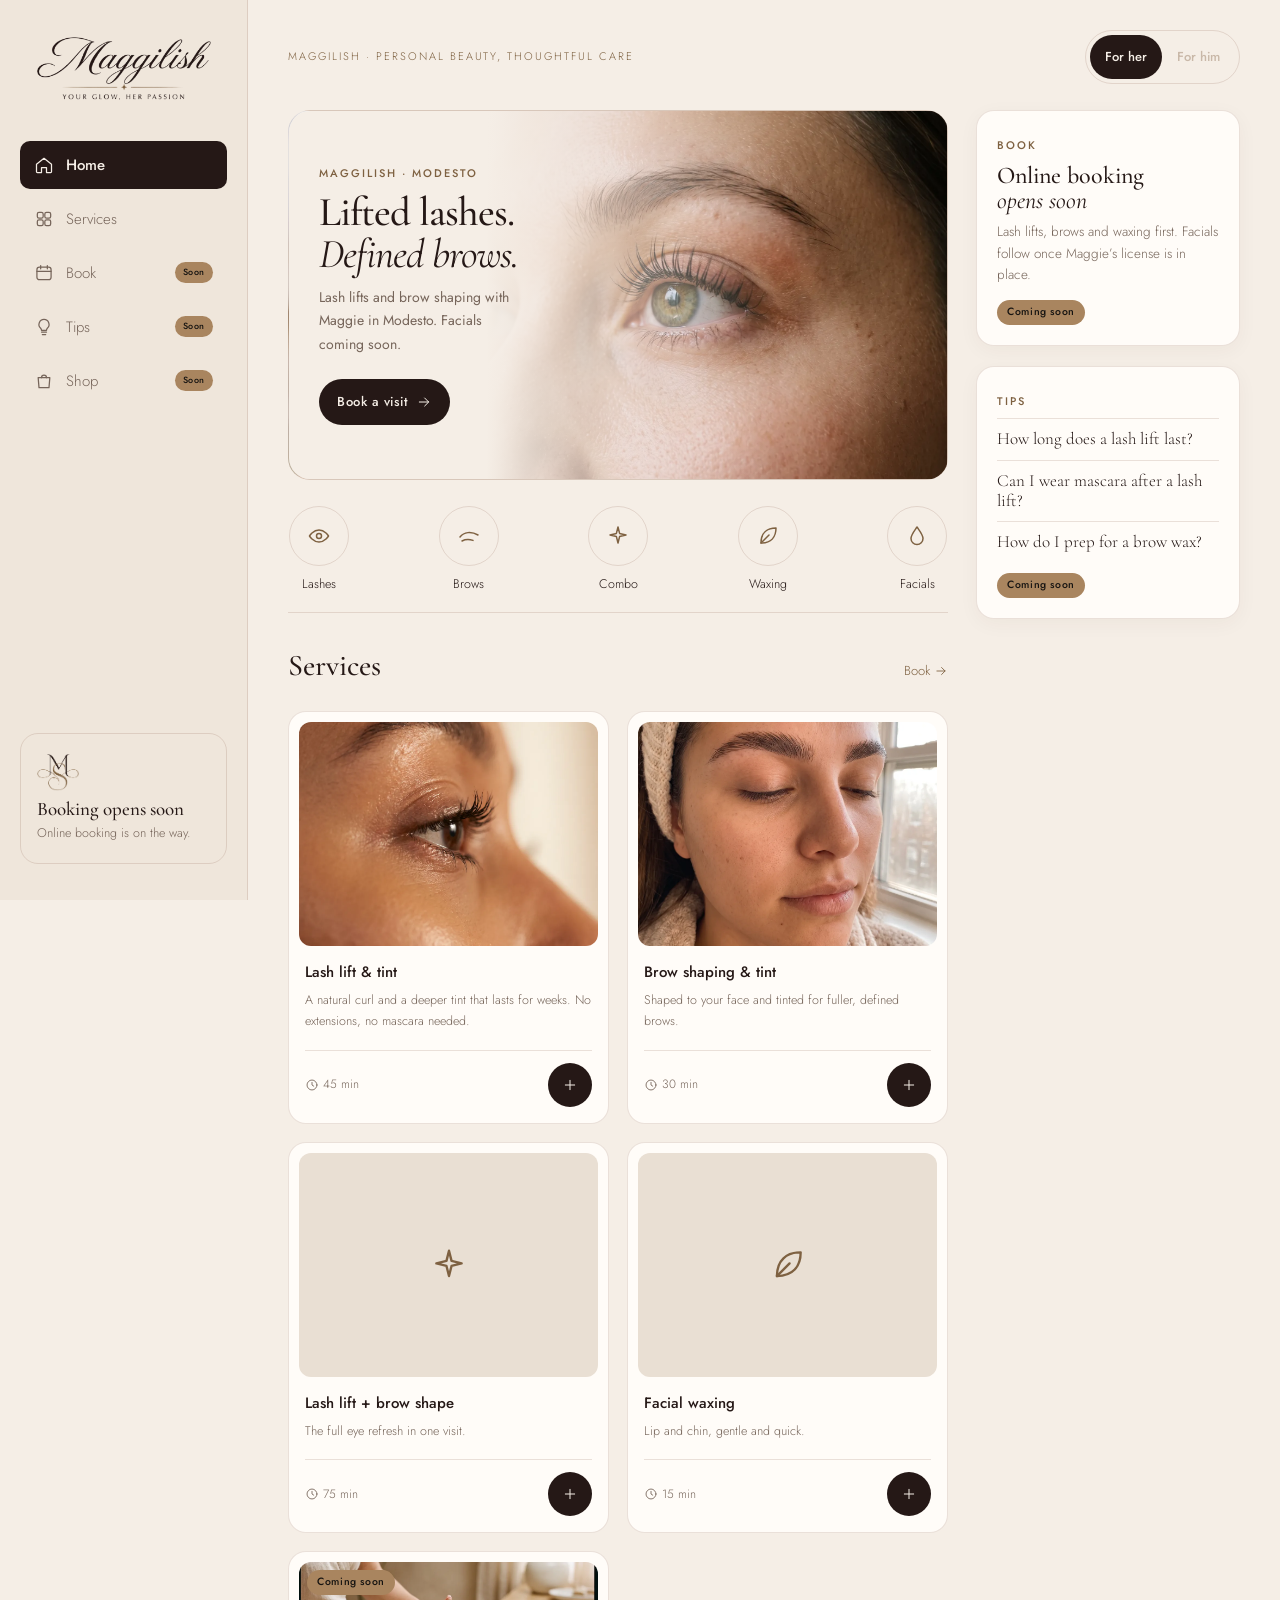
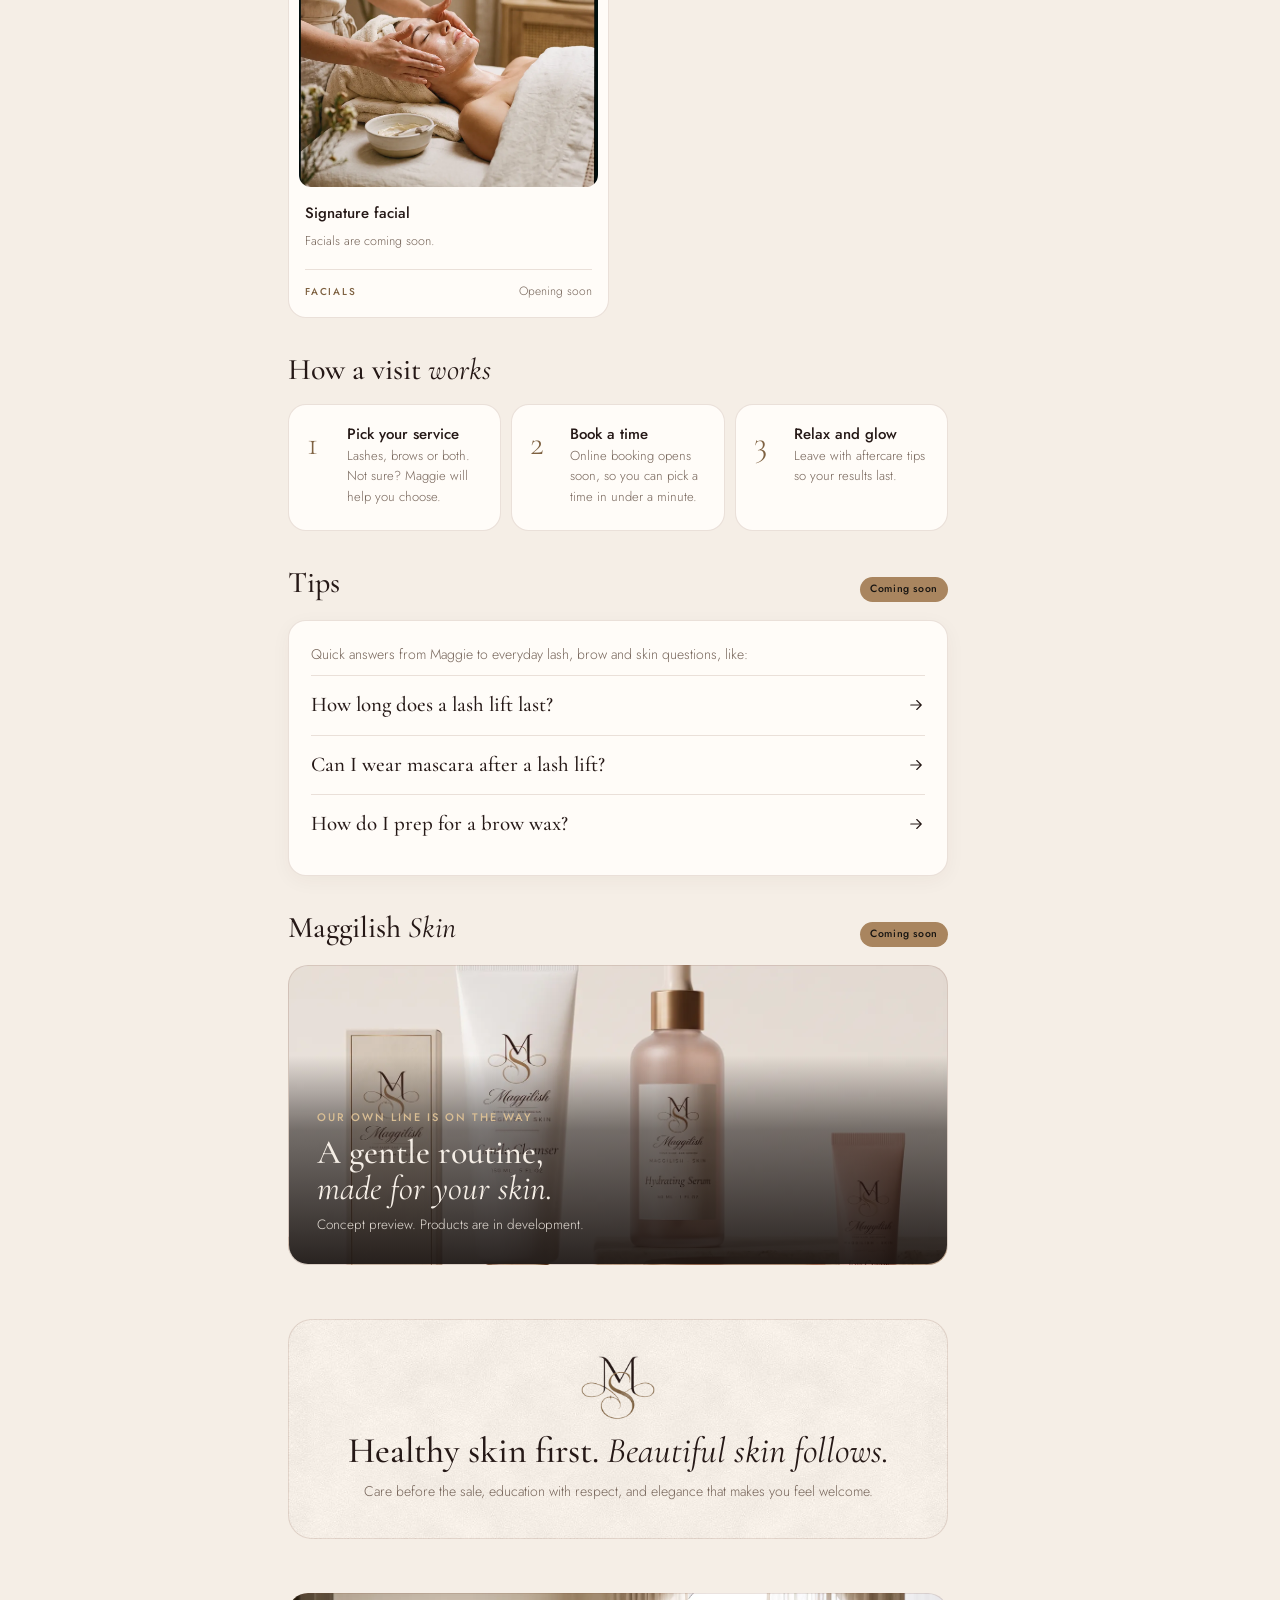
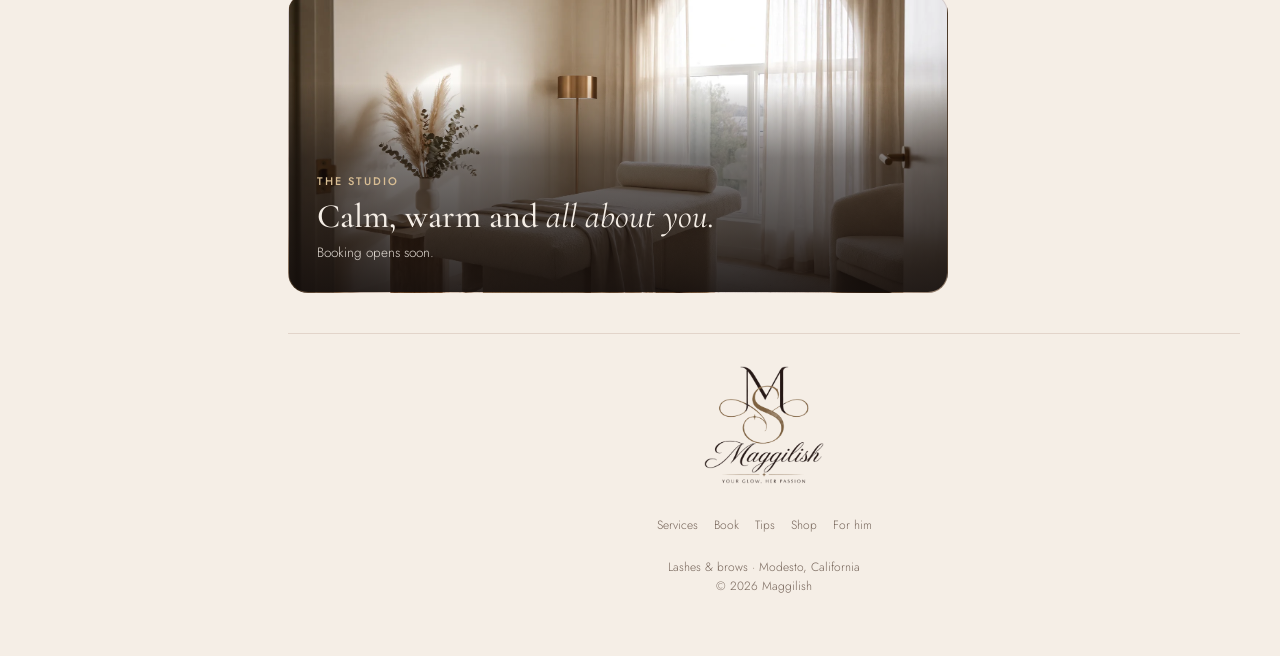
==== index.html @ 908e567c "Version style and script URLs so browsers load the final refresh" ====
<!doctype html>
<html lang="en" data-side="her">
<head>
<meta charset="utf-8">
<meta name="viewport" content="width=device-width,initial-scale=1,viewport-fit=cover">
<title>Maggilish · Lash lifts &amp; brows in Modesto</title>
<meta name="description" content="Lash lifts, lash tints and brow shaping with Maggie in Modesto, California. Facials coming soon.">
<link rel="canonical" href="https://maggilish.com/">
<meta name="theme-color" content="#F5EEE6">
<meta property="og:type" content="website"><meta property="og:title" content="Maggilish · Lash lifts &amp; brows in Modesto"><meta property="og:description" content="Lash lifts, lash tints and brow shaping with Maggie in Modesto, California. Facials coming soon.">
<meta property="og:url" content="https://maggilish.com/"><meta property="og:image" content="https://maggilish.com/assets/img/og.jpg">
<link rel="icon" href="/assets/brand/favicon-64.png" sizes="64x64">
<link rel="apple-touch-icon" href="/assets/brand/apple-touch-icon.png">
<link rel="manifest" href="/manifest.webmanifest">
<meta name="apple-mobile-web-app-capable" content="yes"><meta name="apple-mobile-web-app-title" content="Maggilish">
<link rel="preconnect" href="https://fonts.googleapis.com"><link rel="preconnect" href="https://fonts.gstatic.com" crossorigin>
<link href="https://fonts.googleapis.com/css2?family=Cormorant+Garamond:ital,wght@0,300;0,400;0,500;1,300;1,400;1,500&family=Jost:wght@300;400;500;600&display=swap" rel="stylesheet">
<link rel="stylesheet" href="/assets/site.css?v=20261029.2">
<script>(function(){try{var s=localStorage.getItem('maggilish-side');var f=document.documentElement.getAttribute('data-force');if(!f&&s)document.documentElement.setAttribute('data-side',s);}catch(e){}})();</script>
</head>
<body>
<a class="skip" href="#main">Skip to content</a>
<div class="app">
<aside class="side" aria-label="Main menu">
<a class="logo" href="/"><img class="for-her" src="/assets/brand/script-light.webp" alt="Maggilish" width="200" height="74"><img class="for-his" src="/assets/brand/script-dark.webp" alt="Maggilish" width="200" height="74"></a>
<nav><a href="/" aria-current=page><svg class="ico" viewBox="0 0 24 24" aria-hidden="true" style="width:20px;height:20px"><path d="M3 11 12 4l9 7v9a1 1 0 0 1-1 1h-5v-6h-6v6H4a1 1 0 0 1-1-1z"/></svg>Home</a><a href="/#services"><svg class="ico" viewBox="0 0 24 24" aria-hidden="true" style="width:20px;height:20px"><rect x="4" y="4" width="7" height="7" rx="2"/><rect x="13" y="4" width="7" height="7" rx="2"/><rect x="4" y="13" width="7" height="7" rx="2"/><rect x="13" y="13" width="7" height="7" rx="2"/></svg>Services</a><a href="/book/"><svg class="ico" viewBox="0 0 24 24" aria-hidden="true" style="width:20px;height:20px"><rect x="3.5" y="5" width="17" height="15" rx="3"/><path d="M8 3v4M16 3v4M3.5 10h17"/></svg>Book<span class=soon>Soon</span></a><a href="/tips/"><svg class="ico" viewBox="0 0 24 24" aria-hidden="true" style="width:20px;height:20px"><path d="M9 18h6M10 21h4M12 3a6 6 0 0 0-4 10.5c.8.8 1 1.5 1 2.5h6c0-1 .2-1.7 1-2.5A6 6 0 0 0 12 3z"/></svg>Tips<span class=soon>Soon</span></a><a href="/shop/"><svg class="ico" viewBox="0 0 24 24" aria-hidden="true" style="width:20px;height:20px"><path d="M5 8h14l-1 12H6z"/><path d="M9 8a3 3 0 0 1 6 0"/></svg>Shop<span class=soon>Soon</span></a></nav>
<div class="card help for-her"><img src="/assets/brand/emblem-light.webp" alt="" width="42" height="37"><h3>Booking opens soon</h3><p class="mute">Online booking is on the way.</p></div><div class="card help for-his"><img src="/assets/brand/emblem-dark.webp" alt="" width="42" height="37"><h3>Booking opens soon</h3><p class="mute">Online booking is on the way.</p></div>
</aside>
<div class="content">
<header class="top">
<a class="logo" href="/" aria-label="Maggilish home"><img class="for-her" src="/assets/brand/script-light.webp" alt="Maggilish" width="103" height="38"><img class="for-his" src="/assets/brand/script-dark.webp" alt="Maggilish" width="103" height="38"></a>
<div class="hello rail-hide">Maggilish · Personal beauty, thoughtful care</div>
<div class="actions"><div class="toggle" role="group" aria-label="Show services for"><button type="button" data-side="her" aria-pressed="true">For her</button><button type="button" data-side="his" aria-pressed="false">For him</button></div></div>
</header>
<main id="main"><div class="greet"><p class="mute for-her" style="font-size:13px">Hello, welcome in</p><p class="mute for-his" style="font-size:13px">Welcome in</p><h1>What can I do for you?</h1></div>
<div class="home-grid"><div><div class="for-her">
<section class="hero" style="background-image:url(/assets/img/her-hero.webp)" aria-label="Welcome">
<div class="in"><span class="lab">Maggilish · Modesto</span><h2 style="margin-top:8px">Lifted lashes.<br><em>Defined brows.</em></h2><p class="mute">Lash lifts and brow shaping with Maggie in Modesto. Facials coming soon.</p>
<a class="btn" href="/book/">Book a visit <svg class="ico" viewBox="0 0 24 24" aria-hidden="true" style="width:16px;height:16px"><path d="M5 12h14M13 6l6 6-6 6"/></svg></a></div></section>
<nav class="cats" aria-label="Service categories"><a href="#services"><span class="c"><svg class="ico" viewBox="0 0 24 24" aria-hidden="true" style="width:24px;height:24px"><path d="M2.5 12S6 6 12 6s9.5 6 9.5 6-3.5 6-9.5 6-9.5-6-9.5-6z"/><circle cx="12" cy="12" r="2.5"/></svg></span>Lashes</a><a href="#services"><span class="c"><svg class="ico" viewBox="0 0 24 24" aria-hidden="true" style="width:24px;height:24px"><path d="M3 13c4-5 11-6 18-2"/><path d="M5 17c3-1.5 7-1.8 11-.6"/></svg></span>Brows</a><a href="#services"><span class="c"><svg class="ico" viewBox="0 0 24 24" aria-hidden="true" style="width:24px;height:24px"><path d="M12 3l1.6 6.4L20 11l-6.4 1.6L12 19l-1.6-6.4L4 11l6.4-1.6z"/></svg></span>Combo</a><a href="#services"><span class="c"><svg class="ico" viewBox="0 0 24 24" aria-hidden="true" style="width:24px;height:24px"><path d="M5 19C5 9 11 4 20 4c0 9-5 15-15 15z"/><path d="M5 19l8-8"/></svg></span>Waxing</a><a href="#services"><span class="c"><svg class="ico" viewBox="0 0 24 24" aria-hidden="true" style="width:24px;height:24px"><path d="M12 3C8.5 8 6 11 6 14.5a6 6 0 0 0 12 0C18 11 15.5 8 12 3z"/></svg></span>Facials</a></nav>
<div class="sec-h" id="services"><h2>Services</h2><a href="/book/">Book <svg class="ico" viewBox="0 0 24 24" aria-hidden="true" style="width:14px;height:14px"><path d="M5 12h14M13 6l6 6-6 6"/></svg></a></div>
<div class="svc-grid"><article class="card svc"><div class="ph" style="background-image:url(/assets/img/her-lashlift.webp)" role="img" aria-label="Lash lift &amp; tint"></div><div class="body"><h3>Lash lift &amp; tint</h3><p class="mute">A natural curl and a deeper tint that lasts for weeks. No extensions, no mascara needed.</p><div class="meta"><span class="t"><svg class="ico" viewBox="0 0 24 24" aria-hidden="true" style="width:14px;height:14px"><circle cx="12" cy="12" r="8.5"/><path d="M12 7.5V12l3 2"/></svg>45 min</span><a class="plus" href="/book/" aria-label="Book Lash lift &amp; tint"><svg class="ico" viewBox="0 0 24 24" aria-hidden="true" style="width:16px;height:16px"><path d="M12 5v14M5 12h14"/></svg></a></div></div></article><article class="card svc"><div class="ph" style="background-image:url(/assets/img/her-brows.webp)" role="img" aria-label="Brow shaping &amp; tint"></div><div class="body"><h3>Brow shaping &amp; tint</h3><p class="mute">Shaped to your face and tinted for fuller, defined brows.</p><div class="meta"><span class="t"><svg class="ico" viewBox="0 0 24 24" aria-hidden="true" style="width:14px;height:14px"><circle cx="12" cy="12" r="8.5"/><path d="M12 7.5V12l3 2"/></svg>30 min</span><a class="plus" href="/book/" aria-label="Book Brow shaping &amp; tint"><svg class="ico" viewBox="0 0 24 24" aria-hidden="true" style="width:16px;height:16px"><path d="M12 5v14M5 12h14"/></svg></a></div></div></article><article class="card svc"><div class="ph"><svg class="ico" viewBox="0 0 24 24" aria-hidden="true" style="width:38px;height:38px"><path d="M12 3l1.6 6.4L20 11l-6.4 1.6L12 19l-1.6-6.4L4 11l6.4-1.6z"/></svg></div><div class="body"><h3>Lash lift + brow shape</h3><p class="mute">The full eye refresh in one visit.</p><div class="meta"><span class="t"><svg class="ico" viewBox="0 0 24 24" aria-hidden="true" style="width:14px;height:14px"><circle cx="12" cy="12" r="8.5"/><path d="M12 7.5V12l3 2"/></svg>75 min</span><a class="plus" href="/book/" aria-label="Book Lash lift + brow shape"><svg class="ico" viewBox="0 0 24 24" aria-hidden="true" style="width:16px;height:16px"><path d="M12 5v14M5 12h14"/></svg></a></div></div></article><article class="card svc"><div class="ph"><svg class="ico" viewBox="0 0 24 24" aria-hidden="true" style="width:38px;height:38px"><path d="M5 19C5 9 11 4 20 4c0 9-5 15-15 15z"/><path d="M5 19l8-8"/></svg></div><div class="body"><h3>Facial waxing</h3><p class="mute">Lip and chin, gentle and quick.</p><div class="meta"><span class="t"><svg class="ico" viewBox="0 0 24 24" aria-hidden="true" style="width:14px;height:14px"><circle cx="12" cy="12" r="8.5"/><path d="M12 7.5V12l3 2"/></svg>15 min</span><a class="plus" href="/book/" aria-label="Book Facial waxing"><svg class="ico" viewBox="0 0 24 24" aria-hidden="true" style="width:16px;height:16px"><path d="M12 5v14M5 12h14"/></svg></a></div></div></article><article class="card svc"><div class="ph" style="background-image:url(/assets/img/facial.webp)" role="img" aria-label="Signature facial"></div><span class="soon">Coming soon</span><div class="body"><h3>Signature facial</h3><p class="mute">Facials are coming soon.</p><div class="meta"><span class="lab" style="font-size:10px">Facials</span><span class="t">Opening soon</span></div></div></article></div>
<div class="sec-h"><h2>How a visit <em>works</em></h2></div>
<div class="steps">
<div class="card step"><span class="n">1</span><div><h3>Pick your service</h3><p class="mute">Lashes, brows or both. Not sure? Maggie will help you choose.</p></div></div>
<div class="card step"><span class="n">2</span><div><h3>Book a time</h3><p class="mute">Online booking opens soon, so you can pick a time in under a minute.</p></div></div>
<div class="card step"><span class="n">3</span><div><h3>Relax and glow</h3><p class="mute">Leave with aftercare tips so your results last.</p></div></div>
</div>
<div class="sec-h"><h2>Tips</h2><span class="soon">Coming soon</span></div>
<div class="card tips-teaser"><p class="mute" style="font-size:14px">Quick answers from Maggie to everyday lash, brow and skin questions, like:</p><ul><li><span class="q">How long does a lash lift last?</span><svg class="ico" viewBox="0 0 24 24" aria-hidden="true" style="width:18px;height:18px"><path d="M5 12h14M13 6l6 6-6 6"/></svg></li><li><span class="q">Can I wear mascara after a lash lift?</span><svg class="ico" viewBox="0 0 24 24" aria-hidden="true" style="width:18px;height:18px"><path d="M5 12h14M13 6l6 6-6 6"/></svg></li><li><span class="q">How do I prep for a brow wax?</span><svg class="ico" viewBox="0 0 24 24" aria-hidden="true" style="width:18px;height:18px"><path d="M5 12h14M13 6l6 6-6 6"/></svg></li></ul></div>
<div class="sec-h"><h2>Maggilish <em>Skin</em></h2><span class="soon">Coming soon</span></div>
<a class="feature" href="/shop/" style="background-image:url(/assets/img/product-her-group.webp);background-position:center 40%">
<div class="in"><span class="lab">Our own line is on the way</span><h2>A gentle routine,<br><em>made for your skin.</em></h2><p>Concept preview. Products are in development.</p></div></a>
<div class="sec-h"></div>
<section class="promise"><img src="/assets/brand/emblem-light.webp" alt="" width="74" height="64" loading="lazy">
<h2>Healthy skin first. <em>Beautiful skin follows.</em></h2>
<p class="mute">Care before the sale, education with respect, and elegance that makes you feel welcome.</p></section>
<div class="sec-h"></div>
<a class="feature" href="/book/" style="background-image:url(/assets/img/studio.webp)"><div class="in"><span class="lab">The studio</span><h2>Calm, warm and <em>all about you.</em></h2><p>Booking opens soon.</p></div></a>
</div><div class="for-his">
<section class="hero" style="background-image:url(/assets/img/his-hero.webp)" aria-label="Welcome">
<div class="in"><span class="lab">Maggilish · Modesto</span><h2 style="margin-top:8px">Clean brows.<br><em>No guesswork.</em></h2><p class="mute">Brow clean-ups, tints and waxing, explained plainly. Men&#8217;s facials coming soon.</p>
<a class="btn" href="/book/">Book a visit <svg class="ico" viewBox="0 0 24 24" aria-hidden="true" style="width:16px;height:16px"><path d="M5 12h14M13 6l6 6-6 6"/></svg></a></div></section>
<nav class="cats" aria-label="Service categories"><a href="#services"><span class="c"><svg class="ico" viewBox="0 0 24 24" aria-hidden="true" style="width:24px;height:24px"><path d="M3 13c4-5 11-6 18-2"/><path d="M5 17c3-1.5 7-1.8 11-.6"/></svg></span>Brows</a><a href="#services"><span class="c"><svg class="ico" viewBox="0 0 24 24" aria-hidden="true" style="width:24px;height:24px"><path d="M12 3l1.6 6.4L20 11l-6.4 1.6L12 19l-1.6-6.4L4 11l6.4-1.6z"/></svg></span>Tint</a><a href="#services"><span class="c"><svg class="ico" viewBox="0 0 24 24" aria-hidden="true" style="width:24px;height:24px"><path d="M2.5 12S6 6 12 6s9.5 6 9.5 6-3.5 6-9.5 6-9.5-6-9.5-6z"/><circle cx="12" cy="12" r="2.5"/></svg></span>Lashes</a><a href="#services"><span class="c"><svg class="ico" viewBox="0 0 24 24" aria-hidden="true" style="width:24px;height:24px"><path d="M5 19C5 9 11 4 20 4c0 9-5 15-15 15z"/><path d="M5 19l8-8"/></svg></span>Waxing</a><a href="#services"><span class="c"><svg class="ico" viewBox="0 0 24 24" aria-hidden="true" style="width:24px;height:24px"><circle cx="12" cy="12" r="8.5"/><path d="M9 10h.01M15 10h.01M9 15c1.7 1.3 4.3 1.3 6 0"/></svg></span>Facials</a></nav>
<div class="sec-h" id="services"><h2>Services</h2><a href="/book/">Book <svg class="ico" viewBox="0 0 24 24" aria-hidden="true" style="width:14px;height:14px"><path d="M5 12h14M13 6l6 6-6 6"/></svg></a></div>
<div class="svc-grid"><article class="card svc"><div class="ph" style="background-image:url(/assets/img/his-brows.webp)" role="img" aria-label="Brow clean-up"></div><div class="body"><h3>Brow clean-up</h3><p class="mute">Tidy and natural, never over-shaped.</p><div class="meta"><span class="t"><svg class="ico" viewBox="0 0 24 24" aria-hidden="true" style="width:14px;height:14px"><circle cx="12" cy="12" r="8.5"/><path d="M12 7.5V12l3 2"/></svg>15 min</span><a class="plus" href="/book/" aria-label="Book Brow clean-up"><svg class="ico" viewBox="0 0 24 24" aria-hidden="true" style="width:16px;height:16px"><path d="M12 5v14M5 12h14"/></svg></a></div></div></article><article class="card svc"><div class="ph"><svg class="ico" viewBox="0 0 24 24" aria-hidden="true" style="width:38px;height:38px"><path d="M12 3l1.6 6.4L20 11l-6.4 1.6L12 19l-1.6-6.4L4 11l6.4-1.6z"/></svg></div><div class="body"><h3>Brow tint</h3><p class="mute">Fills in sparse or light brows without looking done.</p><div class="meta"><span class="t"><svg class="ico" viewBox="0 0 24 24" aria-hidden="true" style="width:14px;height:14px"><circle cx="12" cy="12" r="8.5"/><path d="M12 7.5V12l3 2"/></svg>15 min</span><a class="plus" href="/book/" aria-label="Book Brow tint"><svg class="ico" viewBox="0 0 24 24" aria-hidden="true" style="width:16px;height:16px"><path d="M12 5v14M5 12h14"/></svg></a></div></div></article><article class="card svc"><div class="ph"><svg class="ico" viewBox="0 0 24 24" aria-hidden="true" style="width:38px;height:38px"><path d="M2.5 12S6 6 12 6s9.5 6 9.5 6-3.5 6-9.5 6-9.5-6-9.5-6z"/><circle cx="12" cy="12" r="2.5"/></svg></div><div class="body"><h3>Lash tint</h3><p class="mute">Darker lashes, no mascara, nobody can tell.</p><div class="meta"><span class="t"><svg class="ico" viewBox="0 0 24 24" aria-hidden="true" style="width:14px;height:14px"><circle cx="12" cy="12" r="8.5"/><path d="M12 7.5V12l3 2"/></svg>20 min</span><a class="plus" href="/book/" aria-label="Book Lash tint"><svg class="ico" viewBox="0 0 24 24" aria-hidden="true" style="width:16px;height:16px"><path d="M12 5v14M5 12h14"/></svg></a></div></div></article><article class="card svc"><div class="ph"><svg class="ico" viewBox="0 0 24 24" aria-hidden="true" style="width:38px;height:38px"><path d="M5 19C5 9 11 4 20 4c0 9-5 15-15 15z"/><path d="M5 19l8-8"/></svg></div><div class="body"><h3>Facial waxing</h3><p class="mute">Brow, ear and nose, quick and clean.</p><div class="meta"><span class="t"><svg class="ico" viewBox="0 0 24 24" aria-hidden="true" style="width:14px;height:14px"><circle cx="12" cy="12" r="8.5"/><path d="M12 7.5V12l3 2"/></svg>15 min</span><a class="plus" href="/book/" aria-label="Book Facial waxing"><svg class="ico" viewBox="0 0 24 24" aria-hidden="true" style="width:16px;height:16px"><path d="M12 5v14M5 12h14"/></svg></a></div></div></article><article class="card svc"><div class="ph" style="background-image:url(/assets/img/his-studio.webp)" role="img" aria-label="Men&#8217;s facial"></div><span class="soon">Coming soon</span><div class="body"><h3>Men&#8217;s facial</h3><p class="mute">Men&#8217;s facials are coming soon.</p><div class="meta"><span class="lab" style="font-size:10px">Facials</span><span class="t">Opening soon</span></div></div></article></div>
<div class="sec-h"><h2>How a visit <em>works</em></h2></div>
<div class="steps">
<div class="card step"><span class="n">1</span><div><h3>Pick your service</h3><p class="mute">Brows, tint or waxing. Not sure? Maggie will tell you straight.</p></div></div>
<div class="card step"><span class="n">2</span><div><h3>Book a time</h3><p class="mute">Online booking opens soon, so you can pick a time in under a minute.</p></div></div>
<div class="card step"><span class="n">3</span><div><h3>In and out</h3><p class="mute">Quick, clean and natural. Nobody will know; they will just notice.</p></div></div>
</div>
<div class="sec-h"><h2>Tips</h2><span class="soon">Coming soon</span></div>
<div class="card tips-teaser"><p class="mute" style="font-size:14px">Quick answers from Maggie to everyday brow and skin questions, like:</p><ul><li><span class="q">How do I clean up my brows without overdoing it?</span><svg class="ico" viewBox="0 0 24 24" aria-hidden="true" style="width:18px;height:18px"><path d="M5 12h14M13 6l6 6-6 6"/></svg></li><li><span class="q">How do I stop razor bumps?</span><svg class="ico" viewBox="0 0 24 24" aria-hidden="true" style="width:18px;height:18px"><path d="M5 12h14M13 6l6 6-6 6"/></svg></li><li><span class="q">Will a lash tint look obvious?</span><svg class="ico" viewBox="0 0 24 24" aria-hidden="true" style="width:18px;height:18px"><path d="M5 12h14M13 6l6 6-6 6"/></svg></li></ul></div>
<div class="sec-h"><h2>Maggilish <em>Men</em></h2><span class="soon">Coming soon</span></div>
<a class="feature" href="/shop/" style="background-image:url(/assets/img/product-his-group.webp);background-position:center 40%">
<div class="in"><span class="lab">Our own line is on the way</span><h2>A five-minute routine,<br><em>made for men.</em></h2><p>Concept preview. Products are in development.</p></div></a>
<div class="sec-h"></div>
<section class="promise"><img src="/assets/brand/emblem-dark.webp" alt="" width="74" height="64" loading="lazy">
<h2>Healthy skin first. <em>Beautiful skin follows.</em></h2>
<p class="mute">Care before the sale, education with respect, and elegance that makes you feel welcome, for him too.</p></section>
<div class="sec-h"></div>
<a class="feature" href="/book/" style="background-image:url(/assets/img/his-studio.webp)"><div class="in"><span class="lab">The studio</span><h2>Quiet, clean and <em>no fuss.</em></h2><p>Booking opens soon.</p></div></a>
</div></div><aside class="rail rail-only" aria-label="Quick info">
<div class="card" style="padding:20px"><span class="lab">Book</span><h3 style="font-size:24px;margin-top:6px">Online booking <em>opens soon</em></h3>
<p class="mute" style="font-size:13.5px;margin-top:8px">Lash lifts, brows and waxing first. Facials follow once Maggie&#8217;s license is in place.</p>
<div style="display:grid;gap:8px;margin-top:14px"><span class="soon" style="justify-self:start">Coming soon</span></div></div>
<div class="card" style="padding:20px"><span class="lab">Tips</span>
<ul style="list-style:none;margin-top:6px"><li class="for-her" style="padding:10px 0;border-top:1px solid var(--line);font-family:var(--serif);font-size:17px;line-height:1.2">How long does a lash lift last?</li><li class="for-her" style="padding:10px 0;border-top:1px solid var(--line);font-family:var(--serif);font-size:17px;line-height:1.2">Can I wear mascara after a lash lift?</li><li class="for-her" style="padding:10px 0;border-top:1px solid var(--line);font-family:var(--serif);font-size:17px;line-height:1.2">How do I prep for a brow wax?</li><li class="for-his" style="padding:10px 0;border-top:1px solid var(--line);font-family:var(--serif);font-size:17px;line-height:1.2">How do I clean up my brows without overdoing it?</li><li class="for-his" style="padding:10px 0;border-top:1px solid var(--line);font-family:var(--serif);font-size:17px;line-height:1.2">How do I stop razor bumps?</li><li class="for-his" style="padding:10px 0;border-top:1px solid var(--line);font-family:var(--serif);font-size:17px;line-height:1.2">Will a lash tint look obvious?</li></ul>
<span class="soon" style="margin-top:10px">Coming soon</span></div>
</aside></div>
<footer class="foot">
<img class="for-her" src="/assets/brand/logo-light.webp" alt="Maggilish, your glow, her passion" width="120" height="118">
<img class="for-his" src="/assets/brand/logo-dark.webp" alt="Maggilish, your glow, her passion" width="120" height="118">
<nav aria-label="Footer"><a href="/#services">Services</a><a href="/book/">Book</a><a href="/tips/">Tips</a><a href="/shop/">Shop</a><a href="/men/">For him</a></nav>
<p>Lashes &amp; brows · Modesto, California</p><p>&#169; 2026 Maggilish</p>
</footer>
</main>
</div>
</div>
<nav class="tabbar" aria-label="Main menu"><a href="/" aria-current="page"><svg class="ico" viewBox="0 0 24 24" aria-hidden="true" style="width:23px;height:23px"><path d="M3 11 12 4l9 7v9a1 1 0 0 1-1 1h-5v-6h-6v6H4a1 1 0 0 1-1-1z"/></svg>Home</a><a href="/#services"><svg class="ico" viewBox="0 0 24 24" aria-hidden="true" style="width:23px;height:23px"><rect x="4" y="4" width="7" height="7" rx="2"/><rect x="13" y="4" width="7" height="7" rx="2"/><rect x="4" y="13" width="7" height="7" rx="2"/><rect x="13" y="13" width="7" height="7" rx="2"/></svg>Services</a><a class="book" href="/book/"><span class="b"><svg class="ico" viewBox="0 0 24 24" aria-hidden="true" style="width:24px;height:24px"><rect x="3.5" y="5" width="17" height="15" rx="3"/><path d="M8 3v4M16 3v4M3.5 10h17"/></svg></span>Book</a><a href="/tips/"><svg class="ico" viewBox="0 0 24 24" aria-hidden="true" style="width:23px;height:23px"><path d="M9 18h6M10 21h4M12 3a6 6 0 0 0-4 10.5c.8.8 1 1.5 1 2.5h6c0-1 .2-1.7 1-2.5A6 6 0 0 0 12 3z"/></svg>Tips</a><a href="/shop/"><svg class="ico" viewBox="0 0 24 24" aria-hidden="true" style="width:23px;height:23px"><path d="M5 8h14l-1 12H6z"/><path d="M9 8a3 3 0 0 1 6 0"/></svg>Shop</a></nav>
<script src="/assets/site.js?v=20261029.2" defer></script>
</body>
</html>
---- assets/site.css ----
/* Maggilish — app-style site. Her (light) and His (dark) themes share one layout. */
:root{
  --porcelain:#F5EEE6; --pearl:#EBDCC8; --oatmeal:#DCD2C4; --bare:#DDA497; --cashmere:#C9B8A8;
  --caramel:#A9855F; --deep-caramel:#7E6141; --sandstone:#A39A8D; --suede:#635549; --tobacco:#4B3621;
  --espresso:#251816; --slate:#3D3C41; --noir:#151311;
  --serif:"Cormorant Garamond",Georgia,serif; --sans:"Jost",system-ui,-apple-system,sans-serif;
  --radius:20px; --tab-h:72px; --side-w:248px;
}
[data-side="her"]{
  --bg:#F5EEE6; --bg2:#EFE6DB; --card:#FFFCF8; --ink:#251816; --mute:#76655A; --acc:#7E6141; --metal:#A9855F;
  --chip:#E9DFD3; --btn:#251816; --btn-ink:#F5EEE6; --line:rgba(125,77,57,.16);
  --shadow:0 10px 28px rgba(80,50,30,.10); --tex:url(tex/porcelain.jpg);
  --scrim:linear-gradient(90deg,#F5EEE6 30%,rgba(245,238,230,.0) 74%);
  color-scheme:light;
}
[data-side="his"]{
  --bg:#151311; --bg2:#1C1917; --card:#221E1B; --ink:#F2EAE0; --mute:#AFA398; --acc:#C6A06E; --metal:#A9855F;
  --chip:#2C2825; --btn:#A9855F; --btn-ink:#151311; --line:rgba(169,133,95,.22);
  --shadow:0 10px 28px rgba(0,0,0,.35); --tex:url(tex/noir.jpg);
  --scrim:linear-gradient(90deg,#151311 32%,rgba(21,19,17,0) 76%);
  color-scheme:dark;
}
*{box-sizing:border-box;margin:0;padding:0}
html{-webkit-text-size-adjust:100%;scroll-behavior:smooth;scroll-padding-top:20px}
body{font-family:var(--sans);font-weight:300;font-size:16px;line-height:1.5;background:var(--bg);color:var(--ink);-webkit-font-smoothing:antialiased;transition:background .35s,color .35s;min-height:100vh}
img{display:block;max-width:100%}
a{color:inherit;text-decoration:none}
button{font:inherit;color:inherit;background:none;border:0;cursor:pointer}
:focus-visible{outline:2px solid var(--metal);outline-offset:3px;border-radius:8px}
.skip{position:absolute;left:-999px;top:8px;background:var(--btn);color:var(--btn-ink);padding:10px 16px;border-radius:999px;z-index:50}
.skip:focus{left:12px}
[data-side="her"] .for-his,[data-side="his"] .for-her{display:none!important}
.serif{font-family:var(--serif)}
.mute{color:var(--mute)}
.lab{font-size:11px;letter-spacing:.22em;text-transform:uppercase;color:var(--acc);font-weight:500}
.ico{width:22px;height:22px;stroke:currentColor;fill:none;stroke-width:1.5;stroke-linecap:round;stroke-linejoin:round;flex:none}
.card{background:var(--card);border-radius:var(--radius);box-shadow:var(--shadow)}
.btn{display:inline-flex;align-items:center;justify-content:center;gap:8px;background:var(--btn);color:var(--btn-ink);border-radius:999px;padding:13px 22px;font-size:14px;font-weight:500;letter-spacing:.02em;min-height:44px;transition:transform .15s,opacity .15s}
.btn:hover{transform:translateY(-1px)}
.btn.ghost{background:transparent;color:var(--ink);box-shadow:inset 0 0 0 1px var(--line)}
.btn.metal{background:var(--metal);color:#151311}
.chip{display:inline-flex;align-items:center;gap:6px;background:var(--chip);border-radius:999px;padding:7px 13px;font-size:12.5px;white-space:nowrap}
.soon{display:inline-flex;align-items:center;font-size:10.5px;font-weight:500;letter-spacing:.06em;background:var(--metal);color:#151311;padding:4px 10px;border-radius:999px;white-space:nowrap}
h1,h2,h3{font-family:var(--serif);font-weight:500;line-height:1.05}
h1 em,h2 em,h3 em{font-style:italic;font-weight:400}

/* ---------- shell ---------- */
.app{min-height:100vh;padding-bottom:calc(var(--tab-h) + 34px + env(safe-area-inset-bottom))}
.side{display:none}
.top{display:flex;justify-content:space-between;align-items:center;padding:18px 20px 10px;gap:12px}
.top .logo img{height:38px;width:auto}
.top .actions{display:flex;gap:10px;align-items:center}
.round{width:44px;height:44px;border-radius:14px;background:var(--card);display:flex;align-items:center;justify-content:center;box-shadow:var(--shadow)}
.round img{width:30px}
.toggle{display:inline-flex;background:var(--chip);border-radius:999px;padding:3px;font-size:13px;font-weight:500}
.toggle button{padding:8px 16px;border-radius:999px;color:var(--mute);min-height:38px;transition:background .25s,color .25s}
.toggle button[aria-pressed="true"]{background:var(--btn);color:var(--btn-ink)}
main{padding:0 20px}
.wrap{max-width:1180px;margin:0 auto}

/* bottom tab bar (phone + tablet) */
.tabbar{position:fixed;left:12px;right:12px;bottom:calc(12px + env(safe-area-inset-bottom));height:var(--tab-h);border-radius:24px;background:var(--card);box-shadow:0 -2px 30px rgba(0,0,0,.16);display:grid;grid-template-columns:repeat(5,1fr);align-items:center;justify-items:center;padding:0 6px;z-index:40;max-width:560px;margin:0 auto}
.tabbar a{display:flex;flex-direction:column;align-items:center;gap:4px;font-size:11px;color:var(--mute);min-width:56px;padding:6px 0}
.tabbar a[aria-current="page"]{color:var(--acc);font-weight:600}
.tabbar .book{margin-top:-30px}
.tabbar .book span.b{width:58px;height:58px;border-radius:50%;background:var(--btn);color:var(--btn-ink);display:flex;align-items:center;justify-content:center;box-shadow:0 8px 18px rgba(0,0,0,.22)}
.tabbar .book[aria-current="page"]{color:var(--ink)}

/* ---------- home ---------- */
.greet{padding:4px 0 14px}
.greet h1{font-size:28px}
.hero{position:relative;border-radius:24px;overflow:hidden;min-height:250px;background:var(--chip) center/cover no-repeat;display:flex;align-items:stretch}
.hero::before{content:"";position:absolute;inset:0;background:var(--scrim)}
.hero .in{position:relative;padding:24px 22px;max-width:62%;display:flex;flex-direction:column;justify-content:center}
.hero h2{font-size:34px}
.hero p{font-size:13.5px;margin-top:10px}
.hero .btn{margin-top:16px;align-self:flex-start;padding:11px 18px;font-size:13px}
.cats{display:flex;justify-content:space-between;gap:8px;padding:22px 0 6px;overflow-x:auto;scrollbar-width:none}
.cats::-webkit-scrollbar{display:none}
.cats a{display:flex;flex-direction:column;align-items:center;gap:8px;min-width:62px;font-size:12.5px}
.cats .c{width:60px;height:60px;border-radius:50%;background:var(--chip);display:flex;align-items:center;justify-content:center;color:var(--acc)}
.sec-h{display:flex;justify-content:space-between;align-items:baseline;margin:30px 0 14px;gap:12px}
.sec-h h2{font-size:26px}
.sec-h a{font-size:13px;display:inline-flex;gap:4px;align-items:center}
.svc-grid{display:grid;grid-template-columns:1fr 1fr;gap:12px}
.svc{padding:10px;display:flex;flex-direction:column;position:relative}
.svc .ph{aspect-ratio:4/3;border-radius:14px;background:var(--chip) center/cover;display:flex;align-items:center;justify-content:center;color:var(--acc)}
.svc .ph .ico{width:38px;height:38px}
.svc .soon{position:absolute;left:18px;top:18px}
.svc .body{padding:12px 4px 4px;display:flex;flex-direction:column;flex:1}
.svc h3{font-family:var(--sans);font-size:15px;font-weight:500;line-height:1.3}
.svc p{font-size:12.5px;margin-top:4px;flex:1}
.svc .meta{display:flex;justify-content:space-between;align-items:center;margin-top:12px;gap:8px}
.svc .meta .t{font-size:12px;display:flex;gap:4px;align-items:center;color:var(--mute)}
.plus{width:34px;height:34px;border-radius:50%;background:var(--btn);color:var(--btn-ink);display:flex;align-items:center;justify-content:center;flex:none}
.wait{display:flex;align-items:center;gap:14px;padding:12px 14px;margin-top:14px}
.wait .th{width:56px;height:56px;border-radius:14px;background:var(--chip) center/cover;flex:none}
.wait .tx{flex:1;min-width:0}
.wait h3{font-family:var(--sans);font-size:14.5px;font-weight:500;margin-top:4px}
.wait a{font-size:12.5px;color:var(--acc);display:flex;gap:4px;align-items:center;white-space:nowrap}
.steps{display:grid;gap:10px}
.step{display:flex;gap:14px;padding:16px;align-items:flex-start}
.step .n{font-family:var(--serif);font-size:30px;line-height:1;color:var(--acc);width:26px;flex:none}
.step h3{font-family:var(--sans);font-size:15px;font-weight:500}
.step p{font-size:13px;margin-top:3px}
.feature{position:relative;border-radius:24px;overflow:hidden;min-height:300px;background:var(--chip) center/cover;display:flex;align-items:flex-end}
.feature::before{content:"";position:absolute;inset:0;background:linear-gradient(transparent 30%,rgba(20,14,12,.55) 55%,rgba(20,14,12,.9))}
.feature .in{position:relative;padding:22px;color:#F5EEE6;max-width:520px}
.feature .lab{color:#D9BE94}
.feature h2{font-size:30px;margin-top:6px}
.feature p{font-size:13.5px;margin-top:8px;opacity:.9}
.feature .btn{margin-top:14px}
.tips-teaser{padding:18px}
.tips-teaser ul{list-style:none;margin-top:10px}
.tips-teaser li{display:flex;justify-content:space-between;gap:12px;align-items:center;padding:12px 0;border-top:1px solid var(--line);font-size:14.5px}
.tips-teaser li .q{font-family:var(--serif);font-size:18px;font-weight:500;line-height:1.2}
.promise{padding:26px 22px;background:var(--tex) center/cover;border-radius:24px;text-align:center;box-shadow:var(--shadow)}
.promise img{width:74px;margin:0 auto}
.promise h2{font-size:30px;margin-top:12px}
.promise p{max-width:520px;margin:10px auto 0;font-size:14px}
.foot{padding:40px 0 20px;text-align:center;font-size:12px;color:var(--mute)}
.foot img{height:44px;width:auto;margin:0 auto 10px}
.foot nav{display:flex;gap:16px;justify-content:center;flex-wrap:wrap;margin:10px 0}

/* ---------- coming-soon pages ---------- */
.cs{padding-top:6px}
.cs-hero{border-radius:24px;overflow:hidden;position:relative;min-height:320px;background:var(--chip) center/cover;display:flex;align-items:flex-end}
.cs-hero::before{content:"";position:absolute;inset:0;background:linear-gradient(transparent 20%,rgba(20,14,12,.84))}
.cs-hero .in{position:relative;padding:24px;color:#F5EEE6;max-width:560px}
.cs-hero h1{font-size:38px;margin-top:10px}
.cs-hero p{font-size:14px;margin-top:8px;opacity:.9}
.cs-list{margin-top:18px;display:grid;gap:10px}
.cs-list .card{padding:16px 18px;display:flex;gap:14px;align-items:center}
.cs-list .card .c{width:46px;height:46px;border-radius:14px;background:var(--chip);color:var(--acc);display:flex;align-items:center;justify-content:center;flex:none}
.cs-list h3{font-family:var(--sans);font-size:15px;font-weight:500}
.cs-list p{font-size:13px}
.prod-grid{display:grid;grid-template-columns:1fr 1fr;gap:12px;margin-top:16px}
.prod{padding:8px;position:relative}
.prod .ph{aspect-ratio:1/1;border-radius:14px;background:var(--chip) center/cover}
.prod .soon{position:absolute;left:16px;top:16px}
.prod h3{font-family:var(--sans);font-size:14px;font-weight:500;padding:10px 4px 0}
.prod p{font-size:12px;padding:0 4px 6px}
.note{font-size:11.5px;margin-top:14px}

/* ---------- tablet ---------- */
@media (min-width:768px){
  main{padding:0 32px}
  .top{padding:22px 32px 12px}
  .hero{min-height:340px}
  .hero h2{font-size:46px}
  .hero .in{padding:40px;max-width:52%}
  .svc-grid{grid-template-columns:repeat(3,1fr);gap:16px}
  .steps{grid-template-columns:repeat(3,1fr)}
  .prod-grid{grid-template-columns:repeat(3,1fr)}
  .duo{display:grid;grid-template-columns:1.2fr 1fr;gap:16px;align-items:stretch}
}
/* ---------- computer: side menu ---------- */
@media (min-width:1200px){
  .app{display:flex;padding-bottom:0}
  .tabbar{display:none}
  .side{display:flex;flex-direction:column;gap:4px;width:var(--side-w);flex:none;background:var(--bg2);padding:28px 18px;position:sticky;top:0;height:100vh}
  .side .logo img{height:48px;width:auto;margin:0 0 26px 8px}
  .side nav a{display:flex;gap:12px;align-items:center;padding:12px 14px;border-radius:14px;font-size:15px;color:var(--mute)}
  .side nav a:hover{background:var(--chip);color:var(--ink)}
  .side nav a[aria-current="page"]{background:var(--btn);color:var(--btn-ink);font-weight:500}
  .side nav a .soon{margin-left:auto;font-size:9px;padding:3px 8px}
  .side .help{margin-top:auto;padding:18px}
  .side .help + .help{margin-top:0}
  .side .help img{width:42px}
  .side .help h3{font-size:19px;margin-top:8px}
  .side .help p{font-size:12.5px;margin-top:4px}
  .content{flex:1;min-width:0}
  .top{padding:26px 36px 18px}
  .top .logo{display:none}
  .top .hello{display:block}
  main{padding:0 36px 40px}
  .home-grid{display:grid;grid-template-columns:minmax(0,1fr) 330px;gap:26px;align-items:start}
  .rail{position:sticky;top:24px;display:grid;gap:16px}
  .greet{display:none}
}
@media (max-width:1199px){ .rail-only{display:none} .top .hello{display:none} }
@media (max-width:767px){
  .hero{display:block;min-height:0;background-color:var(--card);background-size:100% auto;background-position:top center;padding-top:50%;box-shadow:var(--shadow)}
  .hero::before{background:linear-gradient(180deg,transparent 34%,var(--card) 52%)}
  .hero .in,.hero .in[class]{max-width:none;padding:0 20px 22px}
}
@media (max-width:420px){
  .hero h2{font-size:30px}
  .svc-grid{gap:10px}
}
@media (prefers-reduced-motion:reduce){*{transition:none!important;scroll-behavior:auto!important}}

/* October 2026 brand refinement: the proposal's porcelain / caramel / noir
   palette and Cormorant + Jost type remain the shared identity. */
:root{--radius:18px}
[data-side="her"]{--shadow:0 5px 20px rgba(75,54,33,.045)}
[data-side="his"]{--shadow:0 5px 20px rgba(0,0,0,.16);--mute:#C9B8A8}
body{line-height:1.6}
h1,h2,h3{text-wrap:balance}
.card{border:1px solid var(--line)}
.btn{padding:14px 24px;letter-spacing:.04em}
.btn.ghost{box-shadow:none;border:1px solid var(--line)}
.btn:focus-visible,a:focus-visible,button:focus-visible{outline:2px solid var(--acc);outline-offset:4px}
.lab{letter-spacing:.18em;line-height:1.6}
.top{padding-top:24px;padding-bottom:20px}
.top .logo img{height:auto;width:120px}
.toggle{border:1px solid var(--line);background:transparent;padding:4px}
.toggle button{min-height:44px;padding:9px 15px}
.greet{padding:0 0 22px}
.greet h1{font-size:32px;margin-top:4px}
.hero{border:1px solid var(--line);border-radius:22px}
.hero h2{line-height:1.04;letter-spacing:-.025em}
.hero p{line-height:1.7;font-size:14px}
.hero .btn{margin-top:22px;min-height:46px}
.cats{padding:26px 0 18px;border-bottom:1px solid var(--line)}
.cats .c{background:transparent;border:1px solid var(--line);transition:background .2s}
.cats a:hover .c{background:var(--chip)}
.sec-h{margin:36px 0 18px}
.sec-h h2{font-size:30px}
.sec-h a{color:var(--acc);min-height:44px;align-items:center}
.svc{padding:10px;box-shadow:none}
.svc .ph{border-radius:12px}
.svc .body{padding:16px 6px 6px}
.svc h3{font-size:15px;line-height:1.4}
.svc p{line-height:1.65;margin-top:7px}
.svc .meta{padding-top:12px;border-top:1px solid var(--line);margin-top:18px}
.plus{width:44px;height:44px}
.wait{padding:16px;margin-top:18px;flex-wrap:wrap}
.wait a{min-height:44px}
.step{padding:22px 18px;box-shadow:none}
.step .n{font-size:34px}
.tips-teaser{padding:22px}
.tips-teaser li{padding:16px 0}
.tips-teaser li .q{font-size:21px;line-height:1.25}
.feature{border-radius:20px;border:1px solid var(--line)}
.feature .in{padding:28px}
.feature h2{font-size:34px}
.promise{padding:36px 24px;border:1px solid var(--line);box-shadow:none}
.promise h2{font-size:36px}
.foot{border-top:1px solid var(--line);margin-top:40px;padding-top:32px}
.foot img{height:auto;width:120px;margin-bottom:20px}
.foot nav a{display:inline-flex;align-items:center;min-height:44px}
.tabbar{border:1px solid var(--line);box-shadow:0 6px 28px rgba(37,24,22,.12);border-radius:22px}
.tabbar a{min-height:48px}
.cs-list .card{padding:20px}
.cs-hero .in{padding:30px}
.prod{box-shadow:none}
.prod h3{padding:15px 6px 0}
.prod p{padding:4px 6px 12px}
@media(min-width:768px){
  .hero .in{padding:36px;max-width:60%}
  .hero h2{font-size:48px}
  .hero{min-height:370px}
  .svc-grid,.prod-grid{gap:18px}
}
@media(min-width:1200px){
  .side{border-right:1px solid var(--line);padding:36px 20px}
  .side .logo img{height:auto;width:176px;margin:0 auto 36px}
  .side nav a{border-radius:10px;margin-bottom:6px}
  .side .help{padding:20px 16px;background:transparent;box-shadow:none}
  .top{padding:30px 40px 26px}
  .top .hello{font-size:11px;text-transform:uppercase;letter-spacing:.18em;color:var(--acc)}
  main{padding:0 40px 40px}
  .home-grid{grid-template-columns:minmax(0,1fr) 264px;gap:28px}
  .rail{gap:20px}
  .hero .in{padding:30px;max-width:68%}
  .hero h2{font-size:clamp(36px,3.2vw,52px)}
  .svc-grid{grid-template-columns:repeat(2,minmax(0,1fr))}
}
@media(min-width:1600px){
  .home-grid{grid-template-columns:minmax(0,1fr) 300px;gap:32px}
  .svc-grid{grid-template-columns:repeat(3,minmax(0,1fr))}
  .hero .in{max-width:60%;padding:40px}
}
@media(max-width:767px){
  .hero .in,.hero .in[class]{padding:8px 24px 28px}
  .hero h2{font-size:38px}
  .hero::before{background:linear-gradient(180deg,transparent 28%,var(--card) 49%)}
  .hero p{max-width:34ch}
}
@media(max-width:359px){
  main{padding-left:16px;padding-right:16px}
  .top{padding-left:16px;padding-right:16px;gap:8px}
  .top .logo img{width:100px}
  .toggle button{padding:9px 11px}
  .hero h2{font-size:34px}
  .svc-grid,.prod-grid{grid-template-columns:1fr}
}

/* Keep supporting hero copy on the quiet part of the photograph. */
.hero p{max-width:30ch;font-weight:400}
@media(min-width:768px){.hero .in{min-width:0}.hero p{max-width:25ch}}
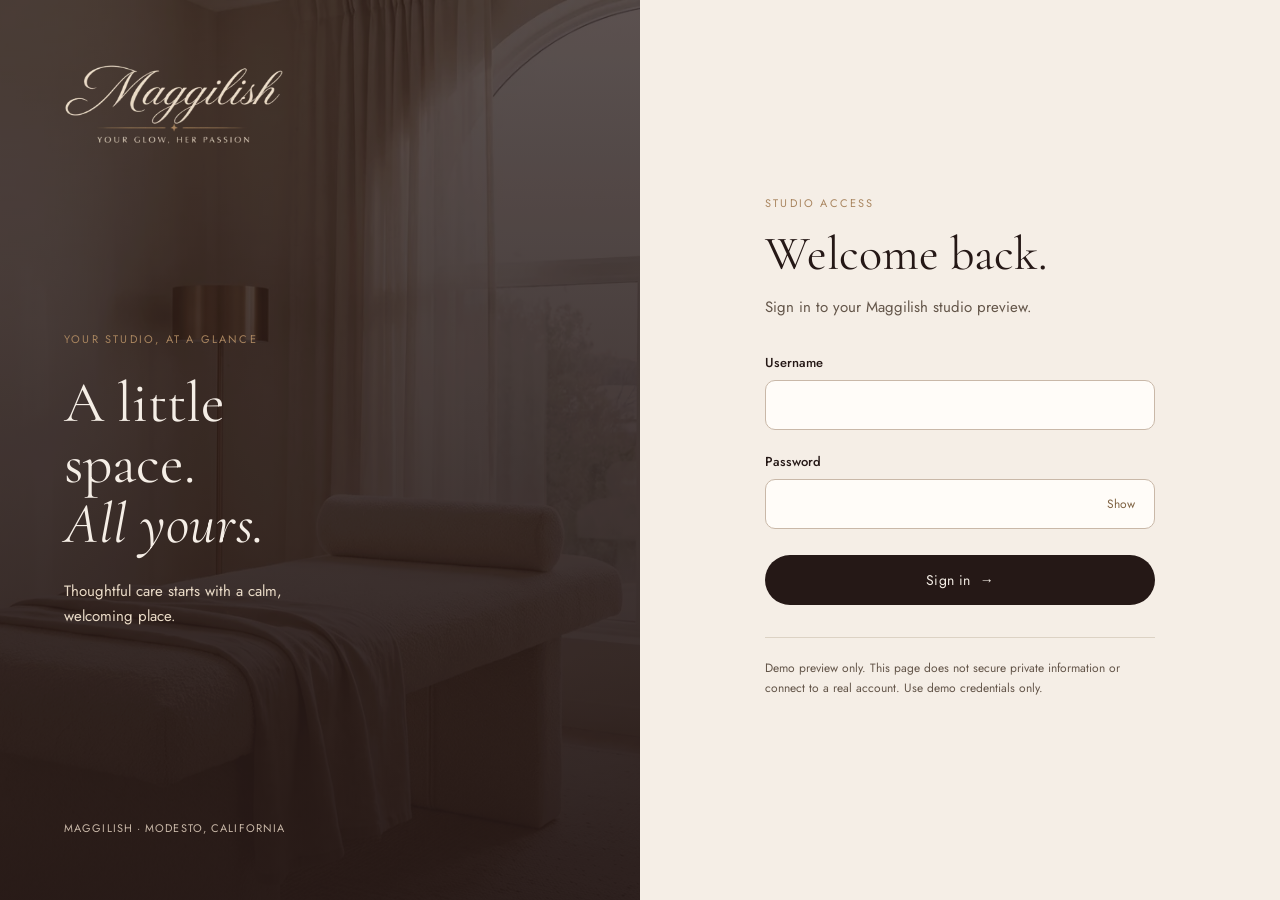
==== commit cb192365: "Show demo login first when opening Maggilish homepage" ====
--- a/index.html
+++ b/index.html
@@ -1,6 +1,7 @@
 <!doctype html>
 <html lang="en" data-side="her">
 <head>
+<script>/* Demo entry screen only; not a security boundary. */(function(){try{if(sessionStorage.getItem('maggilish-demo-access')==='yes')return;}catch(e){}window.location.replace('/login/');})();</script>
 <meta charset="utf-8">
 <meta name="viewport" content="width=device-width,initial-scale=1,viewport-fit=cover">
 <title>Maggilish · Lash lifts &amp; brows in Modesto</title>
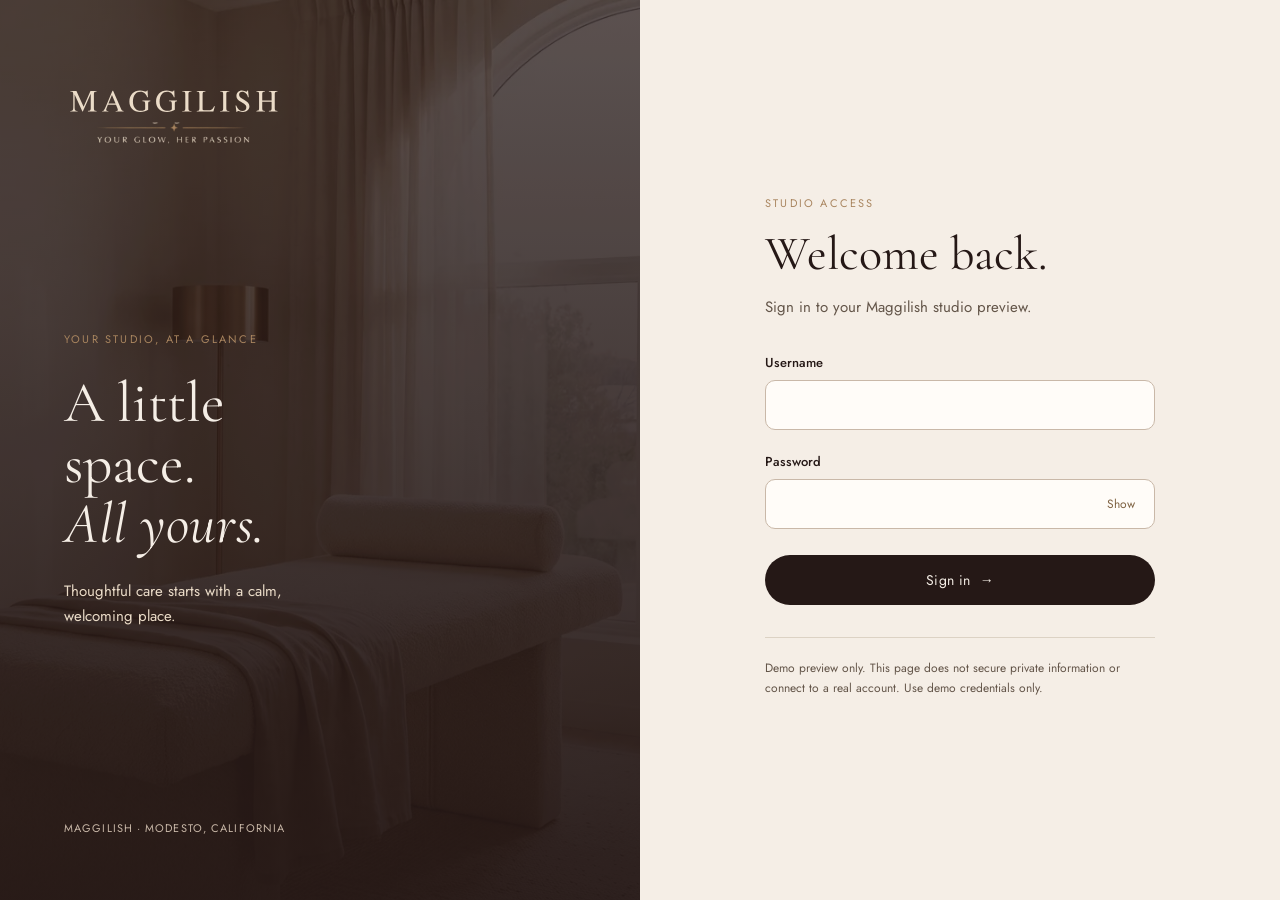
==== commit 2c1514a0: "Apply Nimbus wordmark logos and refreshed product renders Co-Authored-By: Claude Opus 5.5 <noreply@a" ====
--- a/index.html
+++ b/index.html
@@ -16,39 +16,47 @@
 <meta name="apple-mobile-web-app-capable" content="yes"><meta name="apple-mobile-web-app-title" content="Maggilish">
 <link rel="preconnect" href="https://fonts.googleapis.com"><link rel="preconnect" href="https://fonts.gstatic.com" crossorigin>
 <link href="https://fonts.googleapis.com/css2?family=Cormorant+Garamond:ital,wght@0,300;0,400;0,500;1,300;1,400;1,500&family=Jost:wght@300;400;500;600&display=swap" rel="stylesheet">
-<link rel="stylesheet" href="/assets/site.css?v=20261029.2">
+<link rel="stylesheet" href="/assets/site.css?v=20261105.2">
 <script>(function(){try{var s=localStorage.getItem('maggilish-side');var f=document.documentElement.getAttribute('data-force');if(!f&&s)document.documentElement.setAttribute('data-side',s);}catch(e){}})();</script>
 </head>
 <body>
 <a class="skip" href="#main">Skip to content</a>
 <div class="app">
 <aside class="side" aria-label="Main menu">
-<a class="logo" href="/"><img class="for-her" src="/assets/brand/script-light.webp" alt="Maggilish" width="200" height="74"><img class="for-his" src="/assets/brand/script-dark.webp" alt="Maggilish" width="200" height="74"></a>
-<nav><a href="/" aria-current=page><svg class="ico" viewBox="0 0 24 24" aria-hidden="true" style="width:20px;height:20px"><path d="M3 11 12 4l9 7v9a1 1 0 0 1-1 1h-5v-6h-6v6H4a1 1 0 0 1-1-1z"/></svg>Home</a><a href="/#services"><svg class="ico" viewBox="0 0 24 24" aria-hidden="true" style="width:20px;height:20px"><rect x="4" y="4" width="7" height="7" rx="2"/><rect x="13" y="4" width="7" height="7" rx="2"/><rect x="4" y="13" width="7" height="7" rx="2"/><rect x="13" y="13" width="7" height="7" rx="2"/></svg>Services</a><a href="/book/"><svg class="ico" viewBox="0 0 24 24" aria-hidden="true" style="width:20px;height:20px"><rect x="3.5" y="5" width="17" height="15" rx="3"/><path d="M8 3v4M16 3v4M3.5 10h17"/></svg>Book<span class=soon>Soon</span></a><a href="/tips/"><svg class="ico" viewBox="0 0 24 24" aria-hidden="true" style="width:20px;height:20px"><path d="M9 18h6M10 21h4M12 3a6 6 0 0 0-4 10.5c.8.8 1 1.5 1 2.5h6c0-1 .2-1.7 1-2.5A6 6 0 0 0 12 3z"/></svg>Tips<span class=soon>Soon</span></a><a href="/shop/"><svg class="ico" viewBox="0 0 24 24" aria-hidden="true" style="width:20px;height:20px"><path d="M5 8h14l-1 12H6z"/><path d="M9 8a3 3 0 0 1 6 0"/></svg>Shop<span class=soon>Soon</span></a></nav>
+<a class="logo" href="/"><img class="for-her" src="/assets/brand/nimbus-wordmark-light.svg" alt="Maggilish" width="200" height="74"><img class="for-his" src="/assets/brand/nimbus-wordmark-dark.svg" alt="Maggilish" width="200" height="74"></a>
+<nav><a href="/" aria-current=page><svg class="ico" viewBox="0 0 24 24" aria-hidden="true" style="width:20px;height:20px"><path d="M3 11 12 4l9 7v9a1 1 0 0 1-1 1h-5v-6h-6v6H4a1 1 0 0 1-1-1z"/></svg>Home</a><a href="/#services"><svg class="ico" viewBox="0 0 24 24" aria-hidden="true" style="width:20px;height:20px"><rect x="4" y="4" width="7" height="7" rx="2"/><rect x="13" y="4" width="7" height="7" rx="2"/><rect x="4" y="13" width="7" height="7" rx="2"/><rect x="13" y="13" width="7" height="7" rx="2"/></svg>Services</a><a href="/book/"><svg class="ico" viewBox="0 0 24 24" aria-hidden="true" style="width:20px;height:20px"><rect x="3.5" y="5" width="17" height="15" rx="3"/><path d="M8 3v4M16 3v4M3.5 10h17"/></svg>Book<span class=soon>Soon</span></a><a href="/tips/"><svg class="ico" viewBox="0 0 24 24" aria-hidden="true" style="width:20px;height:20px"><path d="M9 18h6M10 21h4M12 3a6 6 0 0 0-4 10.5c.8.8 1 1.5 1 2.5h6c0-1 .2-1.7 1-2.5A6 6 0 0 0 12 3z"/></svg>Tips</a><a href="/shop/"><svg class="ico" viewBox="0 0 24 24" aria-hidden="true" style="width:20px;height:20px"><path d="M5 8h14l-1 12H6z"/><path d="M9 8a3 3 0 0 1 6 0"/></svg>Shop<span class=soon>Soon</span></a></nav>
 <div class="card help for-her"><img src="/assets/brand/emblem-light.webp" alt="" width="42" height="37"><h3>Booking opens soon</h3><p class="mute">Online booking is on the way.</p></div><div class="card help for-his"><img src="/assets/brand/emblem-dark.webp" alt="" width="42" height="37"><h3>Booking opens soon</h3><p class="mute">Online booking is on the way.</p></div>
 </aside>
 <div class="content">
 <header class="top">
-<a class="logo" href="/" aria-label="Maggilish home"><img class="for-her" src="/assets/brand/script-light.webp" alt="Maggilish" width="103" height="38"><img class="for-his" src="/assets/brand/script-dark.webp" alt="Maggilish" width="103" height="38"></a>
+<a class="logo" href="/" aria-label="Maggilish home"><img class="for-her" src="/assets/brand/nimbus-wordmark-light.svg" alt="Maggilish" width="103" height="38"><img class="for-his" src="/assets/brand/nimbus-wordmark-dark.svg" alt="Maggilish" width="103" height="38"></a>
 <div class="hello rail-hide">Maggilish · Personal beauty, thoughtful care</div>
 <div class="actions"><div class="toggle" role="group" aria-label="Show services for"><button type="button" data-side="her" aria-pressed="true">For her</button><button type="button" data-side="his" aria-pressed="false">For him</button></div></div>
 </header>
 <main id="main"><div class="greet"><p class="mute for-her" style="font-size:13px">Hello, welcome in</p><p class="mute for-his" style="font-size:13px">Welcome in</p><h1>What can I do for you?</h1></div>
 <div class="home-grid"><div><div class="for-her">
-<section class="hero" style="background-image:url(/assets/img/her-hero.webp)" aria-label="Welcome">
+<section class="hero" style="background-image:url(/assets/img/maggie-at-work.webp)" aria-label="Welcome">
 <div class="in"><span class="lab">Maggilish · Modesto</span><h2 style="margin-top:8px">Lifted lashes.<br><em>Defined brows.</em></h2><p class="mute">Lash lifts and brow shaping with Maggie in Modesto. Facials coming soon.</p>
 <a class="btn" href="/book/">Book a visit <svg class="ico" viewBox="0 0 24 24" aria-hidden="true" style="width:16px;height:16px"><path d="M5 12h14M13 6l6 6-6 6"/></svg></a></div></section>
 <nav class="cats" aria-label="Service categories"><a href="#services"><span class="c"><svg class="ico" viewBox="0 0 24 24" aria-hidden="true" style="width:24px;height:24px"><path d="M2.5 12S6 6 12 6s9.5 6 9.5 6-3.5 6-9.5 6-9.5-6-9.5-6z"/><circle cx="12" cy="12" r="2.5"/></svg></span>Lashes</a><a href="#services"><span class="c"><svg class="ico" viewBox="0 0 24 24" aria-hidden="true" style="width:24px;height:24px"><path d="M3 13c4-5 11-6 18-2"/><path d="M5 17c3-1.5 7-1.8 11-.6"/></svg></span>Brows</a><a href="#services"><span class="c"><svg class="ico" viewBox="0 0 24 24" aria-hidden="true" style="width:24px;height:24px"><path d="M12 3l1.6 6.4L20 11l-6.4 1.6L12 19l-1.6-6.4L4 11l6.4-1.6z"/></svg></span>Combo</a><a href="#services"><span class="c"><svg class="ico" viewBox="0 0 24 24" aria-hidden="true" style="width:24px;height:24px"><path d="M5 19C5 9 11 4 20 4c0 9-5 15-15 15z"/><path d="M5 19l8-8"/></svg></span>Waxing</a><a href="#services"><span class="c"><svg class="ico" viewBox="0 0 24 24" aria-hidden="true" style="width:24px;height:24px"><path d="M12 3C8.5 8 6 11 6 14.5a6 6 0 0 0 12 0C18 11 15.5 8 12 3z"/></svg></span>Facials</a></nav>
 <div class="sec-h" id="services"><h2>Services</h2><a href="/book/">Book <svg class="ico" viewBox="0 0 24 24" aria-hidden="true" style="width:14px;height:14px"><path d="M5 12h14M13 6l6 6-6 6"/></svg></a></div>
-<div class="svc-grid"><article class="card svc"><div class="ph" style="background-image:url(/assets/img/her-lashlift.webp)" role="img" aria-label="Lash lift &amp; tint"></div><div class="body"><h3>Lash lift &amp; tint</h3><p class="mute">A natural curl and a deeper tint that lasts for weeks. No extensions, no mascara needed.</p><div class="meta"><span class="t"><svg class="ico" viewBox="0 0 24 24" aria-hidden="true" style="width:14px;height:14px"><circle cx="12" cy="12" r="8.5"/><path d="M12 7.5V12l3 2"/></svg>45 min</span><a class="plus" href="/book/" aria-label="Book Lash lift &amp; tint"><svg class="ico" viewBox="0 0 24 24" aria-hidden="true" style="width:16px;height:16px"><path d="M12 5v14M5 12h14"/></svg></a></div></div></article><article class="card svc"><div class="ph" style="background-image:url(/assets/img/her-brows.webp)" role="img" aria-label="Brow shaping &amp; tint"></div><div class="body"><h3>Brow shaping &amp; tint</h3><p class="mute">Shaped to your face and tinted for fuller, defined brows.</p><div class="meta"><span class="t"><svg class="ico" viewBox="0 0 24 24" aria-hidden="true" style="width:14px;height:14px"><circle cx="12" cy="12" r="8.5"/><path d="M12 7.5V12l3 2"/></svg>30 min</span><a class="plus" href="/book/" aria-label="Book Brow shaping &amp; tint"><svg class="ico" viewBox="0 0 24 24" aria-hidden="true" style="width:16px;height:16px"><path d="M12 5v14M5 12h14"/></svg></a></div></div></article><article class="card svc"><div class="ph"><svg class="ico" viewBox="0 0 24 24" aria-hidden="true" style="width:38px;height:38px"><path d="M12 3l1.6 6.4L20 11l-6.4 1.6L12 19l-1.6-6.4L4 11l6.4-1.6z"/></svg></div><div class="body"><h3>Lash lift + brow shape</h3><p class="mute">The full eye refresh in one visit.</p><div class="meta"><span class="t"><svg class="ico" viewBox="0 0 24 24" aria-hidden="true" style="width:14px;height:14px"><circle cx="12" cy="12" r="8.5"/><path d="M12 7.5V12l3 2"/></svg>75 min</span><a class="plus" href="/book/" aria-label="Book Lash lift + brow shape"><svg class="ico" viewBox="0 0 24 24" aria-hidden="true" style="width:16px;height:16px"><path d="M12 5v14M5 12h14"/></svg></a></div></div></article><article class="card svc"><div class="ph"><svg class="ico" viewBox="0 0 24 24" aria-hidden="true" style="width:38px;height:38px"><path d="M5 19C5 9 11 4 20 4c0 9-5 15-15 15z"/><path d="M5 19l8-8"/></svg></div><div class="body"><h3>Facial waxing</h3><p class="mute">Lip and chin, gentle and quick.</p><div class="meta"><span class="t"><svg class="ico" viewBox="0 0 24 24" aria-hidden="true" style="width:14px;height:14px"><circle cx="12" cy="12" r="8.5"/><path d="M12 7.5V12l3 2"/></svg>15 min</span><a class="plus" href="/book/" aria-label="Book Facial waxing"><svg class="ico" viewBox="0 0 24 24" aria-hidden="true" style="width:16px;height:16px"><path d="M12 5v14M5 12h14"/></svg></a></div></div></article><article class="card svc"><div class="ph" style="background-image:url(/assets/img/facial.webp)" role="img" aria-label="Signature facial"></div><span class="soon">Coming soon</span><div class="body"><h3>Signature facial</h3><p class="mute">Facials are coming soon.</p><div class="meta"><span class="lab" style="font-size:10px">Facials</span><span class="t">Opening soon</span></div></div></article></div>
+<div class="svc-grid"><article class="card svc"><div class="ph" style="background-image:url(/assets/img/lash-treatment.webp)" role="img" aria-label="Lash lift &amp; tint"></div><div class="body"><h3>Lash lift &amp; tint</h3><p class="mute">A natural curl and a deeper tint that lasts for weeks. No extensions, no mascara needed.</p><div class="meta"><span class="t"><svg class="ico" viewBox="0 0 24 24" aria-hidden="true" style="width:14px;height:14px"><circle cx="12" cy="12" r="8.5"/><path d="M12 7.5V12l3 2"/></svg>45 min</span><a class="plus" href="/book/" aria-label="Book Lash lift &amp; tint"><svg class="ico" viewBox="0 0 24 24" aria-hidden="true" style="width:16px;height:16px"><path d="M12 5v14M5 12h14"/></svg></a></div></div></article><article class="card svc"><div class="ph" style="background-image:url(/assets/img/her-brows.webp)" role="img" aria-label="Brow shaping &amp; tint"></div><div class="body"><h3>Brow shaping &amp; tint</h3><p class="mute">Shaped to your face and tinted for fuller, defined brows.</p><div class="meta"><span class="t"><svg class="ico" viewBox="0 0 24 24" aria-hidden="true" style="width:14px;height:14px"><circle cx="12" cy="12" r="8.5"/><path d="M12 7.5V12l3 2"/></svg>30 min</span><a class="plus" href="/book/" aria-label="Book Brow shaping &amp; tint"><svg class="ico" viewBox="0 0 24 24" aria-hidden="true" style="width:16px;height:16px"><path d="M12 5v14M5 12h14"/></svg></a></div></div></article><article class="card svc"><div class="ph" style="background-image:url(/assets/img/lash-detail.webp)" role="img" aria-label="Lash lift + brow shape"></div><div class="body"><h3>Lash lift + brow shape</h3><p class="mute">The full eye refresh in one visit.</p><div class="meta"><span class="t"><svg class="ico" viewBox="0 0 24 24" aria-hidden="true" style="width:14px;height:14px"><circle cx="12" cy="12" r="8.5"/><path d="M12 7.5V12l3 2"/></svg>75 min</span><a class="plus" href="/book/" aria-label="Book Lash lift + brow shape"><svg class="ico" viewBox="0 0 24 24" aria-hidden="true" style="width:16px;height:16px"><path d="M12 5v14M5 12h14"/></svg></a></div></div></article><article class="card svc"><div class="ph"><svg class="ico" viewBox="0 0 24 24" aria-hidden="true" style="width:38px;height:38px"><path d="M5 19C5 9 11 4 20 4c0 9-5 15-15 15z"/><path d="M5 19l8-8"/></svg></div><div class="body"><h3>Facial waxing</h3><p class="mute">Lip and chin, gentle and quick.</p><div class="meta"><span class="t"><svg class="ico" viewBox="0 0 24 24" aria-hidden="true" style="width:14px;height:14px"><circle cx="12" cy="12" r="8.5"/><path d="M12 7.5V12l3 2"/></svg>15 min</span><a class="plus" href="/book/" aria-label="Book Facial waxing"><svg class="ico" viewBox="0 0 24 24" aria-hidden="true" style="width:16px;height:16px"><path d="M12 5v14M5 12h14"/></svg></a></div></div></article><article class="card svc"><div class="ph" style="background-image:url(/assets/img/facial.webp)" role="img" aria-label="Signature facial"></div><span class="soon">Coming soon</span><div class="body"><h3>Signature facial</h3><p class="mute">Facials are coming soon.</p><div class="meta"><span class="lab" style="font-size:10px">Facials</span><span class="t">Opening soon</span></div></div></article></div>
+<div class="sec-h"><h2>Personal beauty. <em>A familiar face.</em></h2></div>
+<section class="card meet-maggie" aria-label="Meet Maggie">
+<div class="brand-photo"><img src="/assets/img/maggie-portrait.webp" alt="Maggie smiling in the Maggilish studio" width="1800" height="1200" loading="lazy"></div>
+<div class="meet-copy"><span class="lab">The face behind Maggilish</span><h2>Meet <em>Maggie.</em></h2>
+<p class="mute">Personal beauty, thoughtful care. Maggie is the person behind Maggilish in Modesto, with a focus on lifted lashes, defined brows and helping you feel at ease.</p>
+<p class="mute">From choosing a service to caring for your results at home, there is always room for your questions.</p>
+<a class="btn ghost" href="/tips/">Explore care tips <svg class="ico" viewBox="0 0 24 24" aria-hidden="true" style="width:16px;height:16px"><path d="M5 12h14M13 6l6 6-6 6"/></svg></a></div></section>
+<figure class="studio-detail brand-photo"><img src="/assets/img/studio-tools.webp" alt="Lash tools and supplies arranged for a studio appointment" width="1800" height="1200" loading="lazy"><figcaption>A little look behind the scenes at Maggilish.</figcaption></figure>
 <div class="sec-h"><h2>How a visit <em>works</em></h2></div>
 <div class="steps">
 <div class="card step"><span class="n">1</span><div><h3>Pick your service</h3><p class="mute">Lashes, brows or both. Not sure? Maggie will help you choose.</p></div></div>
 <div class="card step"><span class="n">2</span><div><h3>Book a time</h3><p class="mute">Online booking opens soon, so you can pick a time in under a minute.</p></div></div>
 <div class="card step"><span class="n">3</span><div><h3>Relax and glow</h3><p class="mute">Leave with aftercare tips so your results last.</p></div></div>
 </div>
-<div class="sec-h"><h2>Tips</h2><span class="soon">Coming soon</span></div>
-<div class="card tips-teaser"><p class="mute" style="font-size:14px">Quick answers from Maggie to everyday lash, brow and skin questions, like:</p><ul><li><span class="q">How long does a lash lift last?</span><svg class="ico" viewBox="0 0 24 24" aria-hidden="true" style="width:18px;height:18px"><path d="M5 12h14M13 6l6 6-6 6"/></svg></li><li><span class="q">Can I wear mascara after a lash lift?</span><svg class="ico" viewBox="0 0 24 24" aria-hidden="true" style="width:18px;height:18px"><path d="M5 12h14M13 6l6 6-6 6"/></svg></li><li><span class="q">How do I prep for a brow wax?</span><svg class="ico" viewBox="0 0 24 24" aria-hidden="true" style="width:18px;height:18px"><path d="M5 12h14M13 6l6 6-6 6"/></svg></li></ul></div>
+<div class="sec-h"><h2>Care <em>tips</em></h2><a href="/tips/">Explore tips <svg class="ico" viewBox="0 0 24 24" aria-hidden="true" style="width:14px;height:14px"><path d="M5 12h14M13 6l6 6-6 6"/></svg></a></div>
+<div class="card tips-teaser"><p class="mute" style="font-size:14px">A little preparation, a gentle routine and room for your questions.</p><ul><li><a href="/tips/"><span class="q">Arrive with clean lashes.</span><svg class="ico" viewBox="0 0 24 24" aria-hidden="true" style="width:18px;height:18px"><path d="M5 12h14M13 6l6 6-6 6"/></svg></a></li><li><a href="/tips/"><span class="q">Bring your brow inspiration.</span><svg class="ico" viewBox="0 0 24 24" aria-hidden="true" style="width:18px;height:18px"><path d="M5 12h14M13 6l6 6-6 6"/></svg></a></li><li><a href="/tips/"><span class="q">Keep your aftercare close.</span><svg class="ico" viewBox="0 0 24 24" aria-hidden="true" style="width:18px;height:18px"><path d="M5 12h14M13 6l6 6-6 6"/></svg></a></li></ul></div>
 <div class="sec-h"><h2>Maggilish <em>Skin</em></h2><span class="soon">Coming soon</span></div>
 <a class="feature" href="/shop/" style="background-image:url(/assets/img/product-her-group.webp);background-position:center 40%">
 <div class="in"><span class="lab">Our own line is on the way</span><h2>A gentle routine,<br><em>made for your skin.</em></h2><p>Concept preview. Products are in development.</p></div></a>
@@ -57,7 +65,7 @@
 <h2>Healthy skin first. <em>Beautiful skin follows.</em></h2>
 <p class="mute">Care before the sale, education with respect, and elegance that makes you feel welcome.</p></section>
 <div class="sec-h"></div>
-<a class="feature" href="/book/" style="background-image:url(/assets/img/studio.webp)"><div class="in"><span class="lab">The studio</span><h2>Calm, warm and <em>all about you.</em></h2><p>Booking opens soon.</p></div></a>
+<a class="feature" href="/book/" style="background-image:url(/assets/img/studio-visit.webp)"><div class="in"><span class="lab">The studio</span><h2>Calm, warm and <em>all about you.</em></h2><p>Booking opens soon.</p></div></a>
 </div><div class="for-his">
 <section class="hero" style="background-image:url(/assets/img/his-hero.webp)" aria-label="Welcome">
 <div class="in"><span class="lab">Maggilish · Modesto</span><h2 style="margin-top:8px">Clean brows.<br><em>No guesswork.</em></h2><p class="mute">Brow clean-ups, tints and waxing, explained plainly. Men&#8217;s facials coming soon.</p>
@@ -65,14 +73,22 @@
 <nav class="cats" aria-label="Service categories"><a href="#services"><span class="c"><svg class="ico" viewBox="0 0 24 24" aria-hidden="true" style="width:24px;height:24px"><path d="M3 13c4-5 11-6 18-2"/><path d="M5 17c3-1.5 7-1.8 11-.6"/></svg></span>Brows</a><a href="#services"><span class="c"><svg class="ico" viewBox="0 0 24 24" aria-hidden="true" style="width:24px;height:24px"><path d="M12 3l1.6 6.4L20 11l-6.4 1.6L12 19l-1.6-6.4L4 11l6.4-1.6z"/></svg></span>Tint</a><a href="#services"><span class="c"><svg class="ico" viewBox="0 0 24 24" aria-hidden="true" style="width:24px;height:24px"><path d="M2.5 12S6 6 12 6s9.5 6 9.5 6-3.5 6-9.5 6-9.5-6-9.5-6z"/><circle cx="12" cy="12" r="2.5"/></svg></span>Lashes</a><a href="#services"><span class="c"><svg class="ico" viewBox="0 0 24 24" aria-hidden="true" style="width:24px;height:24px"><path d="M5 19C5 9 11 4 20 4c0 9-5 15-15 15z"/><path d="M5 19l8-8"/></svg></span>Waxing</a><a href="#services"><span class="c"><svg class="ico" viewBox="0 0 24 24" aria-hidden="true" style="width:24px;height:24px"><circle cx="12" cy="12" r="8.5"/><path d="M9 10h.01M15 10h.01M9 15c1.7 1.3 4.3 1.3 6 0"/></svg></span>Facials</a></nav>
 <div class="sec-h" id="services"><h2>Services</h2><a href="/book/">Book <svg class="ico" viewBox="0 0 24 24" aria-hidden="true" style="width:14px;height:14px"><path d="M5 12h14M13 6l6 6-6 6"/></svg></a></div>
 <div class="svc-grid"><article class="card svc"><div class="ph" style="background-image:url(/assets/img/his-brows.webp)" role="img" aria-label="Brow clean-up"></div><div class="body"><h3>Brow clean-up</h3><p class="mute">Tidy and natural, never over-shaped.</p><div class="meta"><span class="t"><svg class="ico" viewBox="0 0 24 24" aria-hidden="true" style="width:14px;height:14px"><circle cx="12" cy="12" r="8.5"/><path d="M12 7.5V12l3 2"/></svg>15 min</span><a class="plus" href="/book/" aria-label="Book Brow clean-up"><svg class="ico" viewBox="0 0 24 24" aria-hidden="true" style="width:16px;height:16px"><path d="M12 5v14M5 12h14"/></svg></a></div></div></article><article class="card svc"><div class="ph"><svg class="ico" viewBox="0 0 24 24" aria-hidden="true" style="width:38px;height:38px"><path d="M12 3l1.6 6.4L20 11l-6.4 1.6L12 19l-1.6-6.4L4 11l6.4-1.6z"/></svg></div><div class="body"><h3>Brow tint</h3><p class="mute">Fills in sparse or light brows without looking done.</p><div class="meta"><span class="t"><svg class="ico" viewBox="0 0 24 24" aria-hidden="true" style="width:14px;height:14px"><circle cx="12" cy="12" r="8.5"/><path d="M12 7.5V12l3 2"/></svg>15 min</span><a class="plus" href="/book/" aria-label="Book Brow tint"><svg class="ico" viewBox="0 0 24 24" aria-hidden="true" style="width:16px;height:16px"><path d="M12 5v14M5 12h14"/></svg></a></div></div></article><article class="card svc"><div class="ph"><svg class="ico" viewBox="0 0 24 24" aria-hidden="true" style="width:38px;height:38px"><path d="M2.5 12S6 6 12 6s9.5 6 9.5 6-3.5 6-9.5 6-9.5-6-9.5-6z"/><circle cx="12" cy="12" r="2.5"/></svg></div><div class="body"><h3>Lash tint</h3><p class="mute">Darker lashes, no mascara, nobody can tell.</p><div class="meta"><span class="t"><svg class="ico" viewBox="0 0 24 24" aria-hidden="true" style="width:14px;height:14px"><circle cx="12" cy="12" r="8.5"/><path d="M12 7.5V12l3 2"/></svg>20 min</span><a class="plus" href="/book/" aria-label="Book Lash tint"><svg class="ico" viewBox="0 0 24 24" aria-hidden="true" style="width:16px;height:16px"><path d="M12 5v14M5 12h14"/></svg></a></div></div></article><article class="card svc"><div class="ph"><svg class="ico" viewBox="0 0 24 24" aria-hidden="true" style="width:38px;height:38px"><path d="M5 19C5 9 11 4 20 4c0 9-5 15-15 15z"/><path d="M5 19l8-8"/></svg></div><div class="body"><h3>Facial waxing</h3><p class="mute">Brow, ear and nose, quick and clean.</p><div class="meta"><span class="t"><svg class="ico" viewBox="0 0 24 24" aria-hidden="true" style="width:14px;height:14px"><circle cx="12" cy="12" r="8.5"/><path d="M12 7.5V12l3 2"/></svg>15 min</span><a class="plus" href="/book/" aria-label="Book Facial waxing"><svg class="ico" viewBox="0 0 24 24" aria-hidden="true" style="width:16px;height:16px"><path d="M12 5v14M5 12h14"/></svg></a></div></div></article><article class="card svc"><div class="ph" style="background-image:url(/assets/img/his-studio.webp)" role="img" aria-label="Men&#8217;s facial"></div><span class="soon">Coming soon</span><div class="body"><h3>Men&#8217;s facial</h3><p class="mute">Men&#8217;s facials are coming soon.</p><div class="meta"><span class="lab" style="font-size:10px">Facials</span><span class="t">Opening soon</span></div></div></article></div>
+<div class="sec-h"><h2>Personal beauty. <em>A familiar face.</em></h2></div>
+<section class="card meet-maggie" aria-label="Meet Maggie">
+<div class="brand-photo"><img src="/assets/img/maggie-portrait.webp" alt="Maggie smiling in the Maggilish studio" width="1800" height="1200" loading="lazy"></div>
+<div class="meet-copy"><span class="lab">The face behind Maggilish</span><h2>Meet <em>Maggie.</em></h2>
+<p class="mute">Personal beauty, thoughtful care. Maggie is the person behind Maggilish in Modesto, with a focus on lifted lashes, defined brows and helping you feel at ease.</p>
+<p class="mute">From choosing a service to caring for your results at home, there is always room for your questions.</p>
+<a class="btn ghost" href="/tips/">Explore care tips <svg class="ico" viewBox="0 0 24 24" aria-hidden="true" style="width:16px;height:16px"><path d="M5 12h14M13 6l6 6-6 6"/></svg></a></div></section>
+<figure class="studio-detail brand-photo"><img src="/assets/img/studio-tools.webp" alt="Lash tools and supplies arranged for a studio appointment" width="1800" height="1200" loading="lazy"><figcaption>A little look behind the scenes at Maggilish.</figcaption></figure>
 <div class="sec-h"><h2>How a visit <em>works</em></h2></div>
 <div class="steps">
 <div class="card step"><span class="n">1</span><div><h3>Pick your service</h3><p class="mute">Brows, tint or waxing. Not sure? Maggie will tell you straight.</p></div></div>
 <div class="card step"><span class="n">2</span><div><h3>Book a time</h3><p class="mute">Online booking opens soon, so you can pick a time in under a minute.</p></div></div>
 <div class="card step"><span class="n">3</span><div><h3>In and out</h3><p class="mute">Quick, clean and natural. Nobody will know; they will just notice.</p></div></div>
 </div>
-<div class="sec-h"><h2>Tips</h2><span class="soon">Coming soon</span></div>
-<div class="card tips-teaser"><p class="mute" style="font-size:14px">Quick answers from Maggie to everyday brow and skin questions, like:</p><ul><li><span class="q">How do I clean up my brows without overdoing it?</span><svg class="ico" viewBox="0 0 24 24" aria-hidden="true" style="width:18px;height:18px"><path d="M5 12h14M13 6l6 6-6 6"/></svg></li><li><span class="q">How do I stop razor bumps?</span><svg class="ico" viewBox="0 0 24 24" aria-hidden="true" style="width:18px;height:18px"><path d="M5 12h14M13 6l6 6-6 6"/></svg></li><li><span class="q">Will a lash tint look obvious?</span><svg class="ico" viewBox="0 0 24 24" aria-hidden="true" style="width:18px;height:18px"><path d="M5 12h14M13 6l6 6-6 6"/></svg></li></ul></div>
+<div class="sec-h"><h2>Care <em>tips</em></h2><a href="/tips/">Explore tips <svg class="ico" viewBox="0 0 24 24" aria-hidden="true" style="width:14px;height:14px"><path d="M5 12h14M13 6l6 6-6 6"/></svg></a></div>
+<div class="card tips-teaser"><p class="mute" style="font-size:14px">A little preparation, a gentle routine and room for your questions.</p><ul><li><a href="/tips/"><span class="q">Arrive with clean lashes.</span><svg class="ico" viewBox="0 0 24 24" aria-hidden="true" style="width:18px;height:18px"><path d="M5 12h14M13 6l6 6-6 6"/></svg></a></li><li><a href="/tips/"><span class="q">Bring your brow inspiration.</span><svg class="ico" viewBox="0 0 24 24" aria-hidden="true" style="width:18px;height:18px"><path d="M5 12h14M13 6l6 6-6 6"/></svg></a></li><li><a href="/tips/"><span class="q">Keep your aftercare close.</span><svg class="ico" viewBox="0 0 24 24" aria-hidden="true" style="width:18px;height:18px"><path d="M5 12h14M13 6l6 6-6 6"/></svg></a></li></ul></div>
 <div class="sec-h"><h2>Maggilish <em>Men</em></h2><span class="soon">Coming soon</span></div>
 <a class="feature" href="/shop/" style="background-image:url(/assets/img/product-his-group.webp);background-position:center 40%">
 <div class="in"><span class="lab">Our own line is on the way</span><h2>A five-minute routine,<br><em>made for men.</em></h2><p>Concept preview. Products are in development.</p></div></a>
@@ -81,18 +97,18 @@
 <h2>Healthy skin first. <em>Beautiful skin follows.</em></h2>
 <p class="mute">Care before the sale, education with respect, and elegance that makes you feel welcome, for him too.</p></section>
 <div class="sec-h"></div>
-<a class="feature" href="/book/" style="background-image:url(/assets/img/his-studio.webp)"><div class="in"><span class="lab">The studio</span><h2>Quiet, clean and <em>no fuss.</em></h2><p>Booking opens soon.</p></div></a>
+<a class="feature" href="/book/" style="background-image:url(/assets/img/studio-visit.webp)"><div class="in"><span class="lab">The studio</span><h2>Quiet, clean and <em>no fuss.</em></h2><p>Booking opens soon.</p></div></a>
 </div></div><aside class="rail rail-only" aria-label="Quick info">
 <div class="card" style="padding:20px"><span class="lab">Book</span><h3 style="font-size:24px;margin-top:6px">Online booking <em>opens soon</em></h3>
 <p class="mute" style="font-size:13.5px;margin-top:8px">Lash lifts, brows and waxing first. Facials follow once Maggie&#8217;s license is in place.</p>
 <div style="display:grid;gap:8px;margin-top:14px"><span class="soon" style="justify-self:start">Coming soon</span></div></div>
-<div class="card" style="padding:20px"><span class="lab">Tips</span>
-<ul style="list-style:none;margin-top:6px"><li class="for-her" style="padding:10px 0;border-top:1px solid var(--line);font-family:var(--serif);font-size:17px;line-height:1.2">How long does a lash lift last?</li><li class="for-her" style="padding:10px 0;border-top:1px solid var(--line);font-family:var(--serif);font-size:17px;line-height:1.2">Can I wear mascara after a lash lift?</li><li class="for-her" style="padding:10px 0;border-top:1px solid var(--line);font-family:var(--serif);font-size:17px;line-height:1.2">How do I prep for a brow wax?</li><li class="for-his" style="padding:10px 0;border-top:1px solid var(--line);font-family:var(--serif);font-size:17px;line-height:1.2">How do I clean up my brows without overdoing it?</li><li class="for-his" style="padding:10px 0;border-top:1px solid var(--line);font-family:var(--serif);font-size:17px;line-height:1.2">How do I stop razor bumps?</li><li class="for-his" style="padding:10px 0;border-top:1px solid var(--line);font-family:var(--serif);font-size:17px;line-height:1.2">Will a lash tint look obvious?</li></ul>
-<span class="soon" style="margin-top:10px">Coming soon</span></div>
+<div class="card" style="padding:20px"><div class="brand-photo rail-portrait"><img src="/assets/img/maggie-brand.webp" alt="Maggie with the Maggilish brand mirror" width="1800" height="1200" loading="lazy"></div><span class="lab">Tips</span>
+<ul style="list-style:none;margin-top:6px"><li class="for-her" style="padding:10px 0;border-top:1px solid var(--line);font-family:var(--serif);font-size:17px;line-height:1.2">Arrive with clean lashes.</li><li class="for-her" style="padding:10px 0;border-top:1px solid var(--line);font-family:var(--serif);font-size:17px;line-height:1.2">Bring your brow inspiration.</li><li class="for-her" style="padding:10px 0;border-top:1px solid var(--line);font-family:var(--serif);font-size:17px;line-height:1.2">Keep your aftercare close.</li><li class="for-his" style="padding:10px 0;border-top:1px solid var(--line);font-family:var(--serif);font-size:17px;line-height:1.2">Arrive with clean lashes.</li><li class="for-his" style="padding:10px 0;border-top:1px solid var(--line);font-family:var(--serif);font-size:17px;line-height:1.2">Bring your brow inspiration.</li><li class="for-his" style="padding:10px 0;border-top:1px solid var(--line);font-family:var(--serif);font-size:17px;line-height:1.2">Keep your aftercare close.</li></ul>
+<a class="btn ghost" href="/tips/" style="margin-top:14px">Meet Maggie &amp; care tips</a></div>
 </aside></div>
 <footer class="foot">
-<img class="for-her" src="/assets/brand/logo-light.webp" alt="Maggilish, your glow, her passion" width="120" height="118">
-<img class="for-his" src="/assets/brand/logo-dark.webp" alt="Maggilish, your glow, her passion" width="120" height="118">
+<img class="for-her" src="/assets/brand/nimbus-stacked-light.svg" alt="Maggilish, your glow, her passion" width="120" height="118">
+<img class="for-his" src="/assets/brand/nimbus-stacked-dark.svg" alt="Maggilish, your glow, her passion" width="120" height="118">
 <nav aria-label="Footer"><a href="/#services">Services</a><a href="/book/">Book</a><a href="/tips/">Tips</a><a href="/shop/">Shop</a><a href="/men/">For him</a></nav>
 <p>Lashes &amp; brows · Modesto, California</p><p>&#169; 2026 Maggilish</p>
 </footer>
@@ -100,6 +116,6 @@
 </div>
 </div>
 <nav class="tabbar" aria-label="Main menu"><a href="/" aria-current="page"><svg class="ico" viewBox="0 0 24 24" aria-hidden="true" style="width:23px;height:23px"><path d="M3 11 12 4l9 7v9a1 1 0 0 1-1 1h-5v-6h-6v6H4a1 1 0 0 1-1-1z"/></svg>Home</a><a href="/#services"><svg class="ico" viewBox="0 0 24 24" aria-hidden="true" style="width:23px;height:23px"><rect x="4" y="4" width="7" height="7" rx="2"/><rect x="13" y="4" width="7" height="7" rx="2"/><rect x="4" y="13" width="7" height="7" rx="2"/><rect x="13" y="13" width="7" height="7" rx="2"/></svg>Services</a><a class="book" href="/book/"><span class="b"><svg class="ico" viewBox="0 0 24 24" aria-hidden="true" style="width:24px;height:24px"><rect x="3.5" y="5" width="17" height="15" rx="3"/><path d="M8 3v4M16 3v4M3.5 10h17"/></svg></span>Book</a><a href="/tips/"><svg class="ico" viewBox="0 0 24 24" aria-hidden="true" style="width:23px;height:23px"><path d="M9 18h6M10 21h4M12 3a6 6 0 0 0-4 10.5c.8.8 1 1.5 1 2.5h6c0-1 .2-1.7 1-2.5A6 6 0 0 0 12 3z"/></svg>Tips</a><a href="/shop/"><svg class="ico" viewBox="0 0 24 24" aria-hidden="true" style="width:23px;height:23px"><path d="M5 8h14l-1 12H6z"/><path d="M9 8a3 3 0 0 1 6 0"/></svg>Shop</a></nav>
-<script src="/assets/site.js?v=20261029.2" defer></script>
+<script src="/assets/site.js?v=20261105.2" defer></script>
 </body>
 </html>
--- a/assets/site.css
+++ b/assets/site.css
@@ -290,3 +290,44 @@
 /* Keep supporting hero copy on the quiet part of the photograph. */
 .hero p{max-width:30ch;font-weight:400}
 @media(min-width:768px){.hero .in{min-width:0}.hero p{max-width:25ch}}
+
+/* Original studio photography, with porcelain and espresso brand washes. */
+.brand-photo{position:relative;overflow:hidden;background:var(--chip)}
+.brand-photo::after{content:"";position:absolute;inset:0;background:linear-gradient(135deg,rgba(169,133,95,.12),rgba(37,24,22,.06));pointer-events:none}
+.brand-photo img{width:100%;height:100%;object-fit:cover}
+.meet-maggie{overflow:hidden;display:grid}
+.meet-maggie .brand-photo{aspect-ratio:3/2}
+.meet-maggie .brand-photo img{object-position:48% 40%}
+.meet-copy{padding:26px}
+.meet-copy h2{font-size:38px;margin:8px 0 16px}
+.meet-copy p{font-size:14px;margin-top:12px;line-height:1.75}
+.meet-copy .btn{margin-top:22px}
+.meet-copy .signature{font-family:var(--serif);font-size:24px;font-style:italic;color:var(--acc)}
+.tips-teaser li a{display:flex;justify-content:space-between;align-items:center;gap:16px;width:100%;min-height:44px}
+.tips-page{max-width:1100px;margin:auto}
+.tips-page h1{font-size:clamp(36px,5vw,56px);margin:8px 0 12px}
+.tips-intro{max-width:65ch;font-size:14px;margin-bottom:20px}
+.care-grid{display:grid;gap:16px}
+.care-tip{padding:26px;box-shadow:none}
+.care-tip h3{font-size:28px;margin:10px 0 14px}
+.care-tip p{font-size:14px;line-height:1.75}
+.care-photo{border-radius:20px;margin-top:28px;isolation:isolate}
+.care-photo img{aspect-ratio:16/9;object-position:center 48%}
+.care-photo figcaption{position:relative;z-index:1;background:var(--card);font-size:13px;padding:16px 22px;color:var(--mute)}
+.hero[style*="maggie-at-work"]{background-position:65% center}
+.feature[style*="studio-visit"]{background-position:center 32%;min-height:400px}
+@media(min-width:768px){
+ .meet-maggie{grid-template-columns:minmax(0,1fr) minmax(0,1fr)}
+ .meet-maggie .brand-photo{aspect-ratio:auto;min-height:380px}
+ .meet-copy{padding:32px;align-self:center}
+ .care-grid{grid-template-columns:repeat(2,minmax(0,1fr))}
+ .hero[style*="maggie-at-work"]::before{background:linear-gradient(90deg,var(--bg) 10%,color-mix(in srgb,var(--bg) 95%,transparent) 32%,transparent 100%)}
+}
+@media(max-width:767px){
+ .hero[style*="maggie-at-work"]{background-position:center top;padding-top:59%}
+ .hero[style*="maggie-at-work"]::before{background:linear-gradient(180deg,transparent 20%,var(--card) 52%)}
+}
+.rail-portrait{border-radius:12px;margin-bottom:20px;aspect-ratio:3/2}
+.studio-detail{margin-top:28px;border-radius:20px;isolation:isolate}
+.studio-detail img{aspect-ratio:5/2;object-position:center 45%}
+.studio-detail figcaption{position:relative;z-index:1;background:var(--card);font-size:12px;padding:14px 20px;color:var(--mute)}
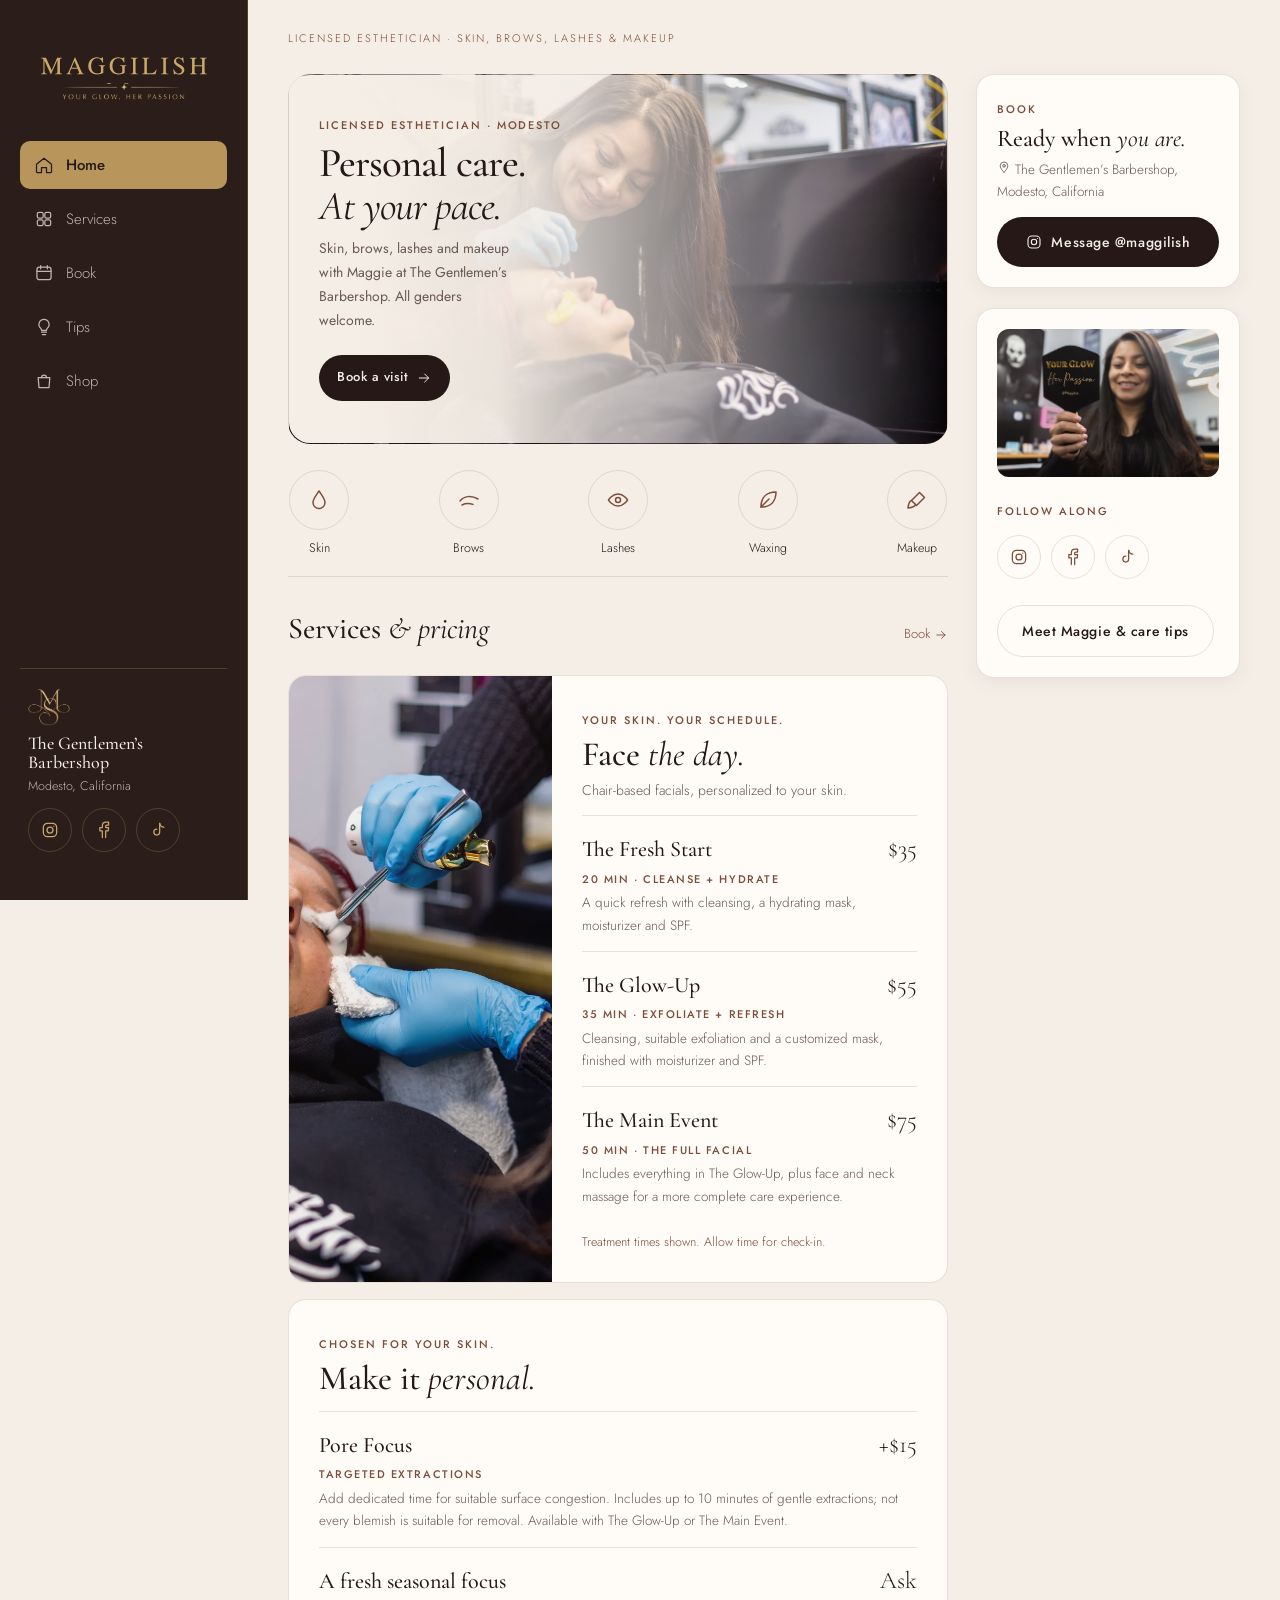
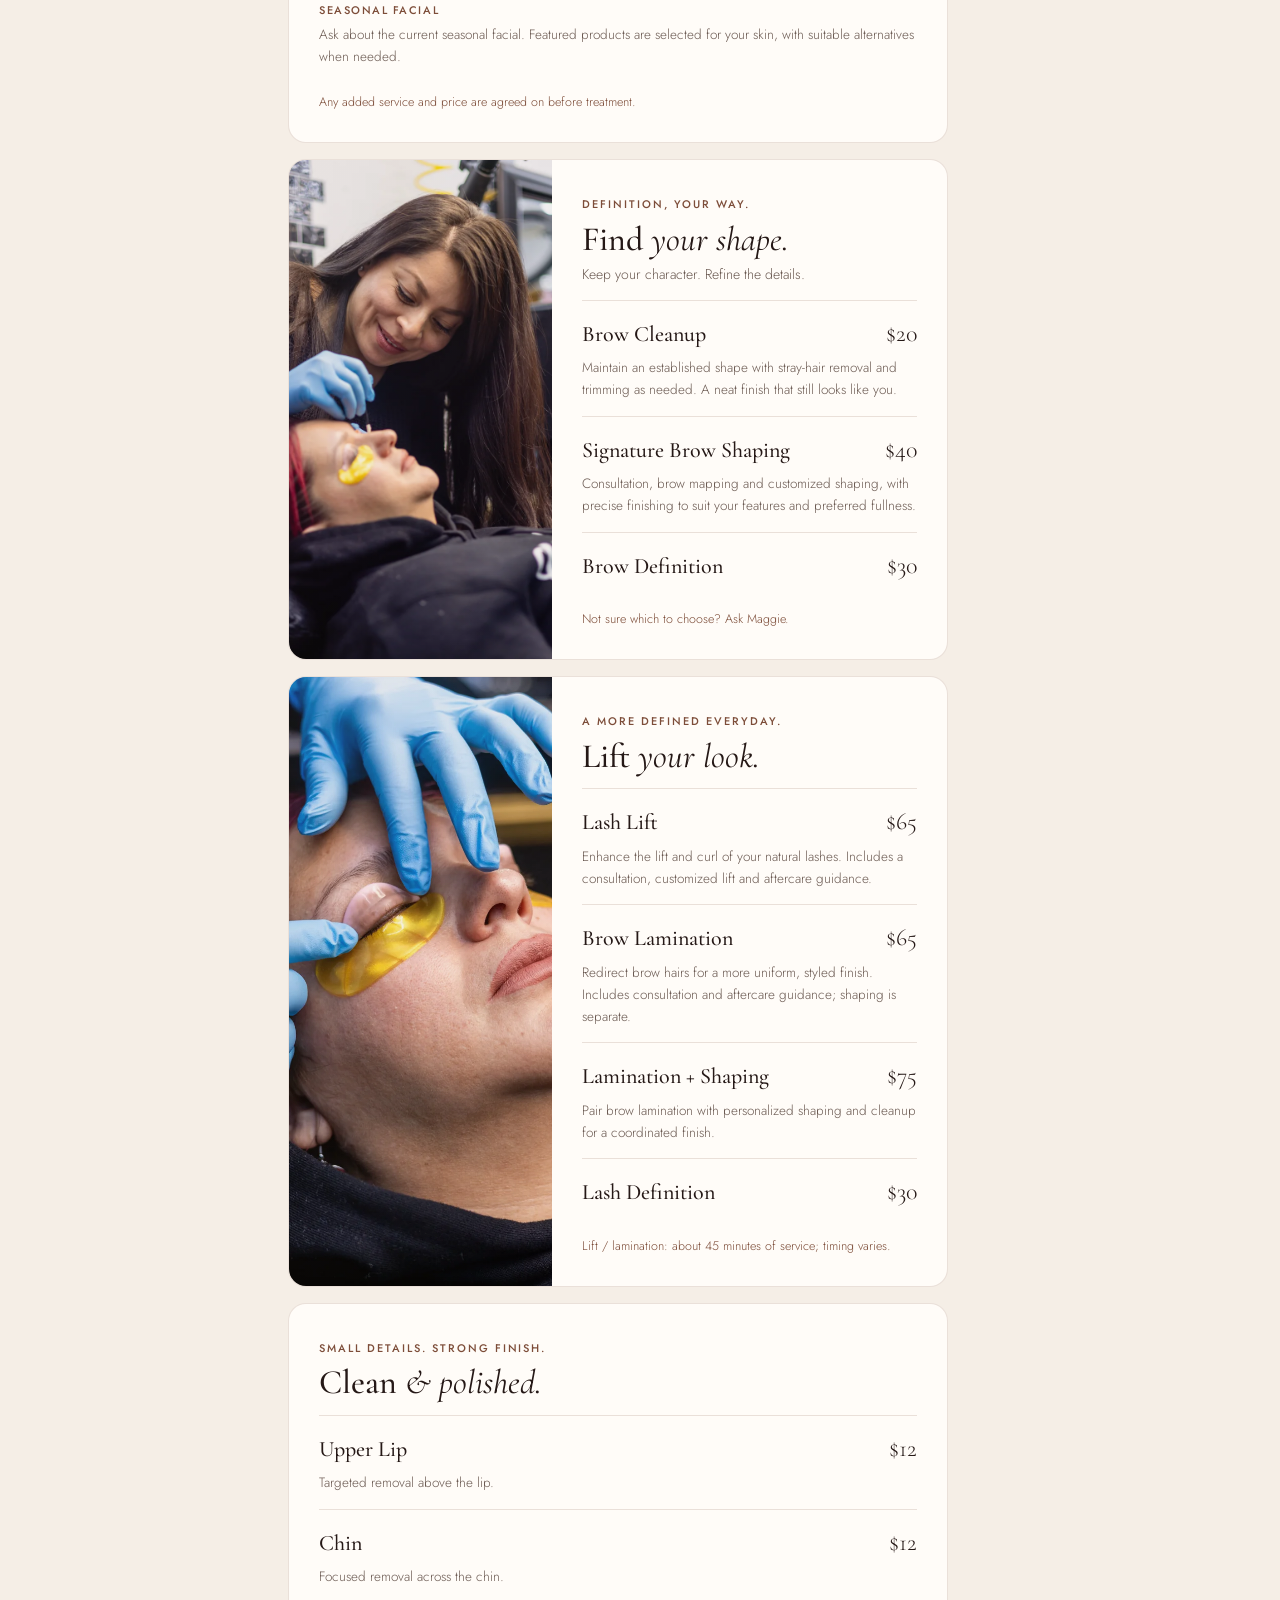
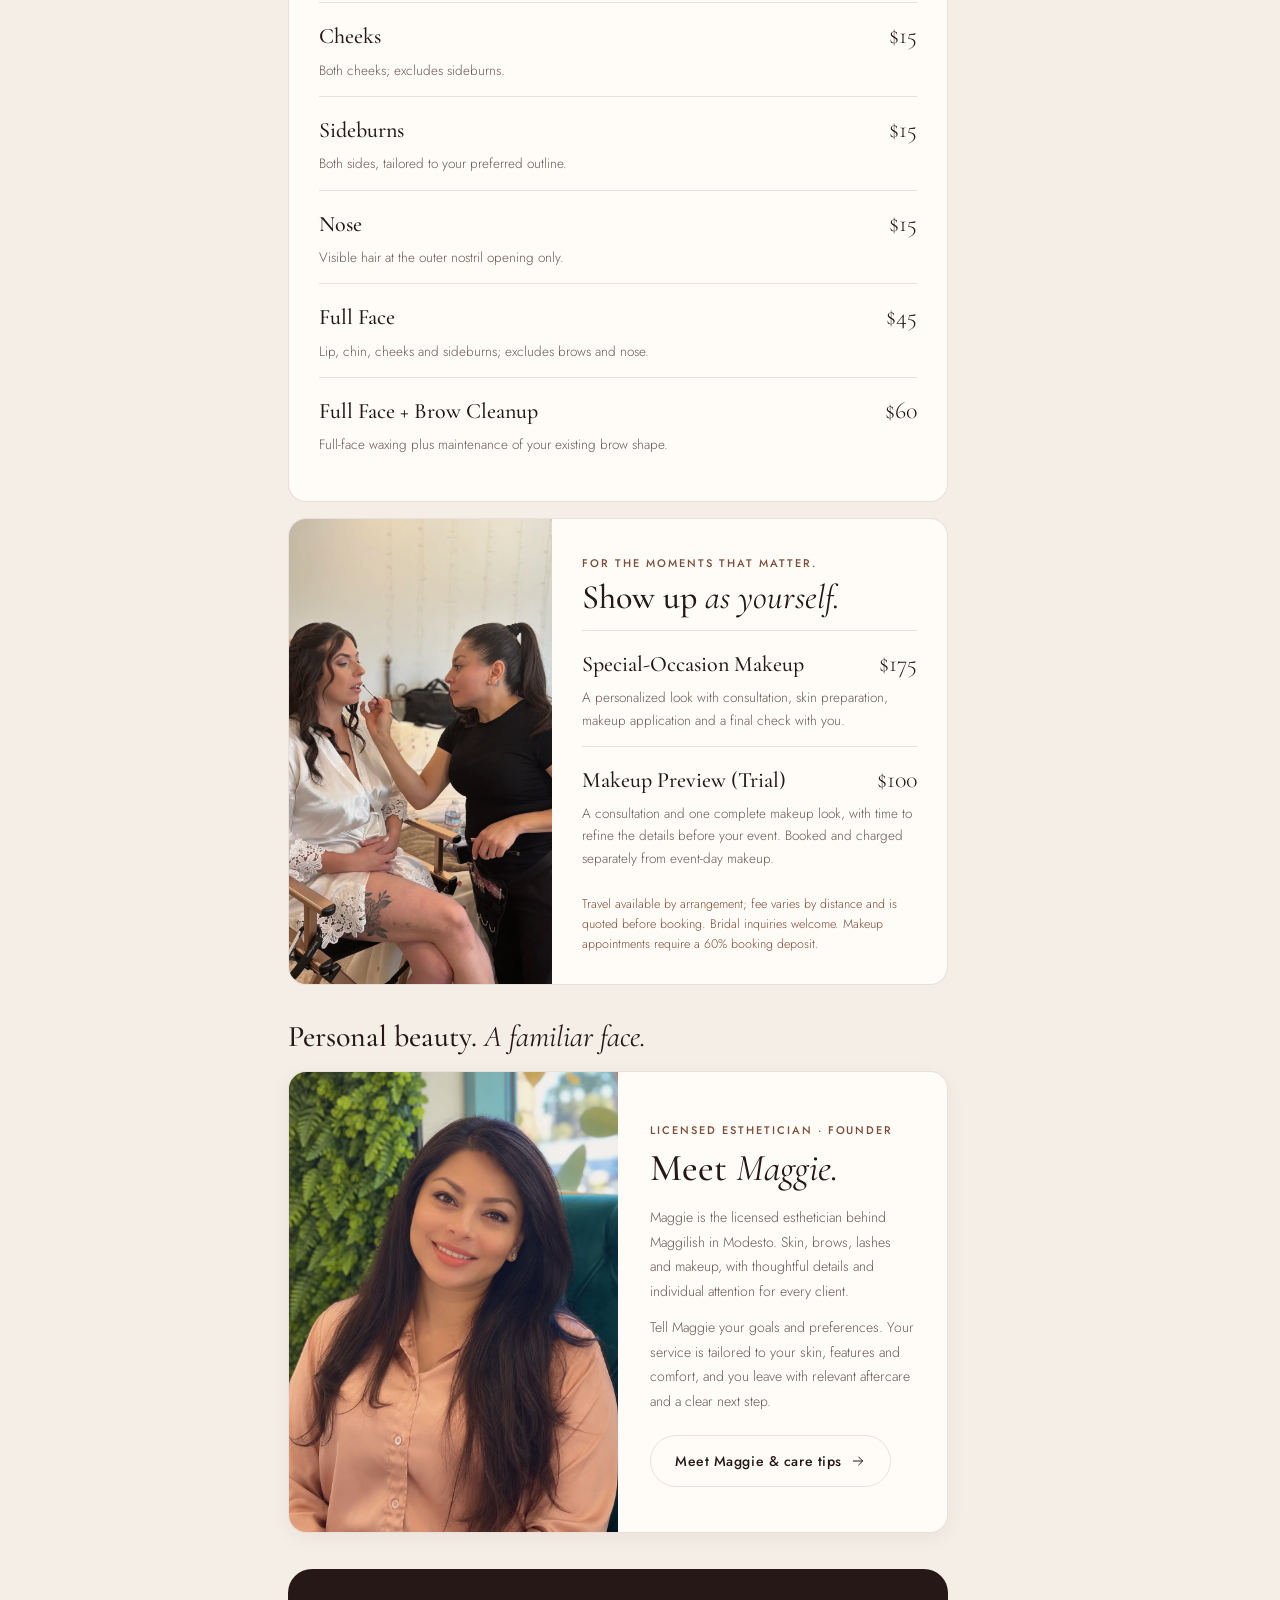
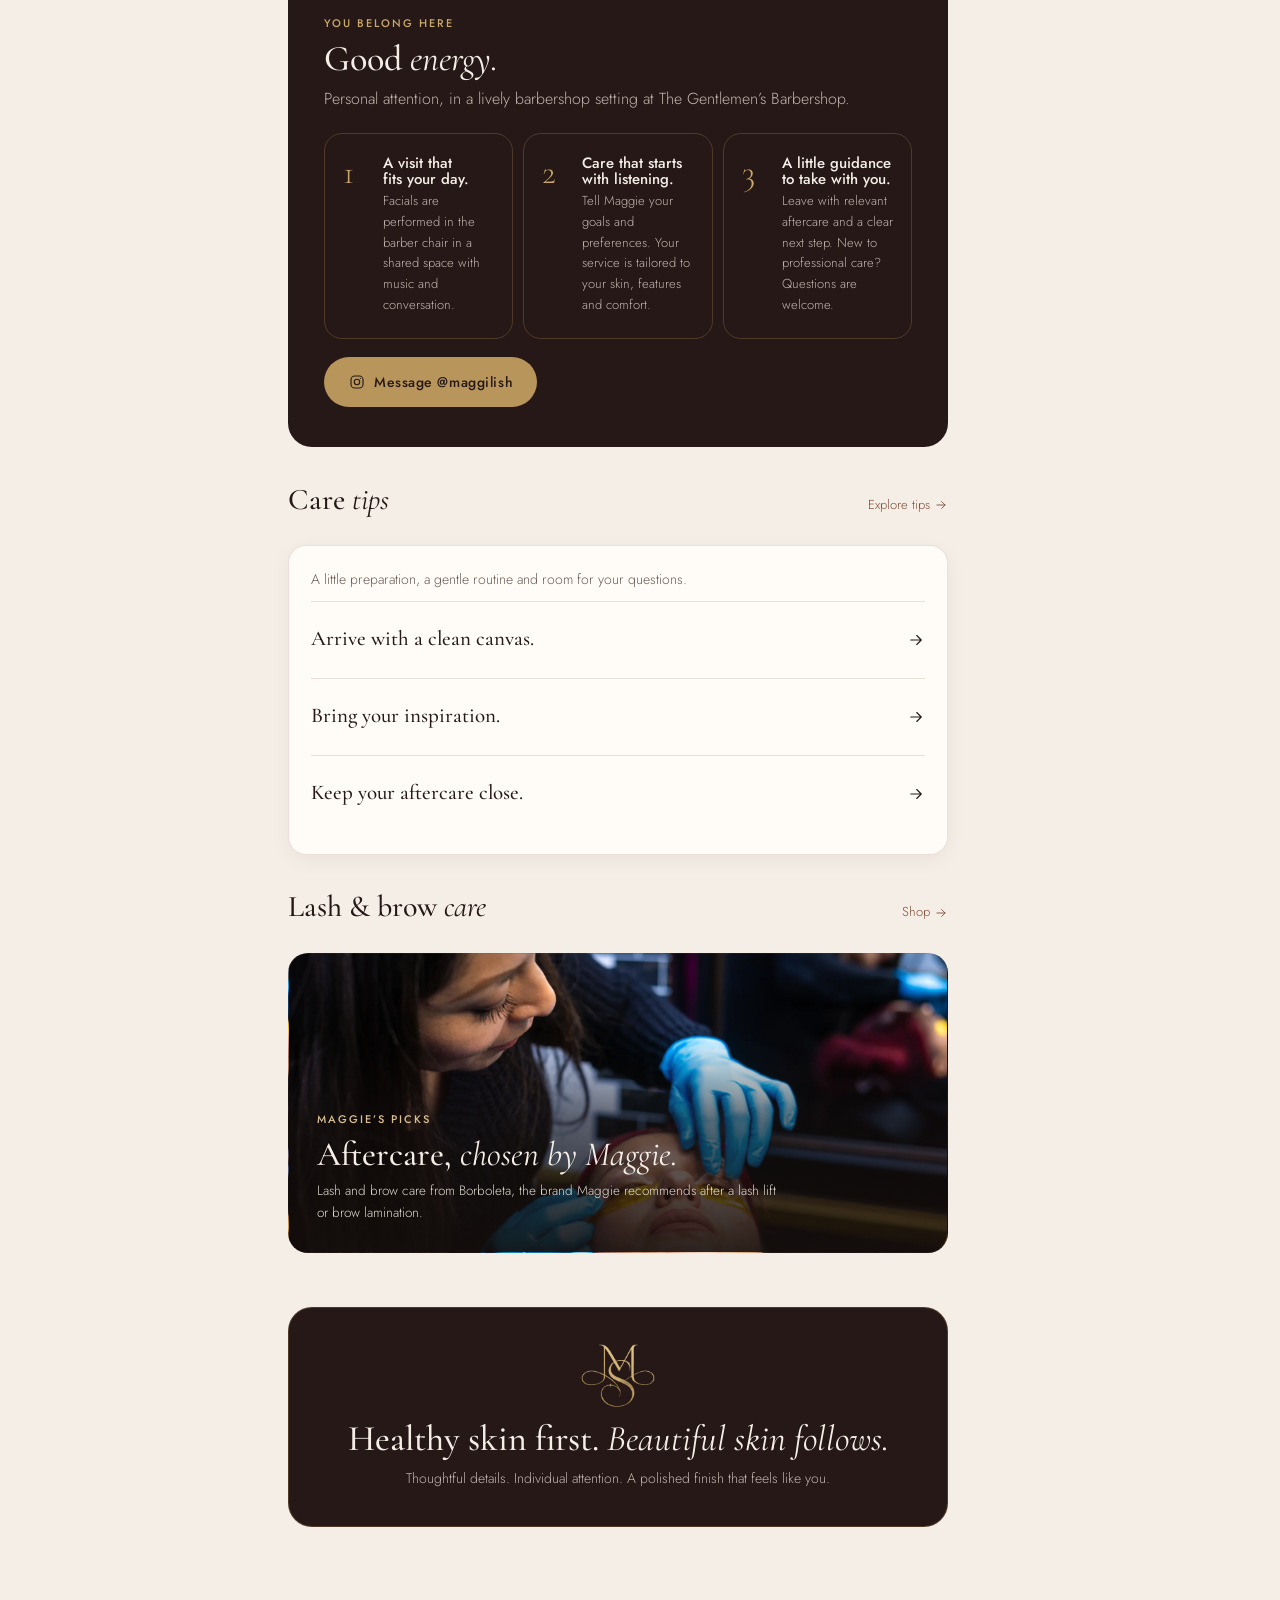
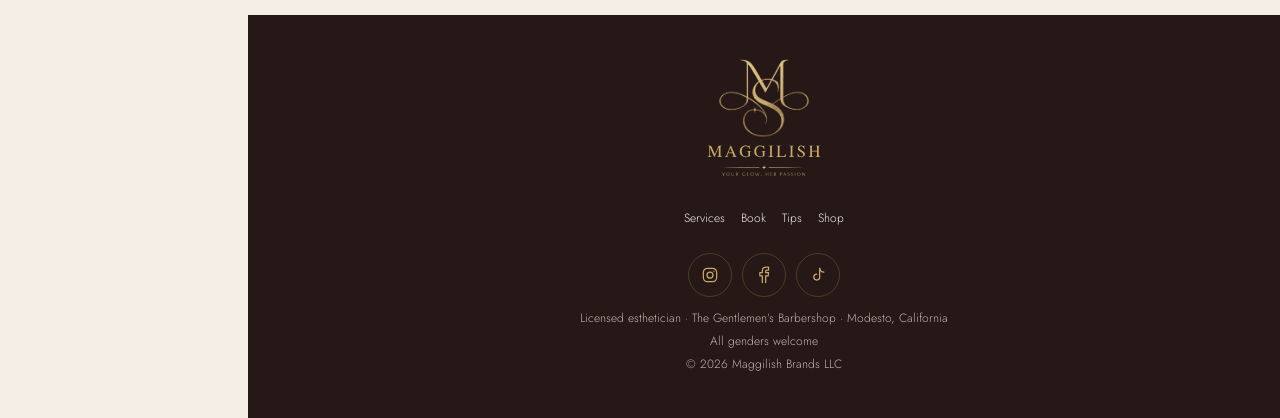
==== commit 90f705b2: "Unify site into one neutral design with gold logo, new menu and Borboleta shop - Retire For her / Fo" ====
--- a/index.html
+++ b/index.html
@@ -1,14 +1,13 @@
 <!doctype html>
-<html lang="en" data-side="her">
+<html lang="en">
 <head>
-<script>/* Demo entry screen only; not a security boundary. */(function(){try{if(sessionStorage.getItem('maggilish-demo-access')==='yes')return;}catch(e){}window.location.replace('/login/');})();</script>
 <meta charset="utf-8">
 <meta name="viewport" content="width=device-width,initial-scale=1,viewport-fit=cover">
-<title>Maggilish · Lash lifts &amp; brows in Modesto</title>
-<meta name="description" content="Lash lifts, lash tints and brow shaping with Maggie in Modesto, California. Facials coming soon.">
+<title>Maggilish · Licensed esthetician in Modesto · Skin, brows, lashes &amp; makeup</title>
+<meta name="description" content="Facials, brow shaping, lash lifts, facial waxing and special-occasion makeup with Maggie, licensed esthetician at The Gentlemen&#8217;s Barbershop in Modesto, California. All genders welcome.">
 <link rel="canonical" href="https://maggilish.com/">
 <meta name="theme-color" content="#F5EEE6">
-<meta property="og:type" content="website"><meta property="og:title" content="Maggilish · Lash lifts &amp; brows in Modesto"><meta property="og:description" content="Lash lifts, lash tints and brow shaping with Maggie in Modesto, California. Facials coming soon.">
+<meta property="og:type" content="website"><meta property="og:title" content="Maggilish · Licensed esthetician in Modesto · Skin, brows, lashes &amp; makeup"><meta property="og:description" content="Facials, brow shaping, lash lifts, facial waxing and special-occasion makeup with Maggie, licensed esthetician at The Gentlemen&#8217;s Barbershop in Modesto, California. All genders welcome.">
 <meta property="og:url" content="https://maggilish.com/"><meta property="og:image" content="https://maggilish.com/assets/img/og.jpg">
 <link rel="icon" href="/assets/brand/favicon-64.png" sizes="64x64">
 <link rel="apple-touch-icon" href="/assets/brand/apple-touch-icon.png">
@@ -16,106 +15,70 @@
 <meta name="apple-mobile-web-app-capable" content="yes"><meta name="apple-mobile-web-app-title" content="Maggilish">
 <link rel="preconnect" href="https://fonts.googleapis.com"><link rel="preconnect" href="https://fonts.gstatic.com" crossorigin>
 <link href="https://fonts.googleapis.com/css2?family=Cormorant+Garamond:ital,wght@0,300;0,400;0,500;1,300;1,400;1,500&family=Jost:wght@300;400;500;600&display=swap" rel="stylesheet">
-<link rel="stylesheet" href="/assets/site.css?v=20261105.2">
-<script>(function(){try{var s=localStorage.getItem('maggilish-side');var f=document.documentElement.getAttribute('data-force');if(!f&&s)document.documentElement.setAttribute('data-side',s);}catch(e){}})();</script>
+<link rel="stylesheet" href="/assets/site.css?v=20261123.1">
 </head>
 <body>
 <a class="skip" href="#main">Skip to content</a>
 <div class="app">
-<aside class="side" aria-label="Main menu">
-<a class="logo" href="/"><img class="for-her" src="/assets/brand/nimbus-wordmark-light.svg" alt="Maggilish" width="200" height="74"><img class="for-his" src="/assets/brand/nimbus-wordmark-dark.svg" alt="Maggilish" width="200" height="74"></a>
-<nav><a href="/" aria-current=page><svg class="ico" viewBox="0 0 24 24" aria-hidden="true" style="width:20px;height:20px"><path d="M3 11 12 4l9 7v9a1 1 0 0 1-1 1h-5v-6h-6v6H4a1 1 0 0 1-1-1z"/></svg>Home</a><a href="/#services"><svg class="ico" viewBox="0 0 24 24" aria-hidden="true" style="width:20px;height:20px"><rect x="4" y="4" width="7" height="7" rx="2"/><rect x="13" y="4" width="7" height="7" rx="2"/><rect x="4" y="13" width="7" height="7" rx="2"/><rect x="13" y="13" width="7" height="7" rx="2"/></svg>Services</a><a href="/book/"><svg class="ico" viewBox="0 0 24 24" aria-hidden="true" style="width:20px;height:20px"><rect x="3.5" y="5" width="17" height="15" rx="3"/><path d="M8 3v4M16 3v4M3.5 10h17"/></svg>Book<span class=soon>Soon</span></a><a href="/tips/"><svg class="ico" viewBox="0 0 24 24" aria-hidden="true" style="width:20px;height:20px"><path d="M9 18h6M10 21h4M12 3a6 6 0 0 0-4 10.5c.8.8 1 1.5 1 2.5h6c0-1 .2-1.7 1-2.5A6 6 0 0 0 12 3z"/></svg>Tips</a><a href="/shop/"><svg class="ico" viewBox="0 0 24 24" aria-hidden="true" style="width:20px;height:20px"><path d="M5 8h14l-1 12H6z"/><path d="M9 8a3 3 0 0 1 6 0"/></svg>Shop<span class=soon>Soon</span></a></nav>
-<div class="card help for-her"><img src="/assets/brand/emblem-light.webp" alt="" width="42" height="37"><h3>Booking opens soon</h3><p class="mute">Online booking is on the way.</p></div><div class="card help for-his"><img src="/assets/brand/emblem-dark.webp" alt="" width="42" height="37"><h3>Booking opens soon</h3><p class="mute">Online booking is on the way.</p></div>
+<aside class="side dark" aria-label="Main menu">
+<a class="logo" href="/"><img src="/assets/brand/nimbus-wordmark-gold.svg" alt="Maggilish" width="200" height="74"></a>
+<nav><a href="/" aria-current=page><svg class="ico" viewBox="0 0 24 24" aria-hidden="true" style="width:20px;height:20px"><path d="M3 11 12 4l9 7v9a1 1 0 0 1-1 1h-5v-6h-6v6H4a1 1 0 0 1-1-1z"/></svg>Home</a><a href="/#services"><svg class="ico" viewBox="0 0 24 24" aria-hidden="true" style="width:20px;height:20px"><rect x="4" y="4" width="7" height="7" rx="2"/><rect x="13" y="4" width="7" height="7" rx="2"/><rect x="4" y="13" width="7" height="7" rx="2"/><rect x="13" y="13" width="7" height="7" rx="2"/></svg>Services</a><a href="/book/"><svg class="ico" viewBox="0 0 24 24" aria-hidden="true" style="width:20px;height:20px"><rect x="3.5" y="5" width="17" height="15" rx="3"/><path d="M8 3v4M16 3v4M3.5 10h17"/></svg>Book</a><a href="/tips/"><svg class="ico" viewBox="0 0 24 24" aria-hidden="true" style="width:20px;height:20px"><path d="M9 18h6M10 21h4M12 3a6 6 0 0 0-4 10.5c.8.8 1 1.5 1 2.5h6c0-1 .2-1.7 1-2.5A6 6 0 0 0 12 3z"/></svg>Tips</a><a href="/shop/"><svg class="ico" viewBox="0 0 24 24" aria-hidden="true" style="width:20px;height:20px"><path d="M5 8h14l-1 12H6z"/><path d="M9 8a3 3 0 0 1 6 0"/></svg>Shop</a></nav>
+<div class="help"><img src="/assets/brand/emblem-gold.webp" alt="" width="42" height="37">
+<h3>The Gentlemen&#8217;s Barbershop</h3><p class="mute">Modesto, California</p><div class="socials"><a href="https://www.instagram.com/maggilish/" rel="noopener" aria-label="Maggilish on Instagram"><svg class="ico" viewBox="0 0 24 24" aria-hidden="true" style="width:20px;height:20px"><rect x="4" y="4" width="16" height="16" rx="5"/><circle cx="12" cy="12" r="3.6"/><path d="M16.6 7.4h.01"/></svg></a><a href="https://www.facebook.com/profile.php?id=100063951256102" rel="noopener" aria-label="Maggilish on Facebook"><svg class="ico" viewBox="0 0 24 24" aria-hidden="true" style="width:20px;height:20px"><path d="M14 21v-8h3l.5-4H14V7.5c0-1 .4-1.5 1.5-1.5h2V2.5h-3C11.5 2.5 10 4.3 10 7v2H7v4h3v8"/></svg></a><a href="https://www.tiktok.com/@maggilish" rel="noopener" aria-label="Maggilish on TikTok"><svg class="ico" viewBox="0 0 24 24" aria-hidden="true" style="width:20px;height:20px"><path d="M14 4v10.5a3.5 3.5 0 1 1-3.5-3.5"/><path d="M14 4c.5 2.6 2.4 4.4 5 4.6"/></svg></a></div></div>
 </aside>
 <div class="content">
 <header class="top">
-<a class="logo" href="/" aria-label="Maggilish home"><img class="for-her" src="/assets/brand/nimbus-wordmark-light.svg" alt="Maggilish" width="103" height="38"><img class="for-his" src="/assets/brand/nimbus-wordmark-dark.svg" alt="Maggilish" width="103" height="38"></a>
-<div class="hello rail-hide">Maggilish · Personal beauty, thoughtful care</div>
-<div class="actions"><div class="toggle" role="group" aria-label="Show services for"><button type="button" data-side="her" aria-pressed="true">For her</button><button type="button" data-side="his" aria-pressed="false">For him</button></div></div>
+<a class="logo" href="/" aria-label="Maggilish home"><img src="/assets/brand/nimbus-wordmark-gold-deep.svg" alt="Maggilish" width="120" height="44"></a>
+<div class="hello">Licensed esthetician · Skin, brows, lashes &amp; makeup</div>
+<div class="actions"><a class="btn sm" href="https://instagram.com/maggilish" rel="noopener">Book</a></div>
 </header>
-<main id="main"><div class="greet"><p class="mute for-her" style="font-size:13px">Hello, welcome in</p><p class="mute for-his" style="font-size:13px">Welcome in</p><h1>What can I do for you?</h1></div>
-<div class="home-grid"><div><div class="for-her">
+<main id="main"><div class="greet"><p class="mute" style="font-size:13px">Welcome in</p><h1>What can I do for you?</h1></div>
+<div class="home-grid"><div>
 <section class="hero" style="background-image:url(/assets/img/maggie-at-work.webp)" aria-label="Welcome">
-<div class="in"><span class="lab">Maggilish · Modesto</span><h2 style="margin-top:8px">Lifted lashes.<br><em>Defined brows.</em></h2><p class="mute">Lash lifts and brow shaping with Maggie in Modesto. Facials coming soon.</p>
+<div class="in"><span class="lab">Licensed esthetician · Modesto</span><h2 style="margin-top:8px">Personal care.<br><em>At your pace.</em></h2>
+<p class="mute">Skin, brows, lashes and makeup with Maggie at The Gentlemen&#8217;s Barbershop. All genders welcome.</p>
 <a class="btn" href="/book/">Book a visit <svg class="ico" viewBox="0 0 24 24" aria-hidden="true" style="width:16px;height:16px"><path d="M5 12h14M13 6l6 6-6 6"/></svg></a></div></section>
-<nav class="cats" aria-label="Service categories"><a href="#services"><span class="c"><svg class="ico" viewBox="0 0 24 24" aria-hidden="true" style="width:24px;height:24px"><path d="M2.5 12S6 6 12 6s9.5 6 9.5 6-3.5 6-9.5 6-9.5-6-9.5-6z"/><circle cx="12" cy="12" r="2.5"/></svg></span>Lashes</a><a href="#services"><span class="c"><svg class="ico" viewBox="0 0 24 24" aria-hidden="true" style="width:24px;height:24px"><path d="M3 13c4-5 11-6 18-2"/><path d="M5 17c3-1.5 7-1.8 11-.6"/></svg></span>Brows</a><a href="#services"><span class="c"><svg class="ico" viewBox="0 0 24 24" aria-hidden="true" style="width:24px;height:24px"><path d="M12 3l1.6 6.4L20 11l-6.4 1.6L12 19l-1.6-6.4L4 11l6.4-1.6z"/></svg></span>Combo</a><a href="#services"><span class="c"><svg class="ico" viewBox="0 0 24 24" aria-hidden="true" style="width:24px;height:24px"><path d="M5 19C5 9 11 4 20 4c0 9-5 15-15 15z"/><path d="M5 19l8-8"/></svg></span>Waxing</a><a href="#services"><span class="c"><svg class="ico" viewBox="0 0 24 24" aria-hidden="true" style="width:24px;height:24px"><path d="M12 3C8.5 8 6 11 6 14.5a6 6 0 0 0 12 0C18 11 15.5 8 12 3z"/></svg></span>Facials</a></nav>
-<div class="sec-h" id="services"><h2>Services</h2><a href="/book/">Book <svg class="ico" viewBox="0 0 24 24" aria-hidden="true" style="width:14px;height:14px"><path d="M5 12h14M13 6l6 6-6 6"/></svg></a></div>
-<div class="svc-grid"><article class="card svc"><div class="ph" style="background-image:url(/assets/img/lash-treatment.webp)" role="img" aria-label="Lash lift &amp; tint"></div><div class="body"><h3>Lash lift &amp; tint</h3><p class="mute">A natural curl and a deeper tint that lasts for weeks. No extensions, no mascara needed.</p><div class="meta"><span class="t"><svg class="ico" viewBox="0 0 24 24" aria-hidden="true" style="width:14px;height:14px"><circle cx="12" cy="12" r="8.5"/><path d="M12 7.5V12l3 2"/></svg>45 min</span><a class="plus" href="/book/" aria-label="Book Lash lift &amp; tint"><svg class="ico" viewBox="0 0 24 24" aria-hidden="true" style="width:16px;height:16px"><path d="M12 5v14M5 12h14"/></svg></a></div></div></article><article class="card svc"><div class="ph" style="background-image:url(/assets/img/her-brows.webp)" role="img" aria-label="Brow shaping &amp; tint"></div><div class="body"><h3>Brow shaping &amp; tint</h3><p class="mute">Shaped to your face and tinted for fuller, defined brows.</p><div class="meta"><span class="t"><svg class="ico" viewBox="0 0 24 24" aria-hidden="true" style="width:14px;height:14px"><circle cx="12" cy="12" r="8.5"/><path d="M12 7.5V12l3 2"/></svg>30 min</span><a class="plus" href="/book/" aria-label="Book Brow shaping &amp; tint"><svg class="ico" viewBox="0 0 24 24" aria-hidden="true" style="width:16px;height:16px"><path d="M12 5v14M5 12h14"/></svg></a></div></div></article><article class="card svc"><div class="ph" style="background-image:url(/assets/img/lash-detail.webp)" role="img" aria-label="Lash lift + brow shape"></div><div class="body"><h3>Lash lift + brow shape</h3><p class="mute">The full eye refresh in one visit.</p><div class="meta"><span class="t"><svg class="ico" viewBox="0 0 24 24" aria-hidden="true" style="width:14px;height:14px"><circle cx="12" cy="12" r="8.5"/><path d="M12 7.5V12l3 2"/></svg>75 min</span><a class="plus" href="/book/" aria-label="Book Lash lift + brow shape"><svg class="ico" viewBox="0 0 24 24" aria-hidden="true" style="width:16px;height:16px"><path d="M12 5v14M5 12h14"/></svg></a></div></div></article><article class="card svc"><div class="ph"><svg class="ico" viewBox="0 0 24 24" aria-hidden="true" style="width:38px;height:38px"><path d="M5 19C5 9 11 4 20 4c0 9-5 15-15 15z"/><path d="M5 19l8-8"/></svg></div><div class="body"><h3>Facial waxing</h3><p class="mute">Lip and chin, gentle and quick.</p><div class="meta"><span class="t"><svg class="ico" viewBox="0 0 24 24" aria-hidden="true" style="width:14px;height:14px"><circle cx="12" cy="12" r="8.5"/><path d="M12 7.5V12l3 2"/></svg>15 min</span><a class="plus" href="/book/" aria-label="Book Facial waxing"><svg class="ico" viewBox="0 0 24 24" aria-hidden="true" style="width:16px;height:16px"><path d="M12 5v14M5 12h14"/></svg></a></div></div></article><article class="card svc"><div class="ph" style="background-image:url(/assets/img/facial.webp)" role="img" aria-label="Signature facial"></div><span class="soon">Coming soon</span><div class="body"><h3>Signature facial</h3><p class="mute">Facials are coming soon.</p><div class="meta"><span class="lab" style="font-size:10px">Facials</span><span class="t">Opening soon</span></div></div></article></div>
+<nav class="cats" aria-label="Service categories"><a href="#skin"><span class="c"><svg class="ico" viewBox="0 0 24 24" aria-hidden="true" style="width:24px;height:24px"><path d="M12 3C8.5 8 6 11 6 14.5a6 6 0 0 0 12 0C18 11 15.5 8 12 3z"/></svg></span>Skin</a><a href="#brows"><span class="c"><svg class="ico" viewBox="0 0 24 24" aria-hidden="true" style="width:24px;height:24px"><path d="M3 13c4-5 11-6 18-2"/><path d="M5 17c3-1.5 7-1.8 11-.6"/></svg></span>Brows</a><a href="#lashes"><span class="c"><svg class="ico" viewBox="0 0 24 24" aria-hidden="true" style="width:24px;height:24px"><path d="M2.5 12S6 6 12 6s9.5 6 9.5 6-3.5 6-9.5 6-9.5-6-9.5-6z"/><circle cx="12" cy="12" r="2.5"/></svg></span>Lashes</a><a href="#waxing"><span class="c"><svg class="ico" viewBox="0 0 24 24" aria-hidden="true" style="width:24px;height:24px"><path d="M5 19C5 9 11 4 20 4c0 9-5 15-15 15z"/><path d="M5 19l8-8"/></svg></span>Waxing</a><a href="#makeup"><span class="c"><svg class="ico" viewBox="0 0 24 24" aria-hidden="true" style="width:24px;height:24px"><path d="M14.5 4.5l5 5-8 8-5-5z"/><path d="M6.5 12.5C4 13 3.5 16 3 20c4-.5 7-1 7.5-3.5"/></svg></span>Makeup</a></nav>
+<div class="sec-h" id="services"><h2>Services <em>&amp; pricing</em></h2><a href="/book/">Book <svg class="ico" viewBox="0 0 24 24" aria-hidden="true" style="width:14px;height:14px"><path d="M5 12h14M13 6l6 6-6 6"/></svg></a></div>
+<div class="menu"><section class="card menu-sec has-ph" id="skin" aria-labelledby="skin-h"><div class="menu-ph brand-photo"><img src="/assets/img/lash-treatment.webp" alt="" width="1200" height="800" loading="lazy"></div><div class="menu-body"><span class="lab">Your skin. Your schedule.</span><h3 id="skin-h">Face <em>the day.</em></h3><p class="mute menu-intro">Chair-based facials, personalized to your skin.</p><ul class="menu-list"><li><div class="mi-h"><h4>The Fresh Start</h4><span class="price">$35</span></div><p class="mi-meta">20 min · Cleanse + hydrate</p><p class="mute">A quick refresh with cleansing, a hydrating mask, moisturizer and SPF.</p></li><li><div class="mi-h"><h4>The Glow-Up</h4><span class="price">$55</span></div><p class="mi-meta">35 min · Exfoliate + refresh</p><p class="mute">Cleansing, suitable exfoliation and a customized mask, finished with moisturizer and SPF.</p></li><li><div class="mi-h"><h4>The Main Event</h4><span class="price">$75</span></div><p class="mi-meta">50 min · The full facial</p><p class="mute">Includes everything in The Glow-Up, plus face and neck massage for a more complete care experience.</p></li></ul><p class="menu-note">Treatment times shown. Allow time for check-in.</p></div></section><section class="card menu-sec" id="enhance" aria-labelledby="enhance-h"><div class="menu-body"><span class="lab">Chosen for your skin.</span><h3 id="enhance-h">Make it <em>personal.</em></h3><ul class="menu-list"><li><div class="mi-h"><h4>Pore Focus</h4><span class="price">+$15</span></div><p class="mi-meta">Targeted extractions</p><p class="mute">Add dedicated time for suitable surface congestion. Includes up to 10 minutes of gentle extractions; not every blemish is suitable for removal. Available with The Glow-Up or The Main Event.</p></li><li><div class="mi-h"><h4>A fresh seasonal focus</h4><span class="price">Ask</span></div><p class="mi-meta">Seasonal facial</p><p class="mute">Ask about the current seasonal facial. Featured products are selected for your skin, with suitable alternatives when needed.</p></li></ul><p class="menu-note">Any added service and price are agreed on before treatment.</p></div></section><section class="card menu-sec has-ph" id="brows" aria-labelledby="brows-h"><div class="menu-ph brand-photo"><img src="/assets/img/maggie-at-work.webp" alt="" width="1200" height="800" loading="lazy"></div><div class="menu-body"><span class="lab">Definition, your way.</span><h3 id="brows-h">Find <em>your shape.</em></h3><p class="mute menu-intro">Keep your character. Refine the details.</p><ul class="menu-list"><li><div class="mi-h"><h4>Brow Cleanup</h4><span class="price">$20</span></div><p class="mute">Maintain an established shape with stray-hair removal and trimming as needed. A neat finish that still looks like you.</p></li><li><div class="mi-h"><h4>Signature Brow Shaping</h4><span class="price">$40</span></div><p class="mute">Consultation, brow mapping and customized shaping, with precise finishing to suit your features and preferred fullness.</p></li><li><div class="mi-h"><h4>Brow Definition</h4><span class="price">$30</span></div></li></ul><p class="menu-note">Not sure which to choose? Ask Maggie.</p></div></section><section class="card menu-sec has-ph" id="lashes" aria-labelledby="lashes-h"><div class="menu-ph brand-photo"><img src="/assets/img/lash-detail.webp" alt="" width="1200" height="800" loading="lazy"></div><div class="menu-body"><span class="lab">A more defined everyday.</span><h3 id="lashes-h">Lift <em>your look.</em></h3><ul class="menu-list"><li><div class="mi-h"><h4>Lash Lift</h4><span class="price">$65</span></div><p class="mute">Enhance the lift and curl of your natural lashes. Includes a consultation, customized lift and aftercare guidance.</p></li><li><div class="mi-h"><h4>Brow Lamination</h4><span class="price">$65</span></div><p class="mute">Redirect brow hairs for a more uniform, styled finish. Includes consultation and aftercare guidance; shaping is separate.</p></li><li><div class="mi-h"><h4>Lamination + Shaping</h4><span class="price">$75</span></div><p class="mute">Pair brow lamination with personalized shaping and cleanup for a coordinated finish.</p></li><li><div class="mi-h"><h4>Lash Definition</h4><span class="price">$30</span></div></li></ul><p class="menu-note">Lift / lamination: about 45 minutes of service; timing varies.</p></div></section><section class="card menu-sec" id="waxing" aria-labelledby="waxing-h"><div class="menu-body"><span class="lab">Small details. Strong finish.</span><h3 id="waxing-h">Clean <em>&amp; polished.</em></h3><ul class="menu-list"><li><div class="mi-h"><h4>Upper Lip</h4><span class="price">$12</span></div><p class="mute">Targeted removal above the lip.</p></li><li><div class="mi-h"><h4>Chin</h4><span class="price">$12</span></div><p class="mute">Focused removal across the chin.</p></li><li><div class="mi-h"><h4>Cheeks</h4><span class="price">$15</span></div><p class="mute">Both cheeks; excludes sideburns.</p></li><li><div class="mi-h"><h4>Sideburns</h4><span class="price">$15</span></div><p class="mute">Both sides, tailored to your preferred outline.</p></li><li><div class="mi-h"><h4>Nose</h4><span class="price">$15</span></div><p class="mute">Visible hair at the outer nostril opening only.</p></li><li><div class="mi-h"><h4>Full Face</h4><span class="price">$45</span></div><p class="mute">Lip, chin, cheeks and sideburns; excludes brows and nose.</p></li><li><div class="mi-h"><h4>Full Face + Brow Cleanup</h4><span class="price">$60</span></div><p class="mute">Full-face waxing plus maintenance of your existing brow shape.</p></li></ul></div></section><section class="card menu-sec has-ph" id="makeup" aria-labelledby="makeup-h"><div class="menu-ph brand-photo"><img src="/assets/img/makeup-bridal.webp" alt="" width="1200" height="800" loading="lazy"></div><div class="menu-body"><span class="lab">For the moments that matter.</span><h3 id="makeup-h">Show up <em>as yourself.</em></h3><ul class="menu-list"><li><div class="mi-h"><h4>Special-Occasion Makeup</h4><span class="price">$175</span></div><p class="mute">A personalized look with consultation, skin preparation, makeup application and a final check with you.</p></li><li><div class="mi-h"><h4>Makeup Preview (Trial)</h4><span class="price">$100</span></div><p class="mute">A consultation and one complete makeup look, with time to refine the details before your event. Booked and charged separately from event-day makeup.</p></li></ul><p class="menu-note">Travel available by arrangement; fee varies by distance and is quoted before booking. Bridal inquiries welcome. Makeup appointments require a 60% booking deposit.</p></div></section></div>
 <div class="sec-h"><h2>Personal beauty. <em>A familiar face.</em></h2></div>
 <section class="card meet-maggie" aria-label="Meet Maggie">
-<div class="brand-photo"><img src="/assets/img/maggie-portrait.webp" alt="Maggie smiling in the Maggilish studio" width="1800" height="1200" loading="lazy"></div>
-<div class="meet-copy"><span class="lab">The face behind Maggilish</span><h2>Meet <em>Maggie.</em></h2>
-<p class="mute">Personal beauty, thoughtful care. Maggie is the person behind Maggilish in Modesto, with a focus on lifted lashes, defined brows and helping you feel at ease.</p>
-<p class="mute">From choosing a service to caring for your results at home, there is always room for your questions.</p>
-<a class="btn ghost" href="/tips/">Explore care tips <svg class="ico" viewBox="0 0 24 24" aria-hidden="true" style="width:16px;height:16px"><path d="M5 12h14M13 6l6 6-6 6"/></svg></a></div></section>
-<figure class="studio-detail brand-photo"><img src="/assets/img/studio-tools.webp" alt="Lash tools and supplies arranged for a studio appointment" width="1800" height="1200" loading="lazy"><figcaption>A little look behind the scenes at Maggilish.</figcaption></figure>
-<div class="sec-h"><h2>How a visit <em>works</em></h2></div>
-<div class="steps">
-<div class="card step"><span class="n">1</span><div><h3>Pick your service</h3><p class="mute">Lashes, brows or both. Not sure? Maggie will help you choose.</p></div></div>
-<div class="card step"><span class="n">2</span><div><h3>Book a time</h3><p class="mute">Online booking opens soon, so you can pick a time in under a minute.</p></div></div>
-<div class="card step"><span class="n">3</span><div><h3>Relax and glow</h3><p class="mute">Leave with aftercare tips so your results last.</p></div></div>
-</div>
+<div class="brand-photo"><img src="/assets/img/maggie-headshot.webp" alt="Maggie, licensed esthetician and founder of Maggilish" width="1122" height="1402" loading="lazy"></div>
+<div class="meet-copy"><span class="lab">Licensed esthetician · Founder</span><h2>Meet <em>Maggie.</em></h2>
+<p class="mute">Maggie is the licensed esthetician behind Maggilish in Modesto. Skin, brows, lashes and makeup, with thoughtful details and individual attention for every client.</p>
+<p class="mute">Tell Maggie your goals and preferences. Your service is tailored to your skin, features and comfort, and you leave with relevant aftercare and a clear next step.</p>
+<a class="btn ghost" href="/tips/">Meet Maggie &amp; care tips <svg class="ico" viewBox="0 0 24 24" aria-hidden="true" style="width:16px;height:16px"><path d="M5 12h14M13 6l6 6-6 6"/></svg></a></div></section>
+<section class="band dark">
+<span class="lab">You belong here</span><h2>Good <em>energy.</em></h2>
+<p class="mute">Personal attention, in a lively barbershop setting at The Gentlemen&#8217;s Barbershop.</p>
+<div class="steps"><div class="card step"><span class="n">1</span><div><h3>A visit that fits your day.</h3><p class="mute">Facials are performed in the barber chair in a shared space with music and conversation.</p></div></div><div class="card step"><span class="n">2</span><div><h3>Care that starts with listening.</h3><p class="mute">Tell Maggie your goals and preferences. Your service is tailored to your skin, features and comfort.</p></div></div><div class="card step"><span class="n">3</span><div><h3>A little guidance to take with you.</h3><p class="mute">Leave with relevant aftercare and a clear next step. New to professional care? Questions are welcome.</p></div></div></div>
+<div class="btn-row"><a class="btn" href="https://instagram.com/maggilish" rel="noopener"><svg class="ico" viewBox="0 0 24 24" aria-hidden="true" style="width:18px;height:18px"><rect x="4" y="4" width="16" height="16" rx="5"/><circle cx="12" cy="12" r="3.6"/><path d="M16.6 7.4h.01"/></svg>Message @maggilish</a></div></section>
 <div class="sec-h"><h2>Care <em>tips</em></h2><a href="/tips/">Explore tips <svg class="ico" viewBox="0 0 24 24" aria-hidden="true" style="width:14px;height:14px"><path d="M5 12h14M13 6l6 6-6 6"/></svg></a></div>
-<div class="card tips-teaser"><p class="mute" style="font-size:14px">A little preparation, a gentle routine and room for your questions.</p><ul><li><a href="/tips/"><span class="q">Arrive with clean lashes.</span><svg class="ico" viewBox="0 0 24 24" aria-hidden="true" style="width:18px;height:18px"><path d="M5 12h14M13 6l6 6-6 6"/></svg></a></li><li><a href="/tips/"><span class="q">Bring your brow inspiration.</span><svg class="ico" viewBox="0 0 24 24" aria-hidden="true" style="width:18px;height:18px"><path d="M5 12h14M13 6l6 6-6 6"/></svg></a></li><li><a href="/tips/"><span class="q">Keep your aftercare close.</span><svg class="ico" viewBox="0 0 24 24" aria-hidden="true" style="width:18px;height:18px"><path d="M5 12h14M13 6l6 6-6 6"/></svg></a></li></ul></div>
-<div class="sec-h"><h2>Maggilish <em>Skin</em></h2><span class="soon">Coming soon</span></div>
-<a class="feature" href="/shop/" style="background-image:url(/assets/img/product-her-group.webp);background-position:center 40%">
-<div class="in"><span class="lab">Our own line is on the way</span><h2>A gentle routine,<br><em>made for your skin.</em></h2><p>Concept preview. Products are in development.</p></div></a>
+<div class="card tips-teaser"><p class="mute" style="font-size:14px">A little preparation, a gentle routine and room for your questions.</p><ul><li><a href="/tips/"><span class="q">Arrive with a clean canvas.</span><svg class="ico" viewBox="0 0 24 24" aria-hidden="true" style="width:18px;height:18px"><path d="M5 12h14M13 6l6 6-6 6"/></svg></a></li><li><a href="/tips/"><span class="q">Bring your inspiration.</span><svg class="ico" viewBox="0 0 24 24" aria-hidden="true" style="width:18px;height:18px"><path d="M5 12h14M13 6l6 6-6 6"/></svg></a></li><li><a href="/tips/"><span class="q">Keep your aftercare close.</span><svg class="ico" viewBox="0 0 24 24" aria-hidden="true" style="width:18px;height:18px"><path d="M5 12h14M13 6l6 6-6 6"/></svg></a></li></ul></div>
+<div class="sec-h"><h2>Lash &amp; brow <em>care</em></h2><a href="/shop/">Shop <svg class="ico" viewBox="0 0 24 24" aria-hidden="true" style="width:14px;height:14px"><path d="M5 12h14M13 6l6 6-6 6"/></svg></a></div>
+<a class="feature" href="/shop/" style="background-image:url(/assets/img/lash-care.webp)">
+<div class="in"><span class="lab">Maggie&#8217;s picks</span><h2>Aftercare, <em>chosen by Maggie.</em></h2><p>Lash and brow care from Borboleta, the brand Maggie recommends after a lash lift or brow lamination.</p></div></a>
 <div class="sec-h"></div>
-<section class="promise"><img src="/assets/brand/emblem-light.webp" alt="" width="74" height="64" loading="lazy">
+<section class="promise dark"><img src="/assets/brand/emblem-gold.webp" alt="" width="74" height="64" loading="lazy">
 <h2>Healthy skin first. <em>Beautiful skin follows.</em></h2>
-<p class="mute">Care before the sale, education with respect, and elegance that makes you feel welcome.</p></section>
-<div class="sec-h"></div>
-<a class="feature" href="/book/" style="background-image:url(/assets/img/studio-visit.webp)"><div class="in"><span class="lab">The studio</span><h2>Calm, warm and <em>all about you.</em></h2><p>Booking opens soon.</p></div></a>
-</div><div class="for-his">
-<section class="hero" style="background-image:url(/assets/img/his-hero.webp)" aria-label="Welcome">
-<div class="in"><span class="lab">Maggilish · Modesto</span><h2 style="margin-top:8px">Clean brows.<br><em>No guesswork.</em></h2><p class="mute">Brow clean-ups, tints and waxing, explained plainly. Men&#8217;s facials coming soon.</p>
-<a class="btn" href="/book/">Book a visit <svg class="ico" viewBox="0 0 24 24" aria-hidden="true" style="width:16px;height:16px"><path d="M5 12h14M13 6l6 6-6 6"/></svg></a></div></section>
-<nav class="cats" aria-label="Service categories"><a href="#services"><span class="c"><svg class="ico" viewBox="0 0 24 24" aria-hidden="true" style="width:24px;height:24px"><path d="M3 13c4-5 11-6 18-2"/><path d="M5 17c3-1.5 7-1.8 11-.6"/></svg></span>Brows</a><a href="#services"><span class="c"><svg class="ico" viewBox="0 0 24 24" aria-hidden="true" style="width:24px;height:24px"><path d="M12 3l1.6 6.4L20 11l-6.4 1.6L12 19l-1.6-6.4L4 11l6.4-1.6z"/></svg></span>Tint</a><a href="#services"><span class="c"><svg class="ico" viewBox="0 0 24 24" aria-hidden="true" style="width:24px;height:24px"><path d="M2.5 12S6 6 12 6s9.5 6 9.5 6-3.5 6-9.5 6-9.5-6-9.5-6z"/><circle cx="12" cy="12" r="2.5"/></svg></span>Lashes</a><a href="#services"><span class="c"><svg class="ico" viewBox="0 0 24 24" aria-hidden="true" style="width:24px;height:24px"><path d="M5 19C5 9 11 4 20 4c0 9-5 15-15 15z"/><path d="M5 19l8-8"/></svg></span>Waxing</a><a href="#services"><span class="c"><svg class="ico" viewBox="0 0 24 24" aria-hidden="true" style="width:24px;height:24px"><circle cx="12" cy="12" r="8.5"/><path d="M9 10h.01M15 10h.01M9 15c1.7 1.3 4.3 1.3 6 0"/></svg></span>Facials</a></nav>
-<div class="sec-h" id="services"><h2>Services</h2><a href="/book/">Book <svg class="ico" viewBox="0 0 24 24" aria-hidden="true" style="width:14px;height:14px"><path d="M5 12h14M13 6l6 6-6 6"/></svg></a></div>
-<div class="svc-grid"><article class="card svc"><div class="ph" style="background-image:url(/assets/img/his-brows.webp)" role="img" aria-label="Brow clean-up"></div><div class="body"><h3>Brow clean-up</h3><p class="mute">Tidy and natural, never over-shaped.</p><div class="meta"><span class="t"><svg class="ico" viewBox="0 0 24 24" aria-hidden="true" style="width:14px;height:14px"><circle cx="12" cy="12" r="8.5"/><path d="M12 7.5V12l3 2"/></svg>15 min</span><a class="plus" href="/book/" aria-label="Book Brow clean-up"><svg class="ico" viewBox="0 0 24 24" aria-hidden="true" style="width:16px;height:16px"><path d="M12 5v14M5 12h14"/></svg></a></div></div></article><article class="card svc"><div class="ph"><svg class="ico" viewBox="0 0 24 24" aria-hidden="true" style="width:38px;height:38px"><path d="M12 3l1.6 6.4L20 11l-6.4 1.6L12 19l-1.6-6.4L4 11l6.4-1.6z"/></svg></div><div class="body"><h3>Brow tint</h3><p class="mute">Fills in sparse or light brows without looking done.</p><div class="meta"><span class="t"><svg class="ico" viewBox="0 0 24 24" aria-hidden="true" style="width:14px;height:14px"><circle cx="12" cy="12" r="8.5"/><path d="M12 7.5V12l3 2"/></svg>15 min</span><a class="plus" href="/book/" aria-label="Book Brow tint"><svg class="ico" viewBox="0 0 24 24" aria-hidden="true" style="width:16px;height:16px"><path d="M12 5v14M5 12h14"/></svg></a></div></div></article><article class="card svc"><div class="ph"><svg class="ico" viewBox="0 0 24 24" aria-hidden="true" style="width:38px;height:38px"><path d="M2.5 12S6 6 12 6s9.5 6 9.5 6-3.5 6-9.5 6-9.5-6-9.5-6z"/><circle cx="12" cy="12" r="2.5"/></svg></div><div class="body"><h3>Lash tint</h3><p class="mute">Darker lashes, no mascara, nobody can tell.</p><div class="meta"><span class="t"><svg class="ico" viewBox="0 0 24 24" aria-hidden="true" style="width:14px;height:14px"><circle cx="12" cy="12" r="8.5"/><path d="M12 7.5V12l3 2"/></svg>20 min</span><a class="plus" href="/book/" aria-label="Book Lash tint"><svg class="ico" viewBox="0 0 24 24" aria-hidden="true" style="width:16px;height:16px"><path d="M12 5v14M5 12h14"/></svg></a></div></div></article><article class="card svc"><div class="ph"><svg class="ico" viewBox="0 0 24 24" aria-hidden="true" style="width:38px;height:38px"><path d="M5 19C5 9 11 4 20 4c0 9-5 15-15 15z"/><path d="M5 19l8-8"/></svg></div><div class="body"><h3>Facial waxing</h3><p class="mute">Brow, ear and nose, quick and clean.</p><div class="meta"><span class="t"><svg class="ico" viewBox="0 0 24 24" aria-hidden="true" style="width:14px;height:14px"><circle cx="12" cy="12" r="8.5"/><path d="M12 7.5V12l3 2"/></svg>15 min</span><a class="plus" href="/book/" aria-label="Book Facial waxing"><svg class="ico" viewBox="0 0 24 24" aria-hidden="true" style="width:16px;height:16px"><path d="M12 5v14M5 12h14"/></svg></a></div></div></article><article class="card svc"><div class="ph" style="background-image:url(/assets/img/his-studio.webp)" role="img" aria-label="Men&#8217;s facial"></div><span class="soon">Coming soon</span><div class="body"><h3>Men&#8217;s facial</h3><p class="mute">Men&#8217;s facials are coming soon.</p><div class="meta"><span class="lab" style="font-size:10px">Facials</span><span class="t">Opening soon</span></div></div></article></div>
-<div class="sec-h"><h2>Personal beauty. <em>A familiar face.</em></h2></div>
-<section class="card meet-maggie" aria-label="Meet Maggie">
-<div class="brand-photo"><img src="/assets/img/maggie-portrait.webp" alt="Maggie smiling in the Maggilish studio" width="1800" height="1200" loading="lazy"></div>
-<div class="meet-copy"><span class="lab">The face behind Maggilish</span><h2>Meet <em>Maggie.</em></h2>
-<p class="mute">Personal beauty, thoughtful care. Maggie is the person behind Maggilish in Modesto, with a focus on lifted lashes, defined brows and helping you feel at ease.</p>
-<p class="mute">From choosing a service to caring for your results at home, there is always room for your questions.</p>
-<a class="btn ghost" href="/tips/">Explore care tips <svg class="ico" viewBox="0 0 24 24" aria-hidden="true" style="width:16px;height:16px"><path d="M5 12h14M13 6l6 6-6 6"/></svg></a></div></section>
-<figure class="studio-detail brand-photo"><img src="/assets/img/studio-tools.webp" alt="Lash tools and supplies arranged for a studio appointment" width="1800" height="1200" loading="lazy"><figcaption>A little look behind the scenes at Maggilish.</figcaption></figure>
-<div class="sec-h"><h2>How a visit <em>works</em></h2></div>
-<div class="steps">
-<div class="card step"><span class="n">1</span><div><h3>Pick your service</h3><p class="mute">Brows, tint or waxing. Not sure? Maggie will tell you straight.</p></div></div>
-<div class="card step"><span class="n">2</span><div><h3>Book a time</h3><p class="mute">Online booking opens soon, so you can pick a time in under a minute.</p></div></div>
-<div class="card step"><span class="n">3</span><div><h3>In and out</h3><p class="mute">Quick, clean and natural. Nobody will know; they will just notice.</p></div></div>
-</div>
-<div class="sec-h"><h2>Care <em>tips</em></h2><a href="/tips/">Explore tips <svg class="ico" viewBox="0 0 24 24" aria-hidden="true" style="width:14px;height:14px"><path d="M5 12h14M13 6l6 6-6 6"/></svg></a></div>
-<div class="card tips-teaser"><p class="mute" style="font-size:14px">A little preparation, a gentle routine and room for your questions.</p><ul><li><a href="/tips/"><span class="q">Arrive with clean lashes.</span><svg class="ico" viewBox="0 0 24 24" aria-hidden="true" style="width:18px;height:18px"><path d="M5 12h14M13 6l6 6-6 6"/></svg></a></li><li><a href="/tips/"><span class="q">Bring your brow inspiration.</span><svg class="ico" viewBox="0 0 24 24" aria-hidden="true" style="width:18px;height:18px"><path d="M5 12h14M13 6l6 6-6 6"/></svg></a></li><li><a href="/tips/"><span class="q">Keep your aftercare close.</span><svg class="ico" viewBox="0 0 24 24" aria-hidden="true" style="width:18px;height:18px"><path d="M5 12h14M13 6l6 6-6 6"/></svg></a></li></ul></div>
-<div class="sec-h"><h2>Maggilish <em>Men</em></h2><span class="soon">Coming soon</span></div>
-<a class="feature" href="/shop/" style="background-image:url(/assets/img/product-his-group.webp);background-position:center 40%">
-<div class="in"><span class="lab">Our own line is on the way</span><h2>A five-minute routine,<br><em>made for men.</em></h2><p>Concept preview. Products are in development.</p></div></a>
-<div class="sec-h"></div>
-<section class="promise"><img src="/assets/brand/emblem-dark.webp" alt="" width="74" height="64" loading="lazy">
-<h2>Healthy skin first. <em>Beautiful skin follows.</em></h2>
-<p class="mute">Care before the sale, education with respect, and elegance that makes you feel welcome, for him too.</p></section>
-<div class="sec-h"></div>
-<a class="feature" href="/book/" style="background-image:url(/assets/img/studio-visit.webp)"><div class="in"><span class="lab">The studio</span><h2>Quiet, clean and <em>no fuss.</em></h2><p>Booking opens soon.</p></div></a>
-</div></div><aside class="rail rail-only" aria-label="Quick info">
-<div class="card" style="padding:20px"><span class="lab">Book</span><h3 style="font-size:24px;margin-top:6px">Online booking <em>opens soon</em></h3>
-<p class="mute" style="font-size:13.5px;margin-top:8px">Lash lifts, brows and waxing first. Facials follow once Maggie&#8217;s license is in place.</p>
-<div style="display:grid;gap:8px;margin-top:14px"><span class="soon" style="justify-self:start">Coming soon</span></div></div>
-<div class="card" style="padding:20px"><div class="brand-photo rail-portrait"><img src="/assets/img/maggie-brand.webp" alt="Maggie with the Maggilish brand mirror" width="1800" height="1200" loading="lazy"></div><span class="lab">Tips</span>
-<ul style="list-style:none;margin-top:6px"><li class="for-her" style="padding:10px 0;border-top:1px solid var(--line);font-family:var(--serif);font-size:17px;line-height:1.2">Arrive with clean lashes.</li><li class="for-her" style="padding:10px 0;border-top:1px solid var(--line);font-family:var(--serif);font-size:17px;line-height:1.2">Bring your brow inspiration.</li><li class="for-her" style="padding:10px 0;border-top:1px solid var(--line);font-family:var(--serif);font-size:17px;line-height:1.2">Keep your aftercare close.</li><li class="for-his" style="padding:10px 0;border-top:1px solid var(--line);font-family:var(--serif);font-size:17px;line-height:1.2">Arrive with clean lashes.</li><li class="for-his" style="padding:10px 0;border-top:1px solid var(--line);font-family:var(--serif);font-size:17px;line-height:1.2">Bring your brow inspiration.</li><li class="for-his" style="padding:10px 0;border-top:1px solid var(--line);font-family:var(--serif);font-size:17px;line-height:1.2">Keep your aftercare close.</li></ul>
+<p class="mute">Thoughtful details. Individual attention. A polished finish that feels like you.</p></section>
+</div><aside class="rail rail-only" aria-label="Quick info">
+<div class="card" style="padding:20px"><span class="lab">Book</span><h3 style="font-size:24px;margin-top:6px">Ready when <em>you are.</em></h3>
+<p class="mute" style="font-size:13.5px;margin-top:8px"><svg class="ico" viewBox="0 0 24 24" aria-hidden="true" style="width:14px;height:14px"><path d="M12 21s-6.5-6.2-6.5-11a6.5 6.5 0 0 1 13 0c0 4.8-6.5 11-6.5 11z"/><circle cx="12" cy="10" r="2.3"/></svg> The Gentlemen&#8217;s Barbershop, Modesto, California</p>
+<div style="display:grid;gap:8px;margin-top:14px"><a class="btn" href="https://instagram.com/maggilish" rel="noopener"><svg class="ico" viewBox="0 0 24 24" aria-hidden="true" style="width:18px;height:18px"><rect x="4" y="4" width="16" height="16" rx="5"/><circle cx="12" cy="12" r="3.6"/><path d="M16.6 7.4h.01"/></svg>Message @maggilish</a></div></div>
+<div class="card" style="padding:20px"><div class="brand-photo rail-portrait"><img src="/assets/img/maggie-brand.webp" alt="Maggie with the Maggilish brand mirror" width="1800" height="1200" loading="lazy"></div><span class="lab">Follow along</span>
+<div class="socials"><a href="https://www.instagram.com/maggilish/" rel="noopener" aria-label="Maggilish on Instagram"><svg class="ico" viewBox="0 0 24 24" aria-hidden="true" style="width:20px;height:20px"><rect x="4" y="4" width="16" height="16" rx="5"/><circle cx="12" cy="12" r="3.6"/><path d="M16.6 7.4h.01"/></svg></a><a href="https://www.facebook.com/profile.php?id=100063951256102" rel="noopener" aria-label="Maggilish on Facebook"><svg class="ico" viewBox="0 0 24 24" aria-hidden="true" style="width:20px;height:20px"><path d="M14 21v-8h3l.5-4H14V7.5c0-1 .4-1.5 1.5-1.5h2V2.5h-3C11.5 2.5 10 4.3 10 7v2H7v4h3v8"/></svg></a><a href="https://www.tiktok.com/@maggilish" rel="noopener" aria-label="Maggilish on TikTok"><svg class="ico" viewBox="0 0 24 24" aria-hidden="true" style="width:20px;height:20px"><path d="M14 4v10.5a3.5 3.5 0 1 1-3.5-3.5"/><path d="M14 4c.5 2.6 2.4 4.4 5 4.6"/></svg></a></div>
 <a class="btn ghost" href="/tips/" style="margin-top:14px">Meet Maggie &amp; care tips</a></div>
 </aside></div>
-<footer class="foot">
-<img class="for-her" src="/assets/brand/nimbus-stacked-light.svg" alt="Maggilish, your glow, her passion" width="120" height="118">
-<img class="for-his" src="/assets/brand/nimbus-stacked-dark.svg" alt="Maggilish, your glow, her passion" width="120" height="118">
-<nav aria-label="Footer"><a href="/#services">Services</a><a href="/book/">Book</a><a href="/tips/">Tips</a><a href="/shop/">Shop</a><a href="/men/">For him</a></nav>
-<p>Lashes &amp; brows · Modesto, California</p><p>&#169; 2026 Maggilish</p>
+</main>
+<footer class="foot dark">
+<img src="/assets/brand/nimbus-stacked-gold.svg" alt="Maggilish, your glow, her passion" width="140" height="137" loading="lazy">
+<nav aria-label="Footer"><a href="/#services">Services</a><a href="/book/">Book</a><a href="/tips/">Tips</a><a href="/shop/">Shop</a></nav>
+<div class="socials"><a href="https://www.instagram.com/maggilish/" rel="noopener" aria-label="Maggilish on Instagram"><svg class="ico" viewBox="0 0 24 24" aria-hidden="true" style="width:20px;height:20px"><rect x="4" y="4" width="16" height="16" rx="5"/><circle cx="12" cy="12" r="3.6"/><path d="M16.6 7.4h.01"/></svg></a><a href="https://www.facebook.com/profile.php?id=100063951256102" rel="noopener" aria-label="Maggilish on Facebook"><svg class="ico" viewBox="0 0 24 24" aria-hidden="true" style="width:20px;height:20px"><path d="M14 21v-8h3l.5-4H14V7.5c0-1 .4-1.5 1.5-1.5h2V2.5h-3C11.5 2.5 10 4.3 10 7v2H7v4h3v8"/></svg></a><a href="https://www.tiktok.com/@maggilish" rel="noopener" aria-label="Maggilish on TikTok"><svg class="ico" viewBox="0 0 24 24" aria-hidden="true" style="width:20px;height:20px"><path d="M14 4v10.5a3.5 3.5 0 1 1-3.5-3.5"/><path d="M14 4c.5 2.6 2.4 4.4 5 4.6"/></svg></a></div>
+<p>Licensed esthetician · The Gentlemen&#8217;s Barbershop · Modesto, California</p><p>All genders welcome</p><p>&#169; 2026 Maggilish Brands LLC</p>
 </footer>
-</main>
 </div>
 </div>
 <nav class="tabbar" aria-label="Main menu"><a href="/" aria-current="page"><svg class="ico" viewBox="0 0 24 24" aria-hidden="true" style="width:23px;height:23px"><path d="M3 11 12 4l9 7v9a1 1 0 0 1-1 1h-5v-6h-6v6H4a1 1 0 0 1-1-1z"/></svg>Home</a><a href="/#services"><svg class="ico" viewBox="0 0 24 24" aria-hidden="true" style="width:23px;height:23px"><rect x="4" y="4" width="7" height="7" rx="2"/><rect x="13" y="4" width="7" height="7" rx="2"/><rect x="4" y="13" width="7" height="7" rx="2"/><rect x="13" y="13" width="7" height="7" rx="2"/></svg>Services</a><a class="book" href="/book/"><span class="b"><svg class="ico" viewBox="0 0 24 24" aria-hidden="true" style="width:24px;height:24px"><rect x="3.5" y="5" width="17" height="15" rx="3"/><path d="M8 3v4M16 3v4M3.5 10h17"/></svg></span>Book</a><a href="/tips/"><svg class="ico" viewBox="0 0 24 24" aria-hidden="true" style="width:23px;height:23px"><path d="M9 18h6M10 21h4M12 3a6 6 0 0 0-4 10.5c.8.8 1 1.5 1 2.5h6c0-1 .2-1.7 1-2.5A6 6 0 0 0 12 3z"/></svg>Tips</a><a href="/shop/"><svg class="ico" viewBox="0 0 24 24" aria-hidden="true" style="width:23px;height:23px"><path d="M5 8h14l-1 12H6z"/><path d="M9 8a3 3 0 0 1 6 0"/></svg>Shop</a></nav>
-<script src="/assets/site.js?v=20261105.2" defer></script>
 </body>
 </html>
--- a/assets/site.css
+++ b/assets/site.css
@@ -1,24 +1,20 @@
-/* Maggilish — app-style site. Her (light) and His (dark) themes share one layout. */
+/* Maggilish — app-style site. One neutral design: porcelain and espresso, finished in champagne gold.
+   Palette from the brand guide: Espresso #251816, Porcelain #F5EEE6, Cocoa #7D4D39, Mink #A69A94, Champagne #B8955A. */
 :root{
-  --porcelain:#F5EEE6; --pearl:#EBDCC8; --oatmeal:#DCD2C4; --bare:#DDA497; --cashmere:#C9B8A8;
-  --caramel:#A9855F; --deep-caramel:#7E6141; --sandstone:#A39A8D; --suede:#635549; --tobacco:#4B3621;
-  --espresso:#251816; --slate:#3D3C41; --noir:#151311;
+  --porcelain:#F5EEE6; --espresso:#251816; --cocoa:#7D4D39; --mink:#A69A94; --champagne:#B8955A; --gold:#C9A869;
   --serif:"Cormorant Garamond",Georgia,serif; --sans:"Jost",system-ui,-apple-system,sans-serif;
   --radius:20px; --tab-h:72px; --side-w:248px;
-}
-[data-side="her"]{
-  --bg:#F5EEE6; --bg2:#EFE6DB; --card:#FFFCF8; --ink:#251816; --mute:#76655A; --acc:#7E6141; --metal:#A9855F;
-  --chip:#E9DFD3; --btn:#251816; --btn-ink:#F5EEE6; --line:rgba(125,77,57,.16);
-  --shadow:0 10px 28px rgba(80,50,30,.10); --tex:url(tex/porcelain.jpg);
-  --scrim:linear-gradient(90deg,#F5EEE6 30%,rgba(245,238,230,.0) 74%);
+  --bg:#F5EEE6; --bg2:#EFE6DB; --card:#FFFCF8; --ink:#251816; --mute:#6B5A52; --acc:#7D4D39; --metal:#B8955A;
+  --chip:#ECE3D8; --btn:#251816; --btn-ink:#F5EEE6; --line:rgba(125,77,57,.16);
+  --shadow:0 5px 20px rgba(37,24,22,.05); --tex:url(tex/porcelain.jpg);
+  --scrim:linear-gradient(90deg,#F5EEE6 30%,rgba(245,238,230,0) 74%);
   color-scheme:light;
 }
-[data-side="his"]{
-  --bg:#151311; --bg2:#1C1917; --card:#221E1B; --ink:#F2EAE0; --mute:#AFA398; --acc:#C6A06E; --metal:#A9855F;
-  --chip:#2C2825; --btn:#A9855F; --btn-ink:#151311; --line:rgba(169,133,95,.22);
-  --shadow:0 10px 28px rgba(0,0,0,.35); --tex:url(tex/noir.jpg);
-  --scrim:linear-gradient(90deg,#151311 32%,rgba(21,19,17,0) 76%);
-  color-scheme:dark;
+/* Espresso bands: side menu, visit, promise, footer. Gold is for the logo, hairlines and buttons here. */
+.dark{
+  --bg:#251816; --bg2:#2B1D1A; --card:#30211D; --ink:#F5EEE6; --mute:#C2B5AD; --acc:#C9A869;
+  --chip:#3A2A25; --btn:#B8955A; --btn-ink:#251816; --line:rgba(184,149,90,.28); --shadow:none;
+  background:var(--bg); color:var(--ink);
 }
 *{box-sizing:border-box;margin:0;padding:0}
 html{-webkit-text-size-adjust:100%;scroll-behavior:smooth;scroll-padding-top:20px}
@@ -29,7 +25,6 @@
 :focus-visible{outline:2px solid var(--metal);outline-offset:3px;border-radius:8px}
 .skip{position:absolute;left:-999px;top:8px;background:var(--btn);color:var(--btn-ink);padding:10px 16px;border-radius:999px;z-index:50}
 .skip:focus{left:12px}
-[data-side="her"] .for-his,[data-side="his"] .for-her{display:none!important}
 .serif{font-family:var(--serif)}
 .mute{color:var(--mute)}
 .lab{font-size:11px;letter-spacing:.22em;text-transform:uppercase;color:var(--acc);font-weight:500}
@@ -193,8 +188,6 @@
 /* October 2026 brand refinement: the proposal's porcelain / caramel / noir
    palette and Cormorant + Jost type remain the shared identity. */
 :root{--radius:18px}
-[data-side="her"]{--shadow:0 5px 20px rgba(75,54,33,.045)}
-[data-side="his"]{--shadow:0 5px 20px rgba(0,0,0,.16);--mute:#C9B8A8}
 body{line-height:1.6}
 h1,h2,h3{text-wrap:balance}
 .card{border:1px solid var(--line)}
@@ -331,3 +324,67 @@
 .studio-detail{margin-top:28px;border-radius:20px;isolation:isolate}
 .studio-detail img{aspect-ratio:5/2;object-position:center 45%}
 .studio-detail figcaption{position:relative;z-index:1;background:var(--card);font-size:12px;padding:14px 20px;color:var(--mute)}
+
+
+/* November 2026: unified site — service menu, espresso bands, socials, Borboleta shop */
+.btn.sm{min-height:40px;padding:9px 18px;font-size:13px}
+.btn-row{display:flex;flex-wrap:wrap;gap:10px;margin-top:18px}
+.menu{display:grid;gap:16px}
+.menu-sec{overflow:hidden;box-shadow:none;display:grid;scroll-margin-top:20px}
+.menu-ph{aspect-ratio:16/9}
+.menu-ph img{object-position:center 35%}
+.menu-body{padding:24px 22px}
+.menu-body h3{font-size:34px;margin:6px 0 6px}
+.menu-intro{font-size:14px}
+.menu-list{list-style:none;margin-top:14px}
+.menu-list li{padding:14px 0;border-top:1px solid var(--line)}
+.mi-h{display:flex;justify-content:space-between;align-items:baseline;gap:16px}
+.mi-h h4{font-family:var(--serif);font-size:22px;font-weight:500;line-height:1.2}
+.price{font-family:var(--serif);font-size:24px;white-space:nowrap;color:var(--ink)}
+.mi-meta{font-size:11px;letter-spacing:.14em;text-transform:uppercase;color:var(--acc);font-weight:500;margin-top:2px}
+.menu-list .mute{font-size:13.5px;margin-top:4px;line-height:1.65}
+.menu-note{font-size:12.5px;color:var(--acc);margin-top:10px}
+.band{border-radius:24px;padding:32px 22px;margin-top:36px}
+.band h2{font-size:36px;margin:6px 0 8px}
+.band .steps{margin-top:22px}
+.band .step{background:transparent;border:1px solid var(--line)}
+.promise.dark{background:var(--bg)}
+.foot.dark{margin-top:48px;padding:44px 24px calc(var(--tab-h) + 54px);border-top:0}
+.foot.dark p{color:var(--mute);margin-top:4px}
+.foot.dark nav a{color:var(--ink)}
+.socials{display:flex;gap:10px;justify-content:center;margin:12px 0}
+.socials a{width:44px;height:44px;border-radius:50%;border:1px solid var(--line);display:flex;align-items:center;justify-content:center;color:var(--acc)}
+.socials a:hover{background:var(--chip)}
+.rail .socials,.side .socials{justify-content:flex-start}
+.top .actions .btn{display:inline-flex}
+.shop-box{padding:24px;margin-top:18px;box-shadow:none}
+.shop-box h2{font-size:30px;margin-top:6px}
+.disclosure{display:flex;gap:10px;align-items:flex-start;margin-top:14px;padding:14px 16px;border-radius:14px;background:var(--chip);font-size:14px;line-height:1.6;color:var(--ink)}
+.disclosure .ico{color:var(--acc);margin-top:3px}
+.disclosure.small{font-size:12.5px;margin-top:12px}
+.btn[aria-disabled="true"]{opacity:.7;cursor:default}
+.btn[aria-disabled="true"]:hover{transform:none}
+.cs-hero .lab{color:#D9BE94}
+.meet-maggie .brand-photo img{object-position:center 25%}
+@media(min-width:768px){
+  .menu-sec.has-ph{grid-template-columns:minmax(0,.8fr) minmax(0,1.2fr)}
+  .menu-sec.has-ph .menu-ph{aspect-ratio:auto;min-height:100%}
+  .menu-body{padding:30px}
+  .band{padding:40px 36px}
+  .shop-box{display:flex;justify-content:space-between;align-items:flex-end;gap:24px;padding:30px}
+  .shop-box .btn-row{margin-top:0;flex:none}
+  .meet-maggie .brand-photo{min-height:460px}
+}
+@media(min-width:1200px){
+  .side .help{border-top:1px solid var(--line);border-radius:0;padding:20px 8px 0}
+  .side .help h3{font-size:18px}
+  .foot.dark{padding-bottom:44px}
+  .top .actions{display:none}
+}
+.app{padding-bottom:0}
+.cs-hero::before{background:linear-gradient(180deg,rgba(37,24,22,.1) 10%,rgba(37,24,22,.9) 72%)}
+@media(min-width:768px){
+  .cs-hero{min-height:380px;background-position:right center}
+  .cs-hero::before{background:linear-gradient(90deg,rgba(37,24,22,.94) 0%,rgba(37,24,22,.8) 38%,rgba(37,24,22,.1) 78%)}
+  .cs-hero .in{align-self:center}
+}
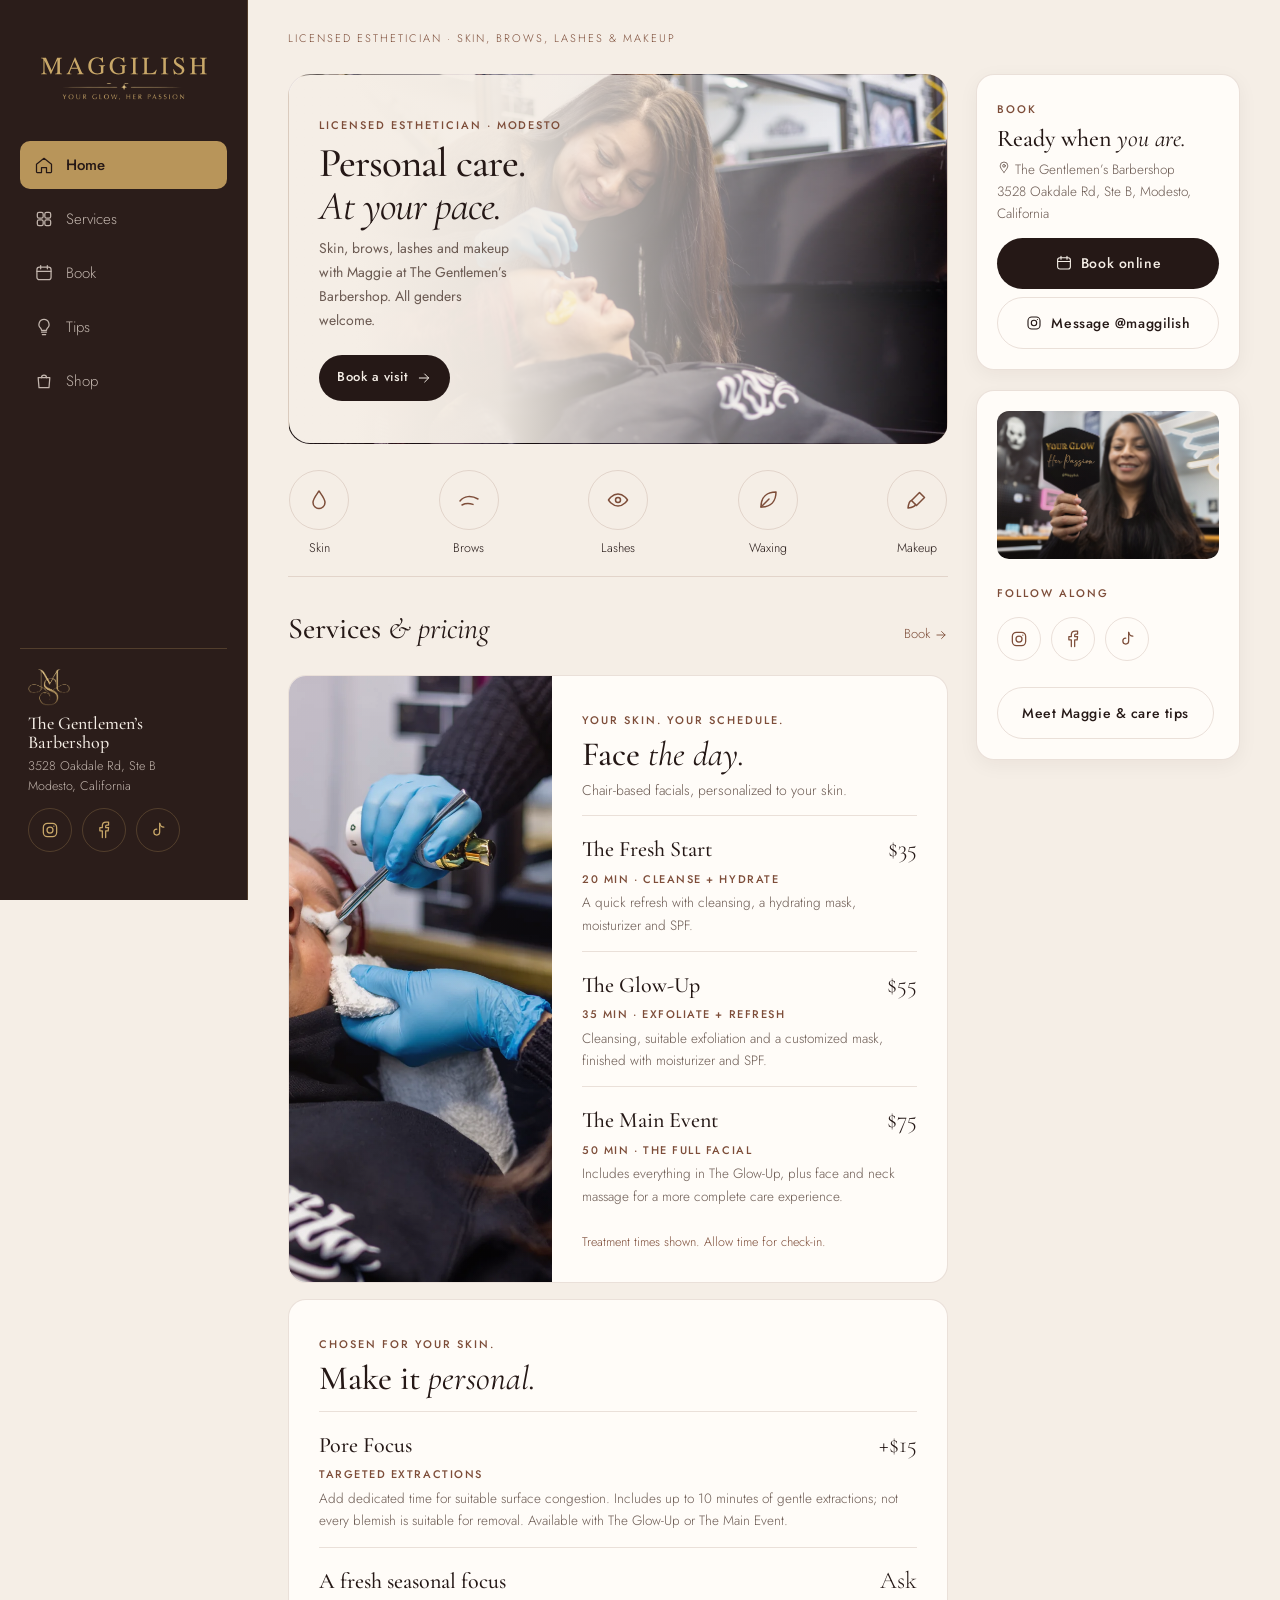
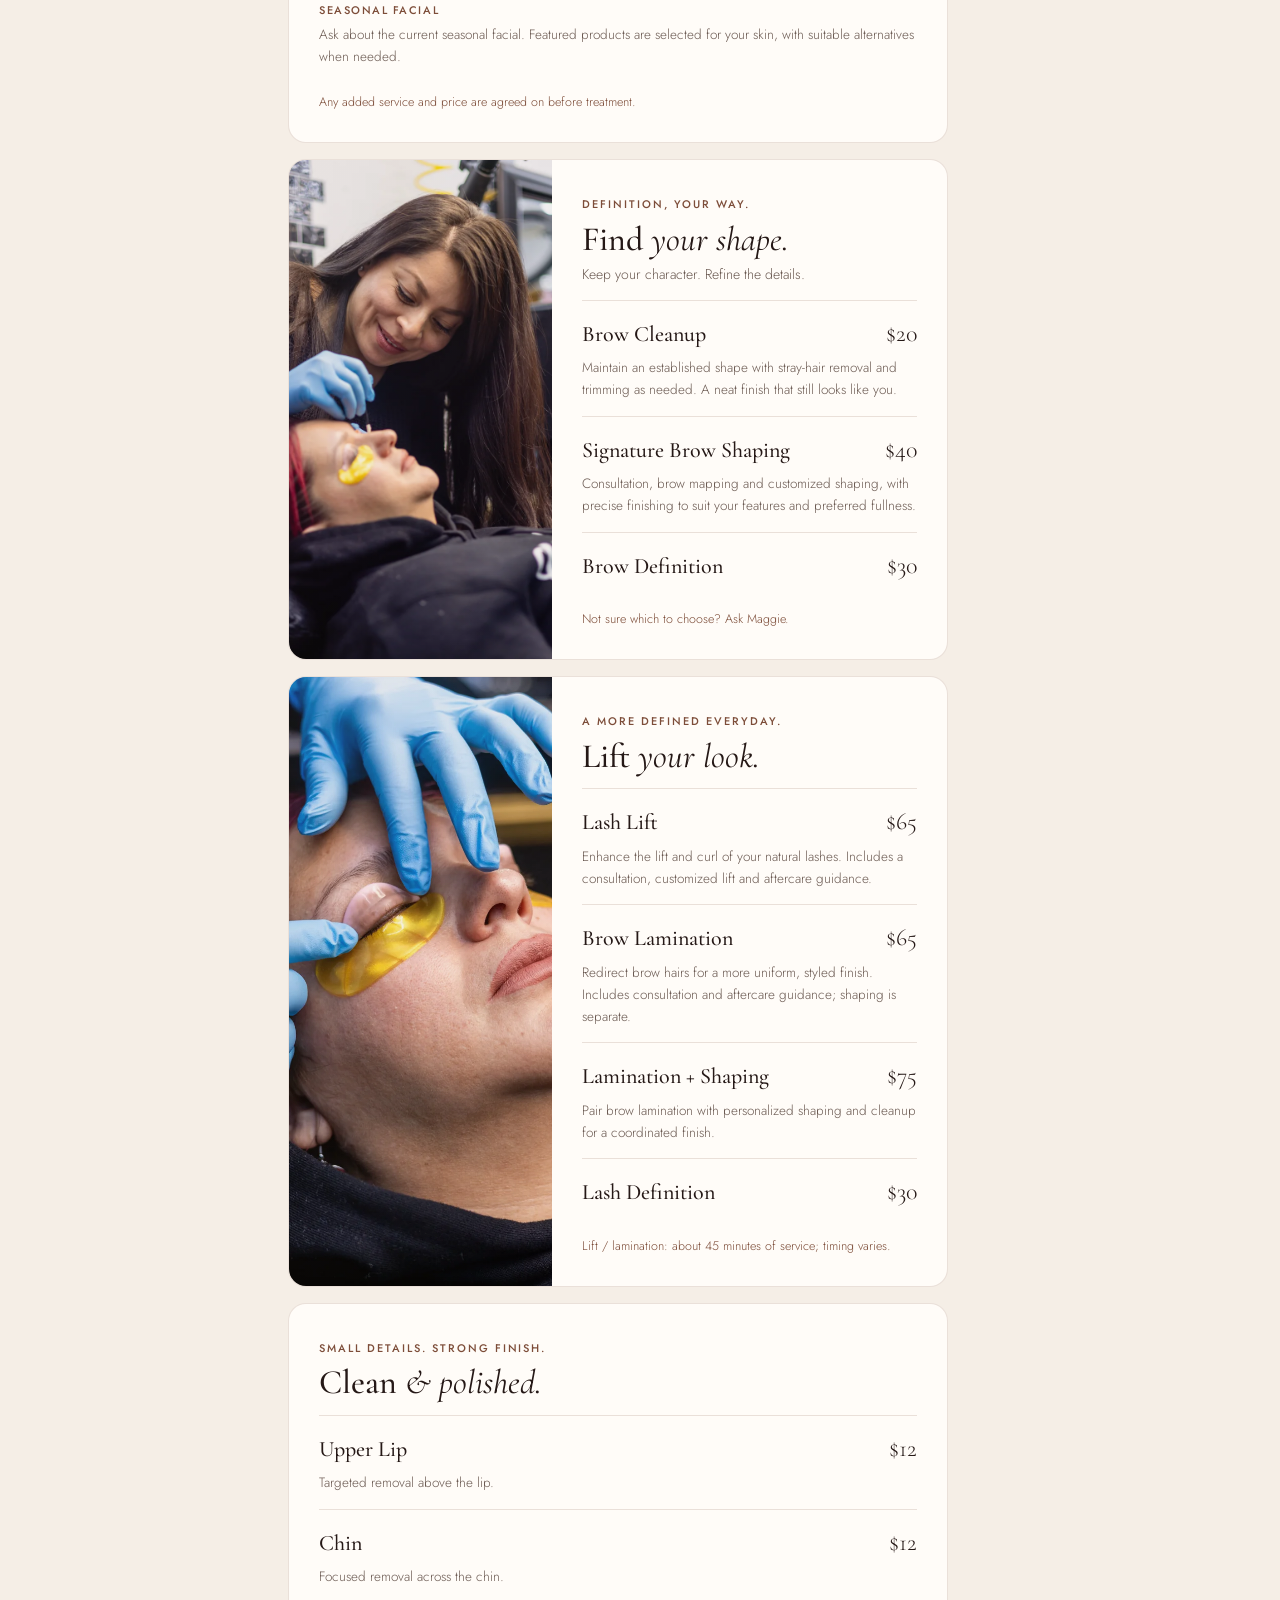
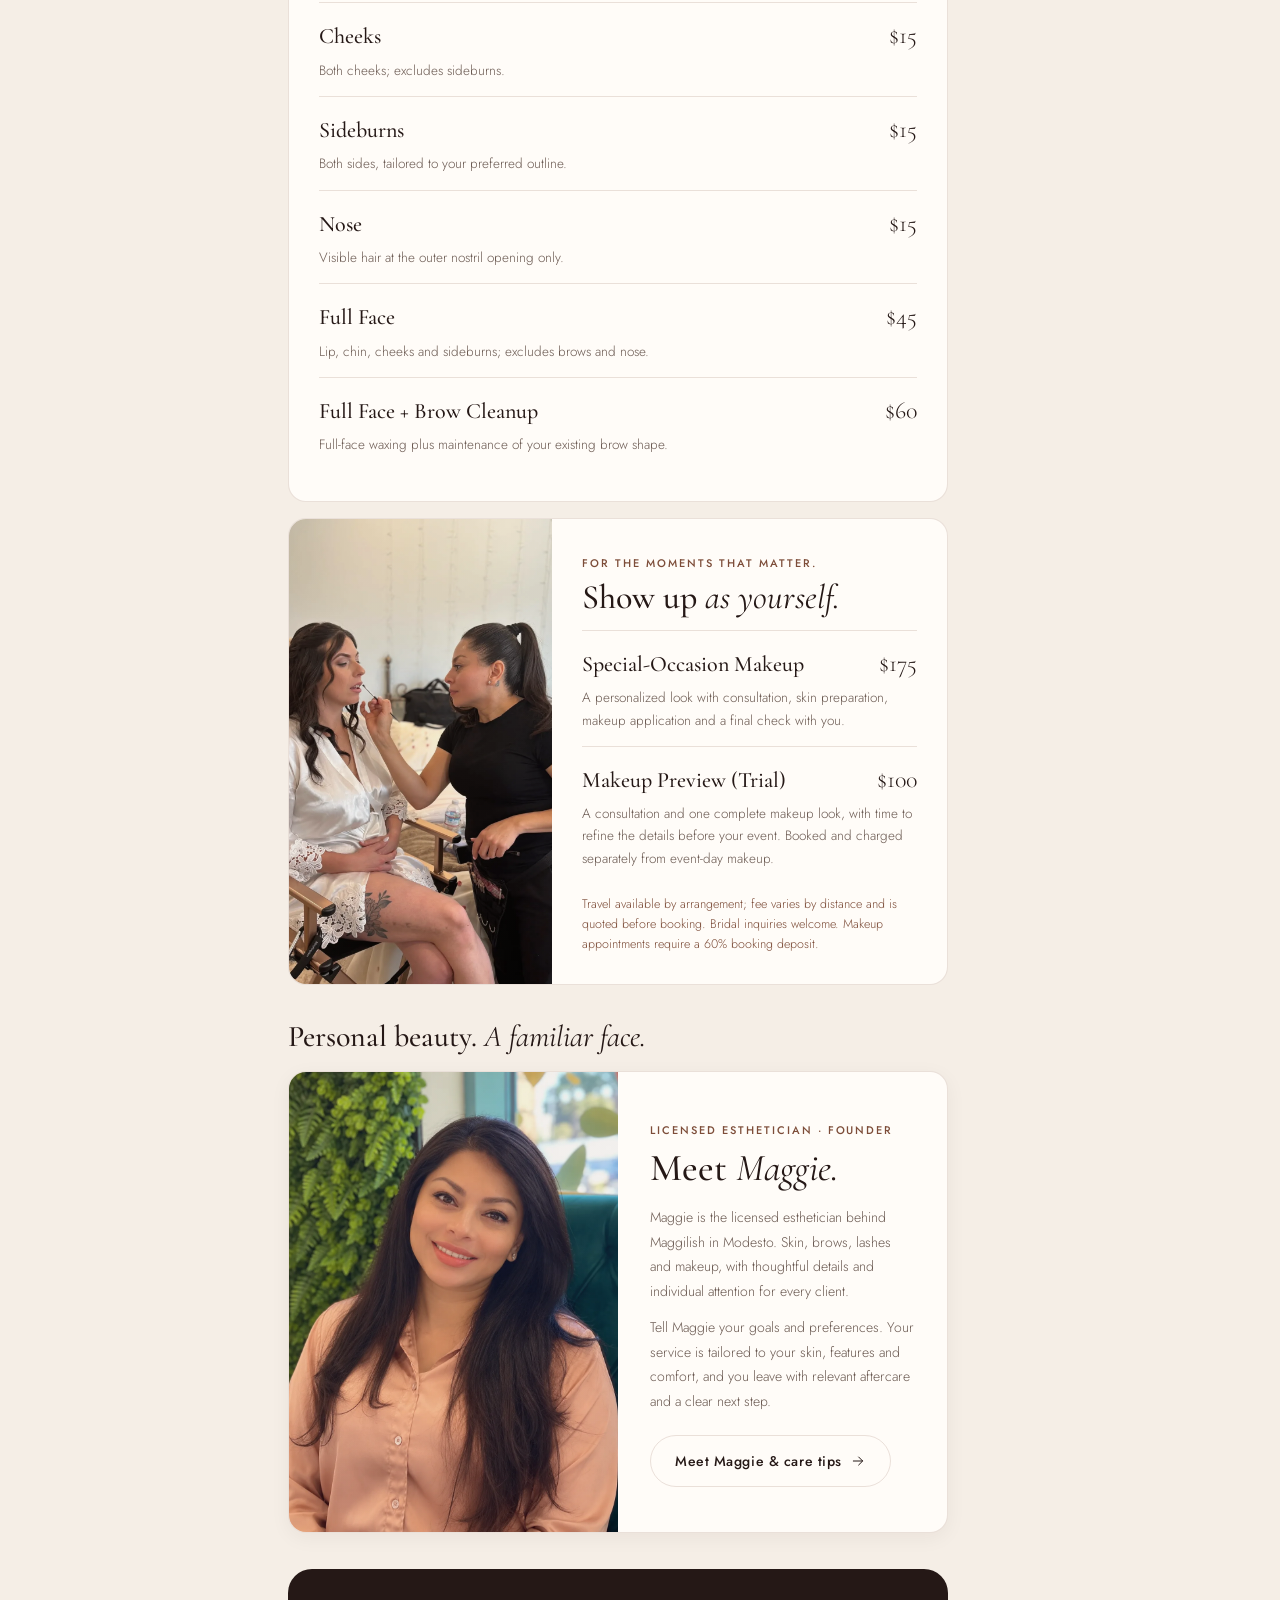
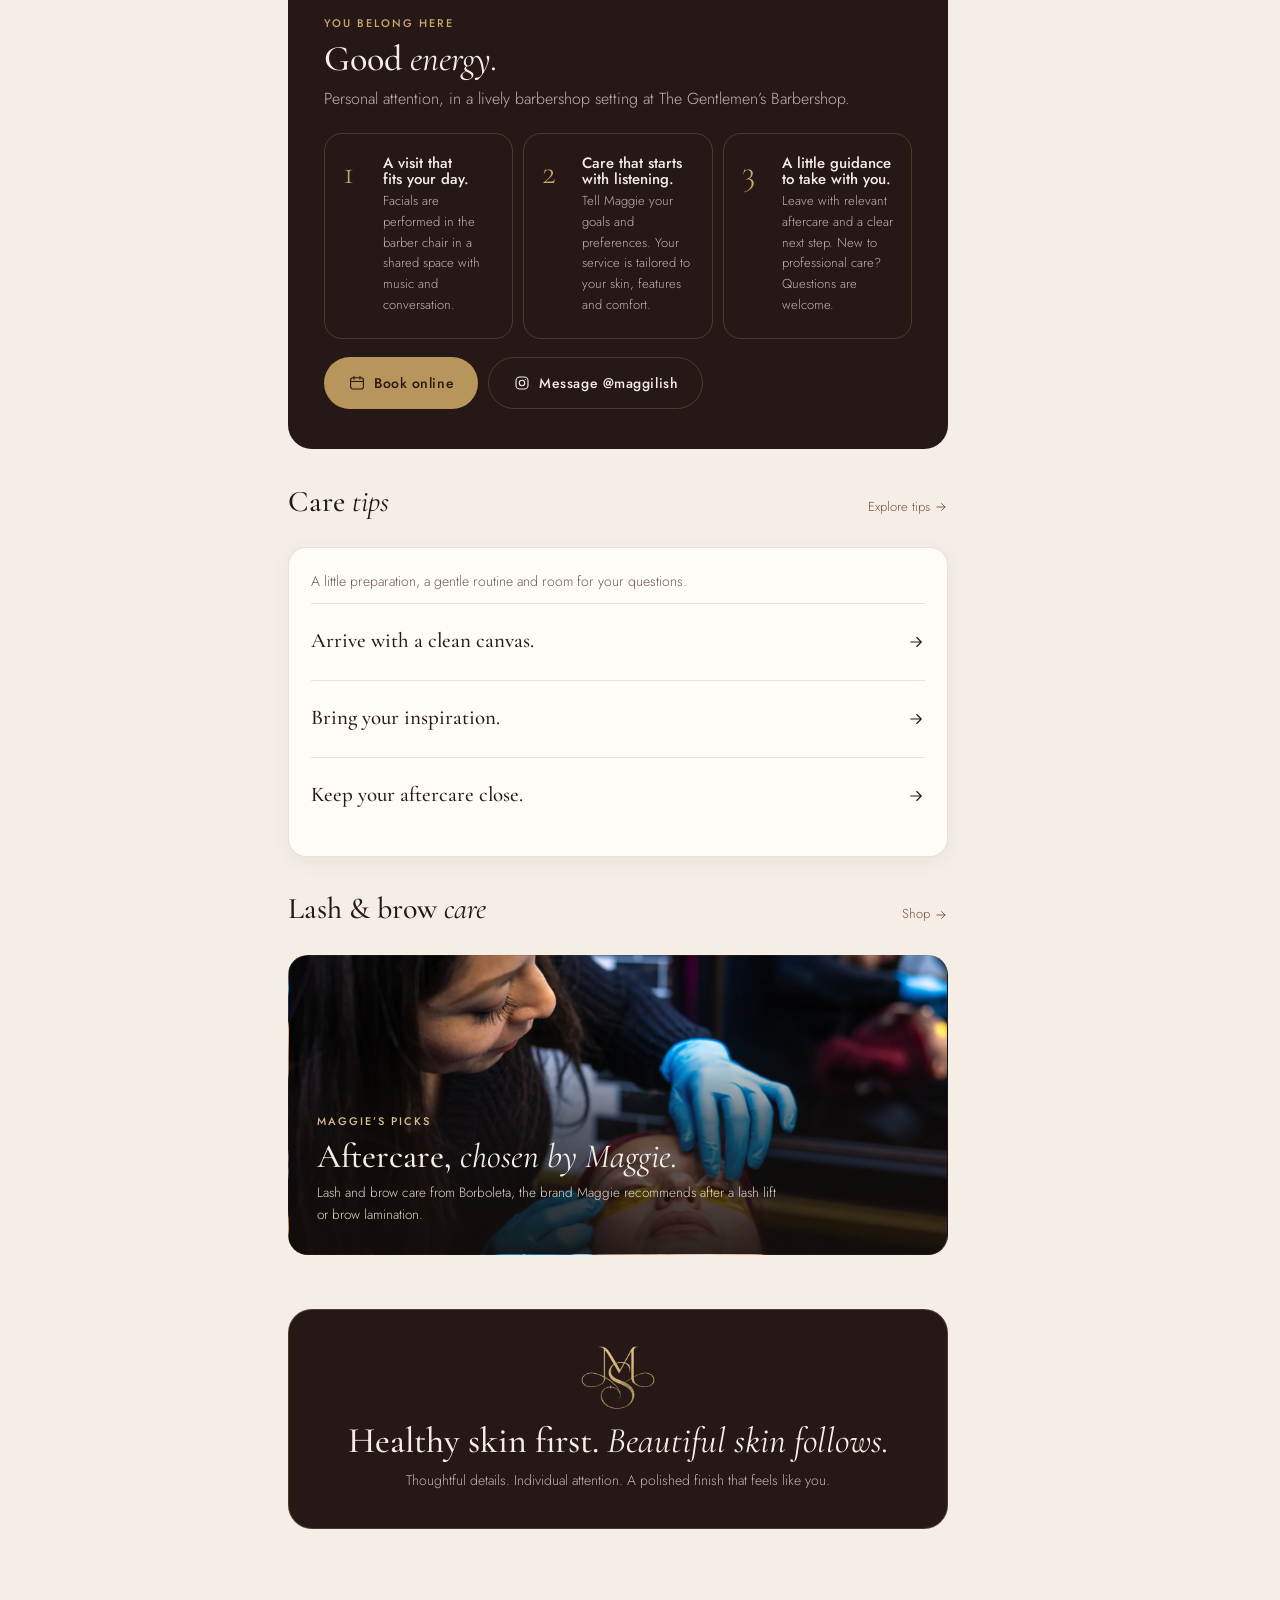
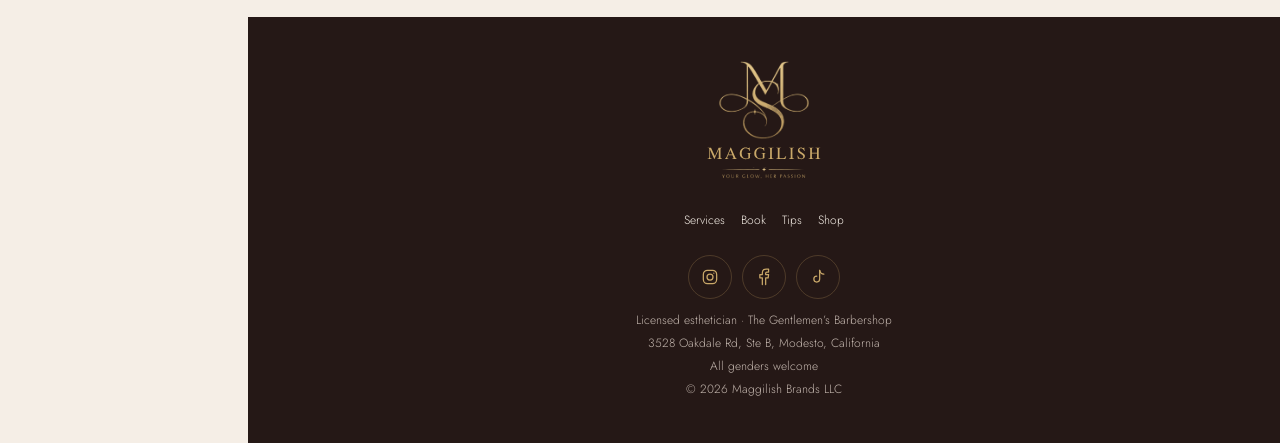
==== commit 3e74edfc: "Add Setmore booking link and studio address Co-Authored-By: Claude Opus 5.5 <noreply@anthropic.com>" ====
--- a/index.html
+++ b/index.html
@@ -24,13 +24,13 @@
 <a class="logo" href="/"><img src="/assets/brand/nimbus-wordmark-gold.svg" alt="Maggilish" width="200" height="74"></a>
 <nav><a href="/" aria-current=page><svg class="ico" viewBox="0 0 24 24" aria-hidden="true" style="width:20px;height:20px"><path d="M3 11 12 4l9 7v9a1 1 0 0 1-1 1h-5v-6h-6v6H4a1 1 0 0 1-1-1z"/></svg>Home</a><a href="/#services"><svg class="ico" viewBox="0 0 24 24" aria-hidden="true" style="width:20px;height:20px"><rect x="4" y="4" width="7" height="7" rx="2"/><rect x="13" y="4" width="7" height="7" rx="2"/><rect x="4" y="13" width="7" height="7" rx="2"/><rect x="13" y="13" width="7" height="7" rx="2"/></svg>Services</a><a href="/book/"><svg class="ico" viewBox="0 0 24 24" aria-hidden="true" style="width:20px;height:20px"><rect x="3.5" y="5" width="17" height="15" rx="3"/><path d="M8 3v4M16 3v4M3.5 10h17"/></svg>Book</a><a href="/tips/"><svg class="ico" viewBox="0 0 24 24" aria-hidden="true" style="width:20px;height:20px"><path d="M9 18h6M10 21h4M12 3a6 6 0 0 0-4 10.5c.8.8 1 1.5 1 2.5h6c0-1 .2-1.7 1-2.5A6 6 0 0 0 12 3z"/></svg>Tips</a><a href="/shop/"><svg class="ico" viewBox="0 0 24 24" aria-hidden="true" style="width:20px;height:20px"><path d="M5 8h14l-1 12H6z"/><path d="M9 8a3 3 0 0 1 6 0"/></svg>Shop</a></nav>
 <div class="help"><img src="/assets/brand/emblem-gold.webp" alt="" width="42" height="37">
-<h3>The Gentlemen&#8217;s Barbershop</h3><p class="mute">Modesto, California</p><div class="socials"><a href="https://www.instagram.com/maggilish/" rel="noopener" aria-label="Maggilish on Instagram"><svg class="ico" viewBox="0 0 24 24" aria-hidden="true" style="width:20px;height:20px"><rect x="4" y="4" width="16" height="16" rx="5"/><circle cx="12" cy="12" r="3.6"/><path d="M16.6 7.4h.01"/></svg></a><a href="https://www.facebook.com/profile.php?id=100063951256102" rel="noopener" aria-label="Maggilish on Facebook"><svg class="ico" viewBox="0 0 24 24" aria-hidden="true" style="width:20px;height:20px"><path d="M14 21v-8h3l.5-4H14V7.5c0-1 .4-1.5 1.5-1.5h2V2.5h-3C11.5 2.5 10 4.3 10 7v2H7v4h3v8"/></svg></a><a href="https://www.tiktok.com/@maggilish" rel="noopener" aria-label="Maggilish on TikTok"><svg class="ico" viewBox="0 0 24 24" aria-hidden="true" style="width:20px;height:20px"><path d="M14 4v10.5a3.5 3.5 0 1 1-3.5-3.5"/><path d="M14 4c.5 2.6 2.4 4.4 5 4.6"/></svg></a></div></div>
+<h3>The Gentlemen&#8217;s Barbershop</h3><p class="mute">3528 Oakdale Rd, Ste B<br>Modesto, California</p><div class="socials"><a href="https://www.instagram.com/maggilish/" rel="noopener" aria-label="Maggilish on Instagram"><svg class="ico" viewBox="0 0 24 24" aria-hidden="true" style="width:20px;height:20px"><rect x="4" y="4" width="16" height="16" rx="5"/><circle cx="12" cy="12" r="3.6"/><path d="M16.6 7.4h.01"/></svg></a><a href="https://www.facebook.com/profile.php?id=100063951256102" rel="noopener" aria-label="Maggilish on Facebook"><svg class="ico" viewBox="0 0 24 24" aria-hidden="true" style="width:20px;height:20px"><path d="M14 21v-8h3l.5-4H14V7.5c0-1 .4-1.5 1.5-1.5h2V2.5h-3C11.5 2.5 10 4.3 10 7v2H7v4h3v8"/></svg></a><a href="https://www.tiktok.com/@maggilish" rel="noopener" aria-label="Maggilish on TikTok"><svg class="ico" viewBox="0 0 24 24" aria-hidden="true" style="width:20px;height:20px"><path d="M14 4v10.5a3.5 3.5 0 1 1-3.5-3.5"/><path d="M14 4c.5 2.6 2.4 4.4 5 4.6"/></svg></a></div></div>
 </aside>
 <div class="content">
 <header class="top">
 <a class="logo" href="/" aria-label="Maggilish home"><img src="/assets/brand/nimbus-wordmark-gold-deep.svg" alt="Maggilish" width="120" height="44"></a>
 <div class="hello">Licensed esthetician · Skin, brows, lashes &amp; makeup</div>
-<div class="actions"><a class="btn sm" href="https://instagram.com/maggilish" rel="noopener">Book</a></div>
+<div class="actions"><a class="btn sm" href="https://thegentlemensbarber.setmore.com/2YbugMNRgFuLwELtjkn4OlfJwV5zsK5Q" rel="noopener">Book</a></div>
 </header>
 <main id="main"><div class="greet"><p class="mute" style="font-size:13px">Welcome in</p><h1>What can I do for you?</h1></div>
 <div class="home-grid"><div>
@@ -52,7 +52,7 @@
 <span class="lab">You belong here</span><h2>Good <em>energy.</em></h2>
 <p class="mute">Personal attention, in a lively barbershop setting at The Gentlemen&#8217;s Barbershop.</p>
 <div class="steps"><div class="card step"><span class="n">1</span><div><h3>A visit that fits your day.</h3><p class="mute">Facials are performed in the barber chair in a shared space with music and conversation.</p></div></div><div class="card step"><span class="n">2</span><div><h3>Care that starts with listening.</h3><p class="mute">Tell Maggie your goals and preferences. Your service is tailored to your skin, features and comfort.</p></div></div><div class="card step"><span class="n">3</span><div><h3>A little guidance to take with you.</h3><p class="mute">Leave with relevant aftercare and a clear next step. New to professional care? Questions are welcome.</p></div></div></div>
-<div class="btn-row"><a class="btn" href="https://instagram.com/maggilish" rel="noopener"><svg class="ico" viewBox="0 0 24 24" aria-hidden="true" style="width:18px;height:18px"><rect x="4" y="4" width="16" height="16" rx="5"/><circle cx="12" cy="12" r="3.6"/><path d="M16.6 7.4h.01"/></svg>Message @maggilish</a></div></section>
+<div class="btn-row"><a class="btn" href="https://thegentlemensbarber.setmore.com/2YbugMNRgFuLwELtjkn4OlfJwV5zsK5Q" rel="noopener"><svg class="ico" viewBox="0 0 24 24" aria-hidden="true" style="width:18px;height:18px"><rect x="3.5" y="5" width="17" height="15" rx="3"/><path d="M8 3v4M16 3v4M3.5 10h17"/></svg>Book online</a><a class="btn ghost" href="https://instagram.com/maggilish" rel="noopener"><svg class="ico" viewBox="0 0 24 24" aria-hidden="true" style="width:18px;height:18px"><rect x="4" y="4" width="16" height="16" rx="5"/><circle cx="12" cy="12" r="3.6"/><path d="M16.6 7.4h.01"/></svg>Message @maggilish</a></div></section>
 <div class="sec-h"><h2>Care <em>tips</em></h2><a href="/tips/">Explore tips <svg class="ico" viewBox="0 0 24 24" aria-hidden="true" style="width:14px;height:14px"><path d="M5 12h14M13 6l6 6-6 6"/></svg></a></div>
 <div class="card tips-teaser"><p class="mute" style="font-size:14px">A little preparation, a gentle routine and room for your questions.</p><ul><li><a href="/tips/"><span class="q">Arrive with a clean canvas.</span><svg class="ico" viewBox="0 0 24 24" aria-hidden="true" style="width:18px;height:18px"><path d="M5 12h14M13 6l6 6-6 6"/></svg></a></li><li><a href="/tips/"><span class="q">Bring your inspiration.</span><svg class="ico" viewBox="0 0 24 24" aria-hidden="true" style="width:18px;height:18px"><path d="M5 12h14M13 6l6 6-6 6"/></svg></a></li><li><a href="/tips/"><span class="q">Keep your aftercare close.</span><svg class="ico" viewBox="0 0 24 24" aria-hidden="true" style="width:18px;height:18px"><path d="M5 12h14M13 6l6 6-6 6"/></svg></a></li></ul></div>
 <div class="sec-h"><h2>Lash &amp; brow <em>care</em></h2><a href="/shop/">Shop <svg class="ico" viewBox="0 0 24 24" aria-hidden="true" style="width:14px;height:14px"><path d="M5 12h14M13 6l6 6-6 6"/></svg></a></div>
@@ -64,8 +64,8 @@
 <p class="mute">Thoughtful details. Individual attention. A polished finish that feels like you.</p></section>
 </div><aside class="rail rail-only" aria-label="Quick info">
 <div class="card" style="padding:20px"><span class="lab">Book</span><h3 style="font-size:24px;margin-top:6px">Ready when <em>you are.</em></h3>
-<p class="mute" style="font-size:13.5px;margin-top:8px"><svg class="ico" viewBox="0 0 24 24" aria-hidden="true" style="width:14px;height:14px"><path d="M12 21s-6.5-6.2-6.5-11a6.5 6.5 0 0 1 13 0c0 4.8-6.5 11-6.5 11z"/><circle cx="12" cy="10" r="2.3"/></svg> The Gentlemen&#8217;s Barbershop, Modesto, California</p>
-<div style="display:grid;gap:8px;margin-top:14px"><a class="btn" href="https://instagram.com/maggilish" rel="noopener"><svg class="ico" viewBox="0 0 24 24" aria-hidden="true" style="width:18px;height:18px"><rect x="4" y="4" width="16" height="16" rx="5"/><circle cx="12" cy="12" r="3.6"/><path d="M16.6 7.4h.01"/></svg>Message @maggilish</a></div></div>
+<p class="mute" style="font-size:13.5px;margin-top:8px"><svg class="ico" viewBox="0 0 24 24" aria-hidden="true" style="width:14px;height:14px"><path d="M12 21s-6.5-6.2-6.5-11a6.5 6.5 0 0 1 13 0c0 4.8-6.5 11-6.5 11z"/><circle cx="12" cy="10" r="2.3"/></svg> The Gentlemen&#8217;s Barbershop<br>3528 Oakdale Rd, Ste B, Modesto, California</p>
+<div style="display:grid;gap:8px;margin-top:14px"><a class="btn" href="https://thegentlemensbarber.setmore.com/2YbugMNRgFuLwELtjkn4OlfJwV5zsK5Q" rel="noopener"><svg class="ico" viewBox="0 0 24 24" aria-hidden="true" style="width:18px;height:18px"><rect x="3.5" y="5" width="17" height="15" rx="3"/><path d="M8 3v4M16 3v4M3.5 10h17"/></svg>Book online</a><a class="btn ghost" href="https://instagram.com/maggilish" rel="noopener"><svg class="ico" viewBox="0 0 24 24" aria-hidden="true" style="width:18px;height:18px"><rect x="4" y="4" width="16" height="16" rx="5"/><circle cx="12" cy="12" r="3.6"/><path d="M16.6 7.4h.01"/></svg>Message @maggilish</a></div></div>
 <div class="card" style="padding:20px"><div class="brand-photo rail-portrait"><img src="/assets/img/maggie-brand.webp" alt="Maggie with the Maggilish brand mirror" width="1800" height="1200" loading="lazy"></div><span class="lab">Follow along</span>
 <div class="socials"><a href="https://www.instagram.com/maggilish/" rel="noopener" aria-label="Maggilish on Instagram"><svg class="ico" viewBox="0 0 24 24" aria-hidden="true" style="width:20px;height:20px"><rect x="4" y="4" width="16" height="16" rx="5"/><circle cx="12" cy="12" r="3.6"/><path d="M16.6 7.4h.01"/></svg></a><a href="https://www.facebook.com/profile.php?id=100063951256102" rel="noopener" aria-label="Maggilish on Facebook"><svg class="ico" viewBox="0 0 24 24" aria-hidden="true" style="width:20px;height:20px"><path d="M14 21v-8h3l.5-4H14V7.5c0-1 .4-1.5 1.5-1.5h2V2.5h-3C11.5 2.5 10 4.3 10 7v2H7v4h3v8"/></svg></a><a href="https://www.tiktok.com/@maggilish" rel="noopener" aria-label="Maggilish on TikTok"><svg class="ico" viewBox="0 0 24 24" aria-hidden="true" style="width:20px;height:20px"><path d="M14 4v10.5a3.5 3.5 0 1 1-3.5-3.5"/><path d="M14 4c.5 2.6 2.4 4.4 5 4.6"/></svg></a></div>
 <a class="btn ghost" href="/tips/" style="margin-top:14px">Meet Maggie &amp; care tips</a></div>
@@ -75,7 +75,7 @@
 <img src="/assets/brand/nimbus-stacked-gold.svg" alt="Maggilish, your glow, her passion" width="140" height="137" loading="lazy">
 <nav aria-label="Footer"><a href="/#services">Services</a><a href="/book/">Book</a><a href="/tips/">Tips</a><a href="/shop/">Shop</a></nav>
 <div class="socials"><a href="https://www.instagram.com/maggilish/" rel="noopener" aria-label="Maggilish on Instagram"><svg class="ico" viewBox="0 0 24 24" aria-hidden="true" style="width:20px;height:20px"><rect x="4" y="4" width="16" height="16" rx="5"/><circle cx="12" cy="12" r="3.6"/><path d="M16.6 7.4h.01"/></svg></a><a href="https://www.facebook.com/profile.php?id=100063951256102" rel="noopener" aria-label="Maggilish on Facebook"><svg class="ico" viewBox="0 0 24 24" aria-hidden="true" style="width:20px;height:20px"><path d="M14 21v-8h3l.5-4H14V7.5c0-1 .4-1.5 1.5-1.5h2V2.5h-3C11.5 2.5 10 4.3 10 7v2H7v4h3v8"/></svg></a><a href="https://www.tiktok.com/@maggilish" rel="noopener" aria-label="Maggilish on TikTok"><svg class="ico" viewBox="0 0 24 24" aria-hidden="true" style="width:20px;height:20px"><path d="M14 4v10.5a3.5 3.5 0 1 1-3.5-3.5"/><path d="M14 4c.5 2.6 2.4 4.4 5 4.6"/></svg></a></div>
-<p>Licensed esthetician · The Gentlemen&#8217;s Barbershop · Modesto, California</p><p>All genders welcome</p><p>&#169; 2026 Maggilish Brands LLC</p>
+<p>Licensed esthetician · The Gentlemen&#8217;s Barbershop</p><p>3528 Oakdale Rd, Ste B, Modesto, California</p><p>All genders welcome</p><p>&#169; 2026 Maggilish Brands LLC</p>
 </footer>
 </div>
 </div>
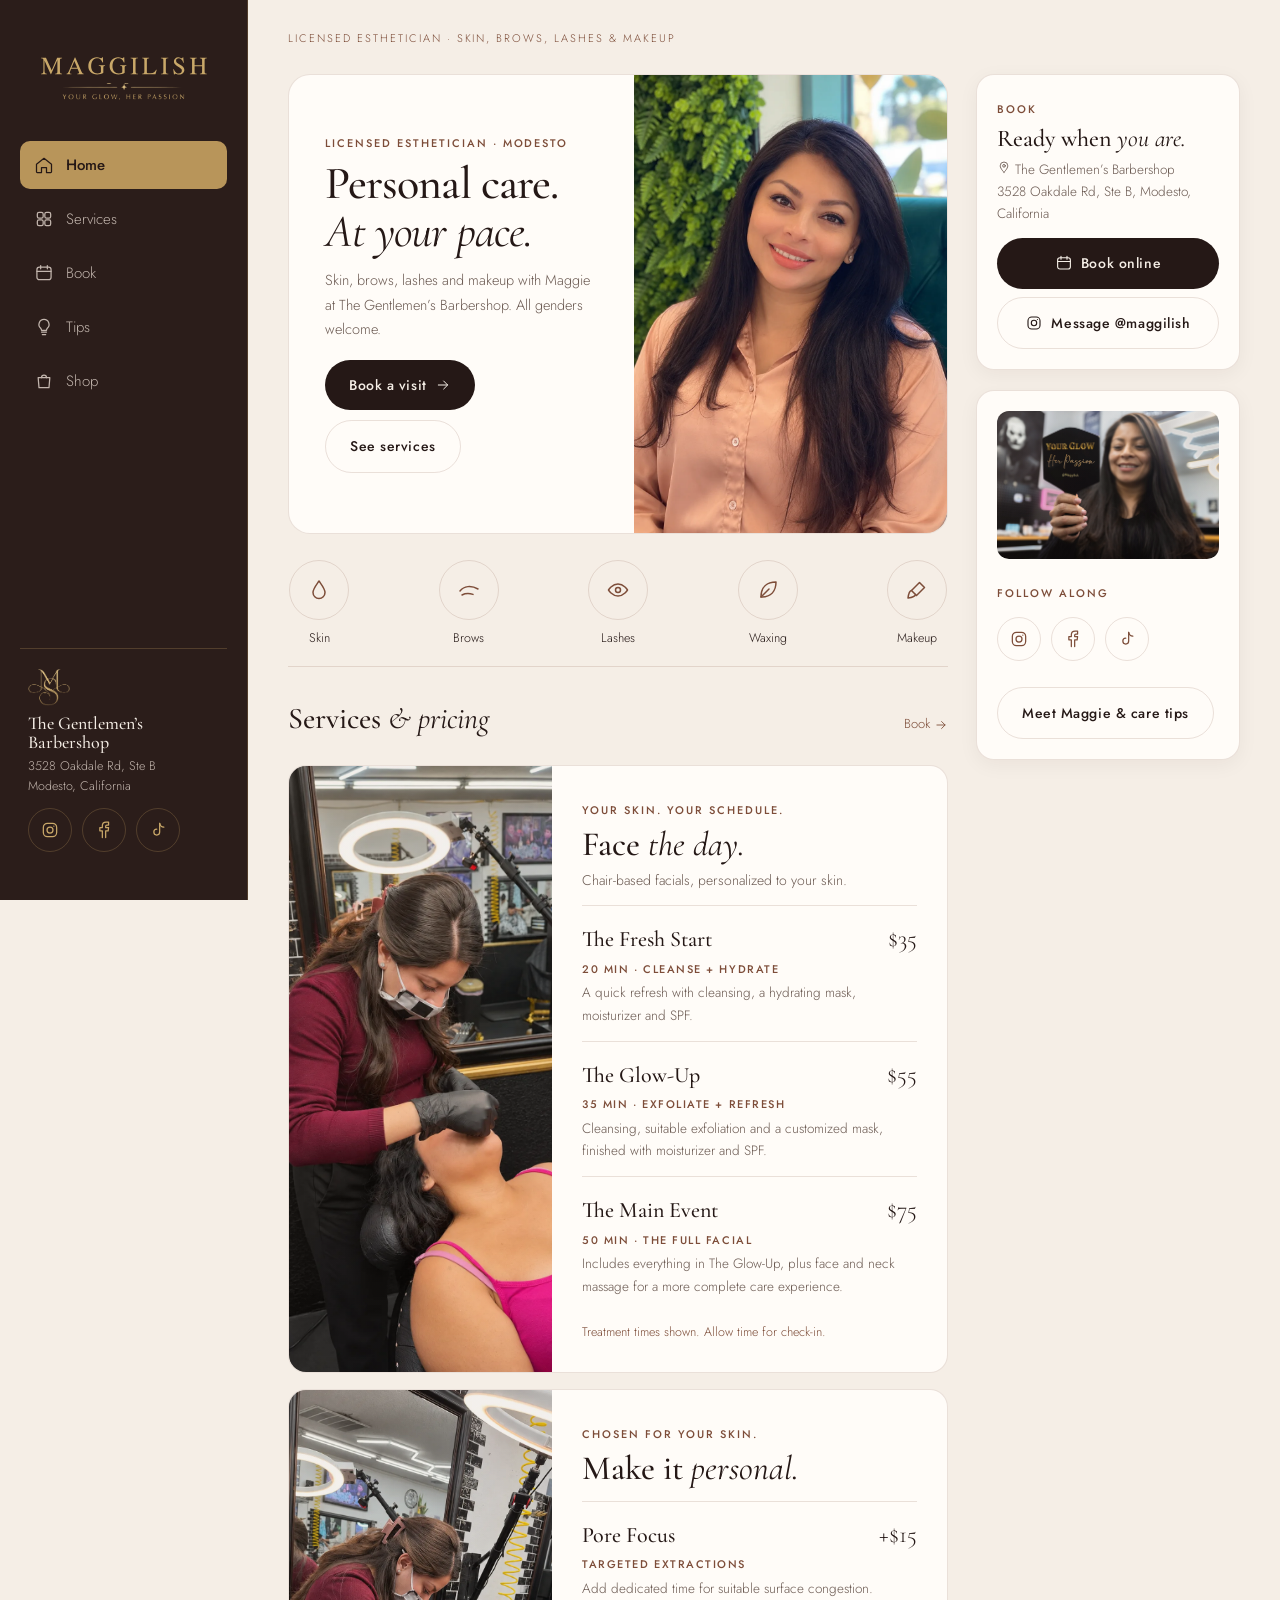
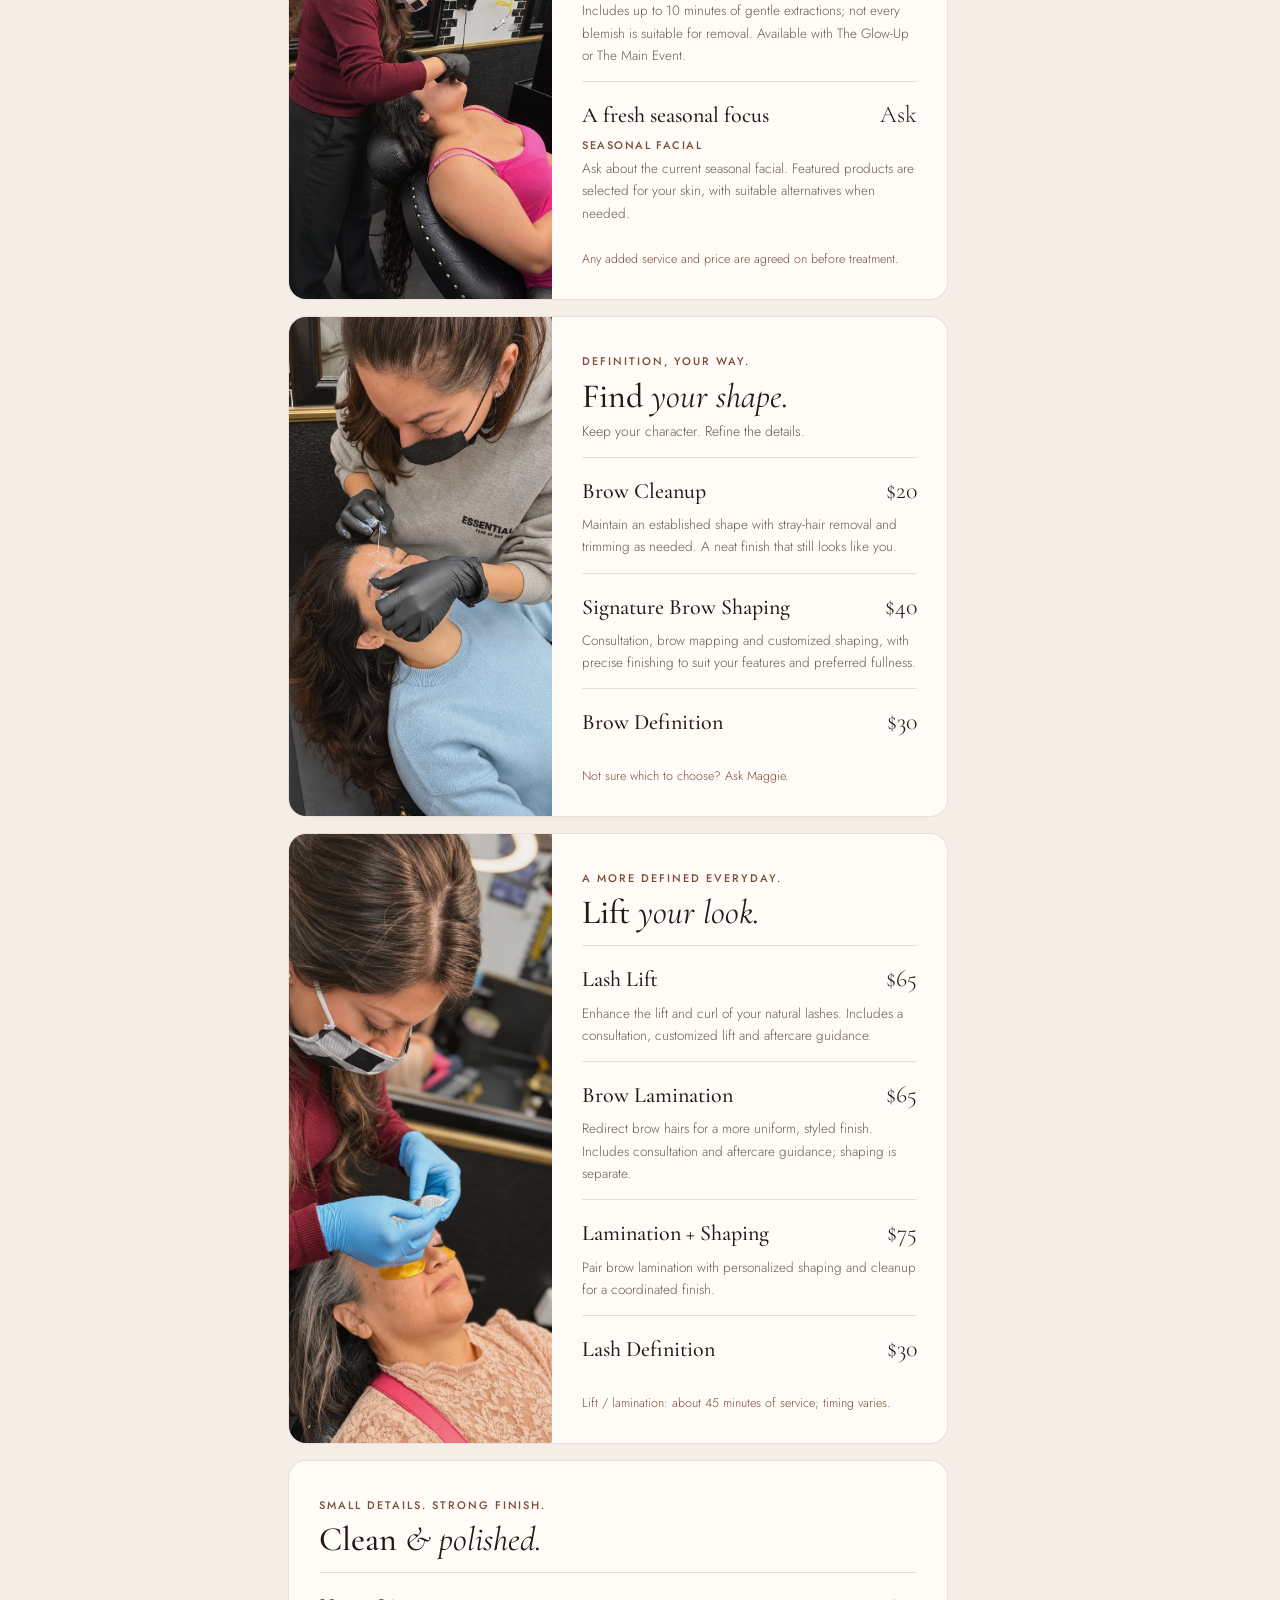
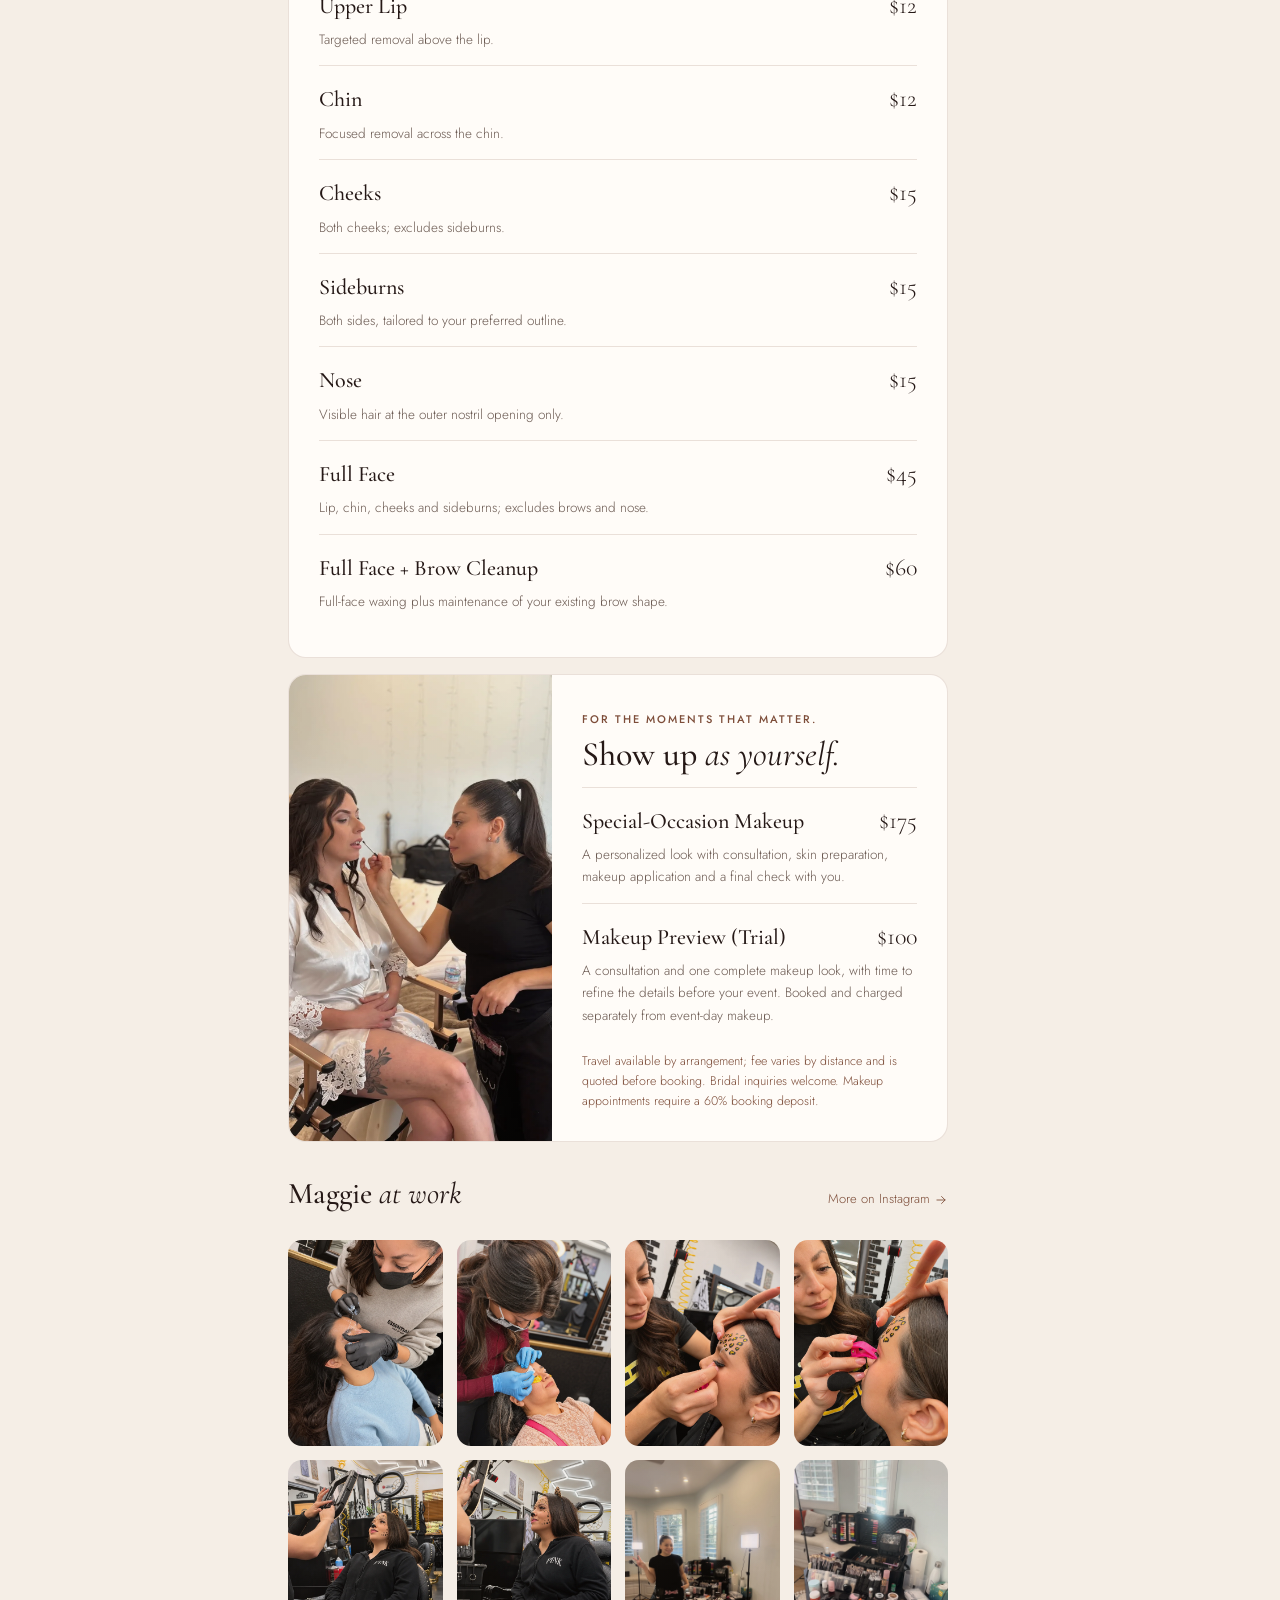
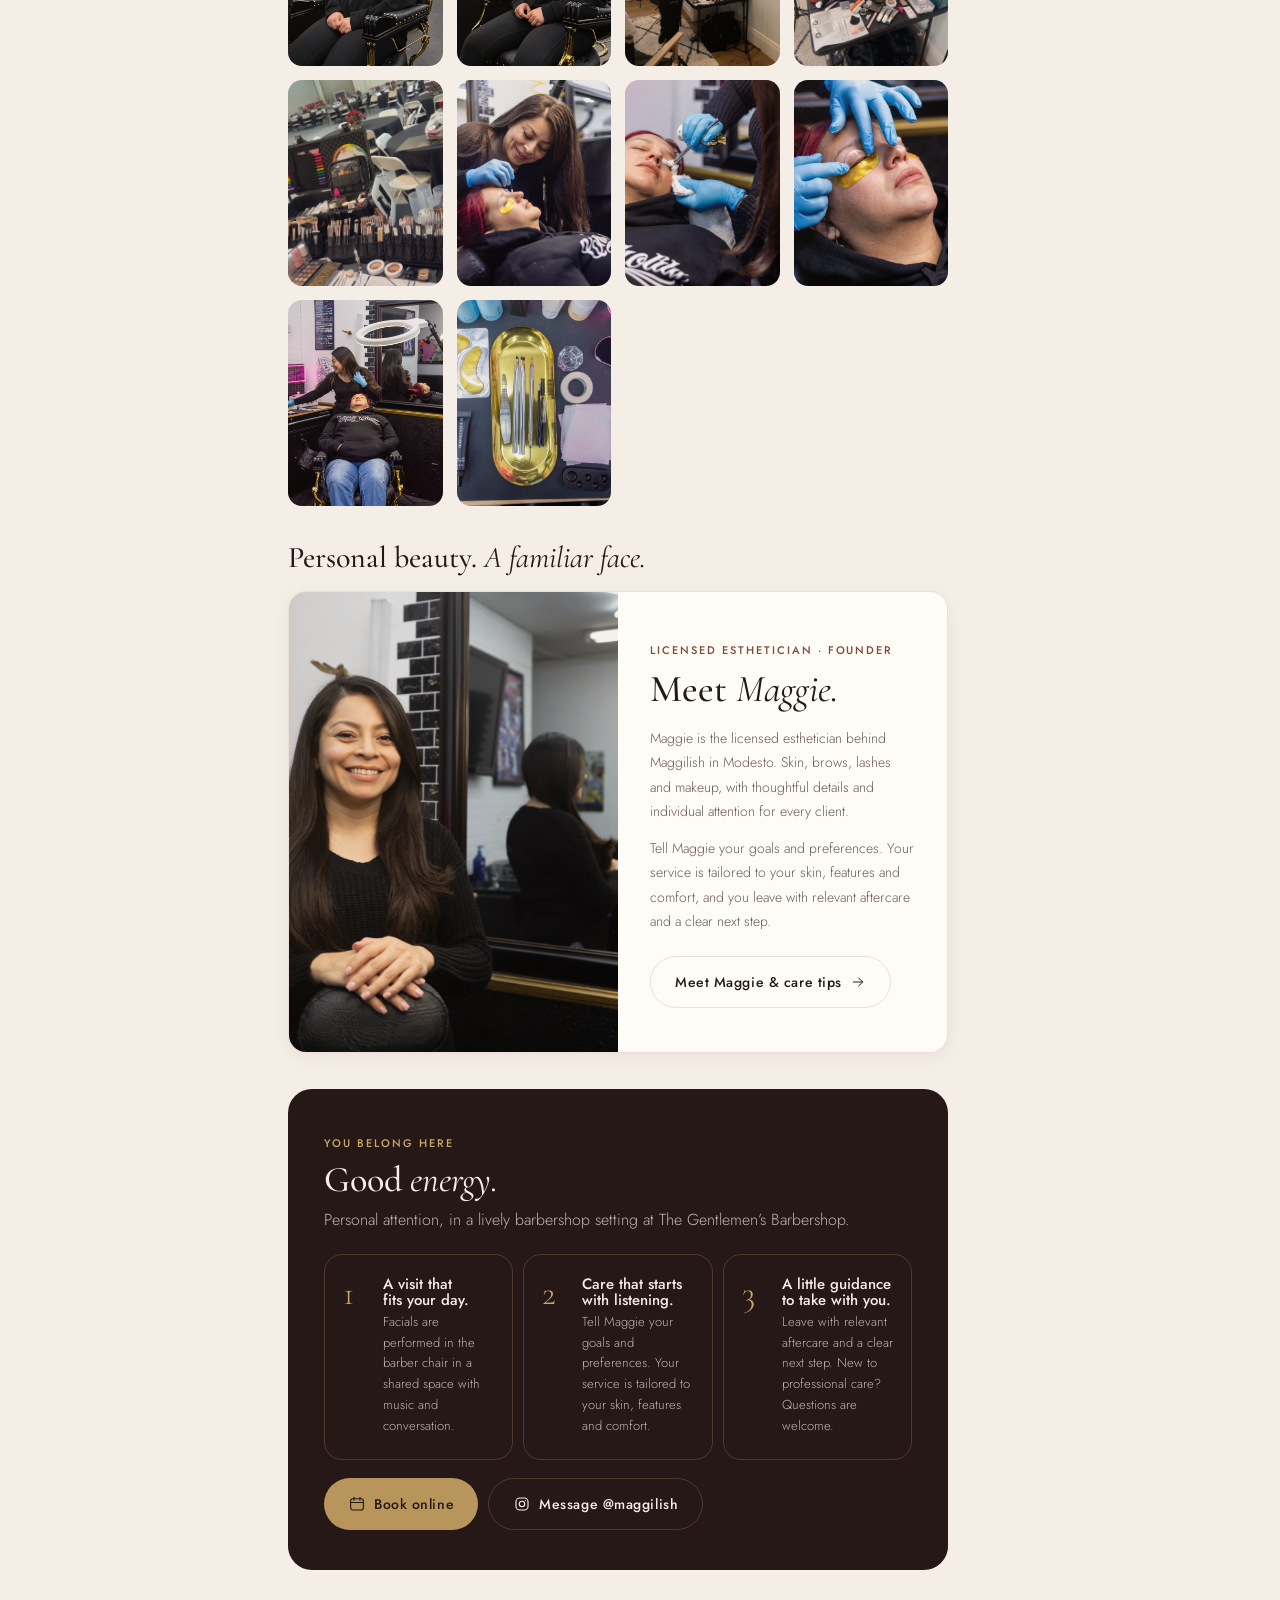
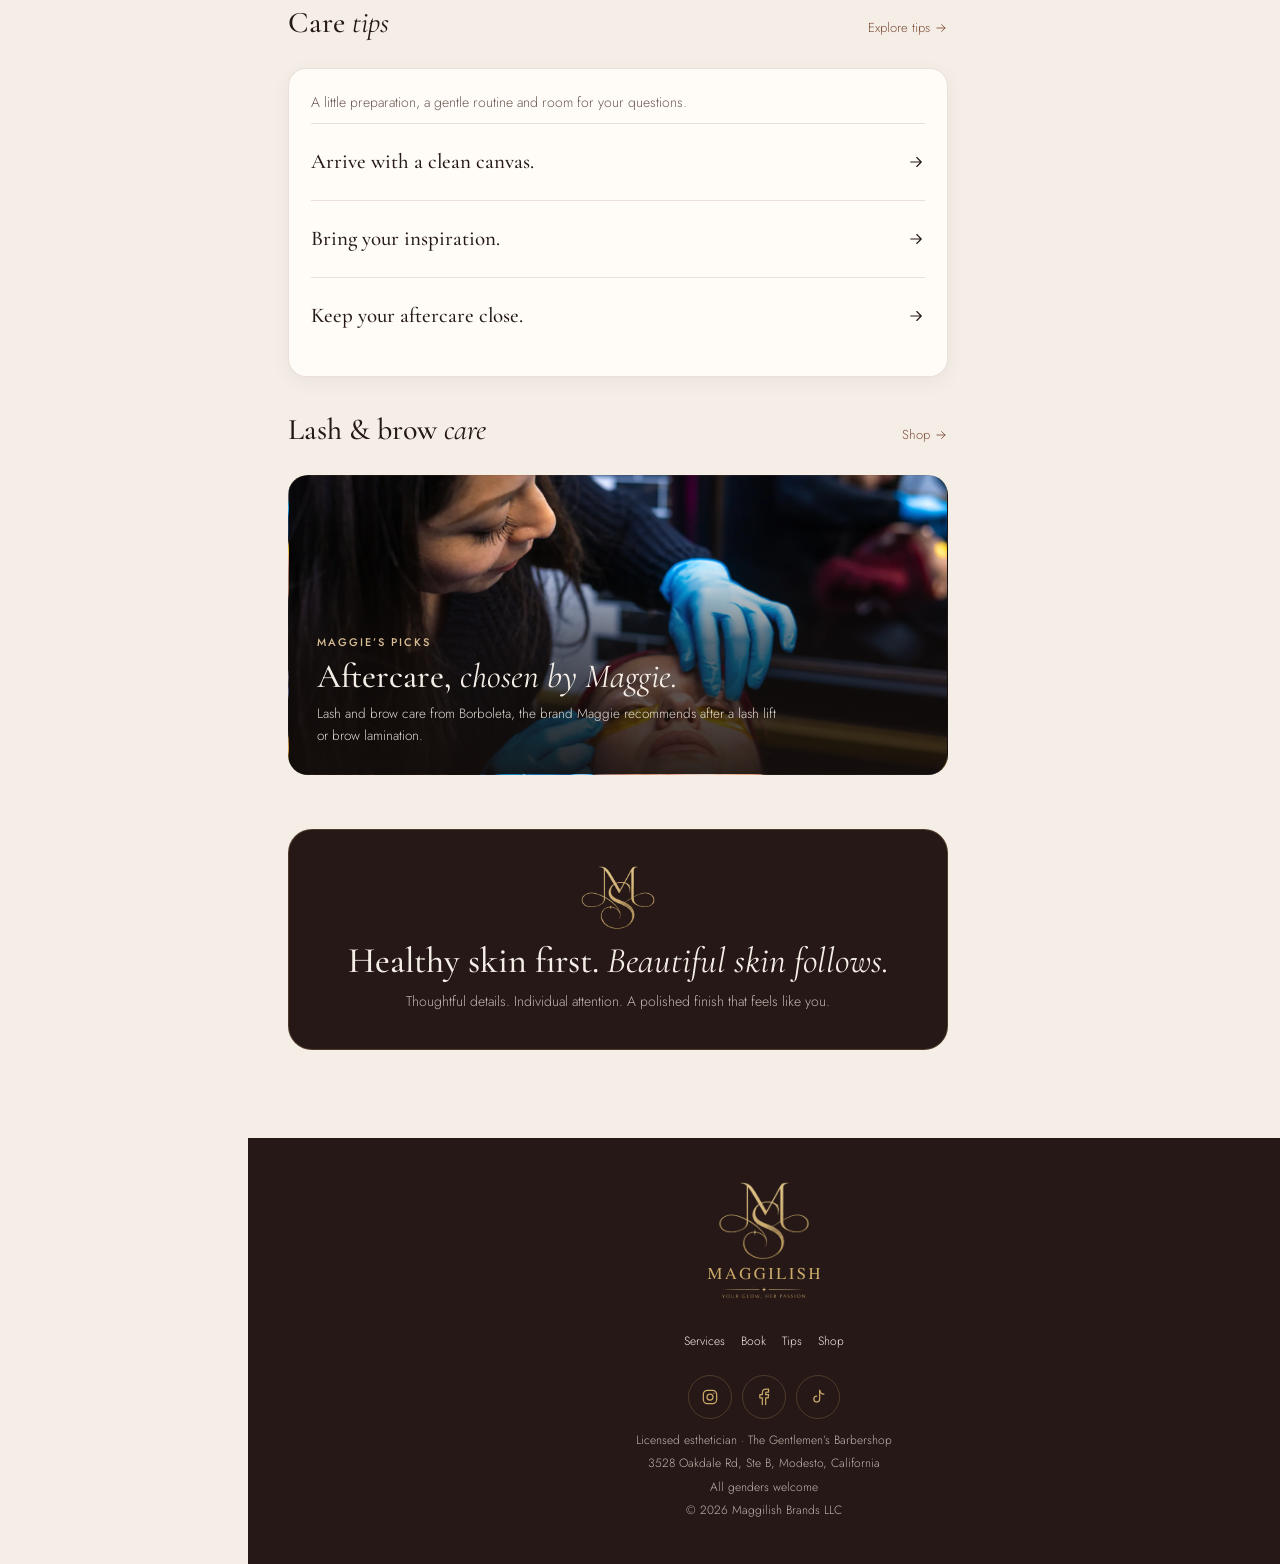
==== commit 82bc5a9f: "Lead with Maggie's portrait and add her service photos and gallery - Home lead section pairs the wel" ====
--- a/index.html
+++ b/index.html
@@ -15,7 +15,7 @@
 <meta name="apple-mobile-web-app-capable" content="yes"><meta name="apple-mobile-web-app-title" content="Maggilish">
 <link rel="preconnect" href="https://fonts.googleapis.com"><link rel="preconnect" href="https://fonts.gstatic.com" crossorigin>
 <link href="https://fonts.googleapis.com/css2?family=Cormorant+Garamond:ital,wght@0,300;0,400;0,500;1,300;1,400;1,500&family=Jost:wght@300;400;500;600&display=swap" rel="stylesheet">
-<link rel="stylesheet" href="/assets/site.css?v=20261123.1">
+<link rel="stylesheet" href="/assets/site.css?v=20261124.120261124.1">
 </head>
 <body>
 <a class="skip" href="#main">Skip to content</a>
@@ -34,16 +34,19 @@
 </header>
 <main id="main"><div class="greet"><p class="mute" style="font-size:13px">Welcome in</p><h1>What can I do for you?</h1></div>
 <div class="home-grid"><div>
-<section class="hero" style="background-image:url(/assets/img/maggie-at-work.webp)" aria-label="Welcome">
-<div class="in"><span class="lab">Licensed esthetician · Modesto</span><h2 style="margin-top:8px">Personal care.<br><em>At your pace.</em></h2>
+<section class="lead" aria-label="Welcome">
+<div class="lead-ph"><img src="/assets/img/maggie-headshot.webp" alt="Maggie, licensed esthetician and founder of Maggilish" width="1122" height="1402" fetchpriority="high"></div>
+<div class="lead-in"><span class="lab">Licensed esthetician · Modesto</span><h2>Personal care.<br><em>At your pace.</em></h2>
 <p class="mute">Skin, brows, lashes and makeup with Maggie at The Gentlemen&#8217;s Barbershop. All genders welcome.</p>
-<a class="btn" href="/book/">Book a visit <svg class="ico" viewBox="0 0 24 24" aria-hidden="true" style="width:16px;height:16px"><path d="M5 12h14M13 6l6 6-6 6"/></svg></a></div></section>
+<div class="btn-row"><a class="btn" href="/book/">Book a visit <svg class="ico" viewBox="0 0 24 24" aria-hidden="true" style="width:16px;height:16px"><path d="M5 12h14M13 6l6 6-6 6"/></svg></a><a class="btn ghost" href="#services">See services</a></div></div></section>
 <nav class="cats" aria-label="Service categories"><a href="#skin"><span class="c"><svg class="ico" viewBox="0 0 24 24" aria-hidden="true" style="width:24px;height:24px"><path d="M12 3C8.5 8 6 11 6 14.5a6 6 0 0 0 12 0C18 11 15.5 8 12 3z"/></svg></span>Skin</a><a href="#brows"><span class="c"><svg class="ico" viewBox="0 0 24 24" aria-hidden="true" style="width:24px;height:24px"><path d="M3 13c4-5 11-6 18-2"/><path d="M5 17c3-1.5 7-1.8 11-.6"/></svg></span>Brows</a><a href="#lashes"><span class="c"><svg class="ico" viewBox="0 0 24 24" aria-hidden="true" style="width:24px;height:24px"><path d="M2.5 12S6 6 12 6s9.5 6 9.5 6-3.5 6-9.5 6-9.5-6-9.5-6z"/><circle cx="12" cy="12" r="2.5"/></svg></span>Lashes</a><a href="#waxing"><span class="c"><svg class="ico" viewBox="0 0 24 24" aria-hidden="true" style="width:24px;height:24px"><path d="M5 19C5 9 11 4 20 4c0 9-5 15-15 15z"/><path d="M5 19l8-8"/></svg></span>Waxing</a><a href="#makeup"><span class="c"><svg class="ico" viewBox="0 0 24 24" aria-hidden="true" style="width:24px;height:24px"><path d="M14.5 4.5l5 5-8 8-5-5z"/><path d="M6.5 12.5C4 13 3.5 16 3 20c4-.5 7-1 7.5-3.5"/></svg></span>Makeup</a></nav>
 <div class="sec-h" id="services"><h2>Services <em>&amp; pricing</em></h2><a href="/book/">Book <svg class="ico" viewBox="0 0 24 24" aria-hidden="true" style="width:14px;height:14px"><path d="M5 12h14M13 6l6 6-6 6"/></svg></a></div>
-<div class="menu"><section class="card menu-sec has-ph" id="skin" aria-labelledby="skin-h"><div class="menu-ph brand-photo"><img src="/assets/img/lash-treatment.webp" alt="" width="1200" height="800" loading="lazy"></div><div class="menu-body"><span class="lab">Your skin. Your schedule.</span><h3 id="skin-h">Face <em>the day.</em></h3><p class="mute menu-intro">Chair-based facials, personalized to your skin.</p><ul class="menu-list"><li><div class="mi-h"><h4>The Fresh Start</h4><span class="price">$35</span></div><p class="mi-meta">20 min · Cleanse + hydrate</p><p class="mute">A quick refresh with cleansing, a hydrating mask, moisturizer and SPF.</p></li><li><div class="mi-h"><h4>The Glow-Up</h4><span class="price">$55</span></div><p class="mi-meta">35 min · Exfoliate + refresh</p><p class="mute">Cleansing, suitable exfoliation and a customized mask, finished with moisturizer and SPF.</p></li><li><div class="mi-h"><h4>The Main Event</h4><span class="price">$75</span></div><p class="mi-meta">50 min · The full facial</p><p class="mute">Includes everything in The Glow-Up, plus face and neck massage for a more complete care experience.</p></li></ul><p class="menu-note">Treatment times shown. Allow time for check-in.</p></div></section><section class="card menu-sec" id="enhance" aria-labelledby="enhance-h"><div class="menu-body"><span class="lab">Chosen for your skin.</span><h3 id="enhance-h">Make it <em>personal.</em></h3><ul class="menu-list"><li><div class="mi-h"><h4>Pore Focus</h4><span class="price">+$15</span></div><p class="mi-meta">Targeted extractions</p><p class="mute">Add dedicated time for suitable surface congestion. Includes up to 10 minutes of gentle extractions; not every blemish is suitable for removal. Available with The Glow-Up or The Main Event.</p></li><li><div class="mi-h"><h4>A fresh seasonal focus</h4><span class="price">Ask</span></div><p class="mi-meta">Seasonal facial</p><p class="mute">Ask about the current seasonal facial. Featured products are selected for your skin, with suitable alternatives when needed.</p></li></ul><p class="menu-note">Any added service and price are agreed on before treatment.</p></div></section><section class="card menu-sec has-ph" id="brows" aria-labelledby="brows-h"><div class="menu-ph brand-photo"><img src="/assets/img/maggie-at-work.webp" alt="" width="1200" height="800" loading="lazy"></div><div class="menu-body"><span class="lab">Definition, your way.</span><h3 id="brows-h">Find <em>your shape.</em></h3><p class="mute menu-intro">Keep your character. Refine the details.</p><ul class="menu-list"><li><div class="mi-h"><h4>Brow Cleanup</h4><span class="price">$20</span></div><p class="mute">Maintain an established shape with stray-hair removal and trimming as needed. A neat finish that still looks like you.</p></li><li><div class="mi-h"><h4>Signature Brow Shaping</h4><span class="price">$40</span></div><p class="mute">Consultation, brow mapping and customized shaping, with precise finishing to suit your features and preferred fullness.</p></li><li><div class="mi-h"><h4>Brow Definition</h4><span class="price">$30</span></div></li></ul><p class="menu-note">Not sure which to choose? Ask Maggie.</p></div></section><section class="card menu-sec has-ph" id="lashes" aria-labelledby="lashes-h"><div class="menu-ph brand-photo"><img src="/assets/img/lash-detail.webp" alt="" width="1200" height="800" loading="lazy"></div><div class="menu-body"><span class="lab">A more defined everyday.</span><h3 id="lashes-h">Lift <em>your look.</em></h3><ul class="menu-list"><li><div class="mi-h"><h4>Lash Lift</h4><span class="price">$65</span></div><p class="mute">Enhance the lift and curl of your natural lashes. Includes a consultation, customized lift and aftercare guidance.</p></li><li><div class="mi-h"><h4>Brow Lamination</h4><span class="price">$65</span></div><p class="mute">Redirect brow hairs for a more uniform, styled finish. Includes consultation and aftercare guidance; shaping is separate.</p></li><li><div class="mi-h"><h4>Lamination + Shaping</h4><span class="price">$75</span></div><p class="mute">Pair brow lamination with personalized shaping and cleanup for a coordinated finish.</p></li><li><div class="mi-h"><h4>Lash Definition</h4><span class="price">$30</span></div></li></ul><p class="menu-note">Lift / lamination: about 45 minutes of service; timing varies.</p></div></section><section class="card menu-sec" id="waxing" aria-labelledby="waxing-h"><div class="menu-body"><span class="lab">Small details. Strong finish.</span><h3 id="waxing-h">Clean <em>&amp; polished.</em></h3><ul class="menu-list"><li><div class="mi-h"><h4>Upper Lip</h4><span class="price">$12</span></div><p class="mute">Targeted removal above the lip.</p></li><li><div class="mi-h"><h4>Chin</h4><span class="price">$12</span></div><p class="mute">Focused removal across the chin.</p></li><li><div class="mi-h"><h4>Cheeks</h4><span class="price">$15</span></div><p class="mute">Both cheeks; excludes sideburns.</p></li><li><div class="mi-h"><h4>Sideburns</h4><span class="price">$15</span></div><p class="mute">Both sides, tailored to your preferred outline.</p></li><li><div class="mi-h"><h4>Nose</h4><span class="price">$15</span></div><p class="mute">Visible hair at the outer nostril opening only.</p></li><li><div class="mi-h"><h4>Full Face</h4><span class="price">$45</span></div><p class="mute">Lip, chin, cheeks and sideburns; excludes brows and nose.</p></li><li><div class="mi-h"><h4>Full Face + Brow Cleanup</h4><span class="price">$60</span></div><p class="mute">Full-face waxing plus maintenance of your existing brow shape.</p></li></ul></div></section><section class="card menu-sec has-ph" id="makeup" aria-labelledby="makeup-h"><div class="menu-ph brand-photo"><img src="/assets/img/makeup-bridal.webp" alt="" width="1200" height="800" loading="lazy"></div><div class="menu-body"><span class="lab">For the moments that matter.</span><h3 id="makeup-h">Show up <em>as yourself.</em></h3><ul class="menu-list"><li><div class="mi-h"><h4>Special-Occasion Makeup</h4><span class="price">$175</span></div><p class="mute">A personalized look with consultation, skin preparation, makeup application and a final check with you.</p></li><li><div class="mi-h"><h4>Makeup Preview (Trial)</h4><span class="price">$100</span></div><p class="mute">A consultation and one complete makeup look, with time to refine the details before your event. Booked and charged separately from event-day makeup.</p></li></ul><p class="menu-note">Travel available by arrangement; fee varies by distance and is quoted before booking. Bridal inquiries welcome. Makeup appointments require a 60% booking deposit.</p></div></section></div>
+<div class="menu"><section class="card menu-sec has-ph" id="skin" aria-labelledby="skin-h"><div class="menu-ph brand-photo"><img src="/assets/img/skin-facial.webp" alt="" width="1200" height="800" loading="lazy"></div><div class="menu-body"><span class="lab">Your skin. Your schedule.</span><h3 id="skin-h">Face <em>the day.</em></h3><p class="mute menu-intro">Chair-based facials, personalized to your skin.</p><ul class="menu-list"><li><div class="mi-h"><h4>The Fresh Start</h4><span class="price">$35</span></div><p class="mi-meta">20 min · Cleanse + hydrate</p><p class="mute">A quick refresh with cleansing, a hydrating mask, moisturizer and SPF.</p></li><li><div class="mi-h"><h4>The Glow-Up</h4><span class="price">$55</span></div><p class="mi-meta">35 min · Exfoliate + refresh</p><p class="mute">Cleansing, suitable exfoliation and a customized mask, finished with moisturizer and SPF.</p></li><li><div class="mi-h"><h4>The Main Event</h4><span class="price">$75</span></div><p class="mi-meta">50 min · The full facial</p><p class="mute">Includes everything in The Glow-Up, plus face and neck massage for a more complete care experience.</p></li></ul><p class="menu-note">Treatment times shown. Allow time for check-in.</p></div></section><section class="card menu-sec has-ph" id="enhance" aria-labelledby="enhance-h"><div class="menu-ph brand-photo"><img src="/assets/img/skin-facial-wide.webp" alt="" width="1200" height="800" loading="lazy"></div><div class="menu-body"><span class="lab">Chosen for your skin.</span><h3 id="enhance-h">Make it <em>personal.</em></h3><ul class="menu-list"><li><div class="mi-h"><h4>Pore Focus</h4><span class="price">+$15</span></div><p class="mi-meta">Targeted extractions</p><p class="mute">Add dedicated time for suitable surface congestion. Includes up to 10 minutes of gentle extractions; not every blemish is suitable for removal. Available with The Glow-Up or The Main Event.</p></li><li><div class="mi-h"><h4>A fresh seasonal focus</h4><span class="price">Ask</span></div><p class="mi-meta">Seasonal facial</p><p class="mute">Ask about the current seasonal facial. Featured products are selected for your skin, with suitable alternatives when needed.</p></li></ul><p class="menu-note">Any added service and price are agreed on before treatment.</p></div></section><section class="card menu-sec has-ph" id="brows" aria-labelledby="brows-h"><div class="menu-ph brand-photo"><img src="/assets/img/brows-shaping.webp" alt="" width="1200" height="800" loading="lazy"></div><div class="menu-body"><span class="lab">Definition, your way.</span><h3 id="brows-h">Find <em>your shape.</em></h3><p class="mute menu-intro">Keep your character. Refine the details.</p><ul class="menu-list"><li><div class="mi-h"><h4>Brow Cleanup</h4><span class="price">$20</span></div><p class="mute">Maintain an established shape with stray-hair removal and trimming as needed. A neat finish that still looks like you.</p></li><li><div class="mi-h"><h4>Signature Brow Shaping</h4><span class="price">$40</span></div><p class="mute">Consultation, brow mapping and customized shaping, with precise finishing to suit your features and preferred fullness.</p></li><li><div class="mi-h"><h4>Brow Definition</h4><span class="price">$30</span></div></li></ul><p class="menu-note">Not sure which to choose? Ask Maggie.</p></div></section><section class="card menu-sec has-ph" id="lashes" aria-labelledby="lashes-h"><div class="menu-ph brand-photo"><img src="/assets/img/lashes-lift.webp" alt="" width="1200" height="800" loading="lazy"></div><div class="menu-body"><span class="lab">A more defined everyday.</span><h3 id="lashes-h">Lift <em>your look.</em></h3><ul class="menu-list"><li><div class="mi-h"><h4>Lash Lift</h4><span class="price">$65</span></div><p class="mute">Enhance the lift and curl of your natural lashes. Includes a consultation, customized lift and aftercare guidance.</p></li><li><div class="mi-h"><h4>Brow Lamination</h4><span class="price">$65</span></div><p class="mute">Redirect brow hairs for a more uniform, styled finish. Includes consultation and aftercare guidance; shaping is separate.</p></li><li><div class="mi-h"><h4>Lamination + Shaping</h4><span class="price">$75</span></div><p class="mute">Pair brow lamination with personalized shaping and cleanup for a coordinated finish.</p></li><li><div class="mi-h"><h4>Lash Definition</h4><span class="price">$30</span></div></li></ul><p class="menu-note">Lift / lamination: about 45 minutes of service; timing varies.</p></div></section><section class="card menu-sec" id="waxing" aria-labelledby="waxing-h"><div class="menu-body"><span class="lab">Small details. Strong finish.</span><h3 id="waxing-h">Clean <em>&amp; polished.</em></h3><ul class="menu-list"><li><div class="mi-h"><h4>Upper Lip</h4><span class="price">$12</span></div><p class="mute">Targeted removal above the lip.</p></li><li><div class="mi-h"><h4>Chin</h4><span class="price">$12</span></div><p class="mute">Focused removal across the chin.</p></li><li><div class="mi-h"><h4>Cheeks</h4><span class="price">$15</span></div><p class="mute">Both cheeks; excludes sideburns.</p></li><li><div class="mi-h"><h4>Sideburns</h4><span class="price">$15</span></div><p class="mute">Both sides, tailored to your preferred outline.</p></li><li><div class="mi-h"><h4>Nose</h4><span class="price">$15</span></div><p class="mute">Visible hair at the outer nostril opening only.</p></li><li><div class="mi-h"><h4>Full Face</h4><span class="price">$45</span></div><p class="mute">Lip, chin, cheeks and sideburns; excludes brows and nose.</p></li><li><div class="mi-h"><h4>Full Face + Brow Cleanup</h4><span class="price">$60</span></div><p class="mute">Full-face waxing plus maintenance of your existing brow shape.</p></li></ul></div></section><section class="card menu-sec has-ph" id="makeup" aria-labelledby="makeup-h"><div class="menu-ph brand-photo"><img src="/assets/img/makeup-bridal.webp" alt="" width="1200" height="800" loading="lazy"></div><div class="menu-body"><span class="lab">For the moments that matter.</span><h3 id="makeup-h">Show up <em>as yourself.</em></h3><ul class="menu-list"><li><div class="mi-h"><h4>Special-Occasion Makeup</h4><span class="price">$175</span></div><p class="mute">A personalized look with consultation, skin preparation, makeup application and a final check with you.</p></li><li><div class="mi-h"><h4>Makeup Preview (Trial)</h4><span class="price">$100</span></div><p class="mute">A consultation and one complete makeup look, with time to refine the details before your event. Booked and charged separately from event-day makeup.</p></li></ul><p class="menu-note">Travel available by arrangement; fee varies by distance and is quoted before booking. Bridal inquiries welcome. Makeup appointments require a 60% booking deposit.</p></div></section></div>
+<div class="sec-h" id="work"><h2>Maggie <em>at work</em></h2><a href="https://www.instagram.com/maggilish/" rel="noopener">More on Instagram <svg class="ico" viewBox="0 0 24 24" aria-hidden="true" style="width:14px;height:14px"><path d="M5 12h14M13 6l6 6-6 6"/></svg></a></div>
+<div class="gallery"><figure class="g brand-photo"><img src="/assets/img/brows-detail.webp" alt="Maggie shaping a client&#8217;s brows" loading="lazy"></figure><figure class="g brand-photo"><img src="/assets/img/lashes-lift-detail.webp" alt="Maggie setting a lash lift" loading="lazy"></figure><figure class="g brand-photo"><img src="/assets/img/makeup-facepaint-lashes.webp" alt="Maggie applying lashes for a face-paint look" loading="lazy"></figure><figure class="g brand-photo"><img src="/assets/img/makeup-facepaint-detail.webp" alt="Close-up of face-paint makeup detail" loading="lazy"></figure><figure class="g brand-photo"><img src="/assets/img/makeup-facepaint-finished.webp" alt="A finished face-paint look in the barber chair" loading="lazy"></figure><figure class="g brand-photo"><img src="/assets/img/makeup-facepaint-portrait.webp" alt="Client showing her finished face-paint makeup" loading="lazy"></figure><figure class="g brand-photo"><img src="/assets/img/makeup-on-location.webp" alt="Maggie with her makeup station on location" loading="lazy"></figure><figure class="g brand-photo"><img src="/assets/img/makeup-kit.webp" alt="Maggie&#8217;s professional makeup kit" loading="lazy"></figure><figure class="g brand-photo"><img src="/assets/img/makeup-event-kit.webp" alt="Makeup station set up at an event" loading="lazy"></figure><figure class="g brand-photo"><img src="/assets/img/maggie-at-work.webp" alt="Maggie working on a client&#8217;s lashes" loading="lazy"></figure><figure class="g brand-photo"><img src="/assets/img/lash-treatment.webp" alt="Maggie cleansing a client&#8217;s skin" loading="lazy"></figure><figure class="g brand-photo"><img src="/assets/img/lash-detail.webp" alt="Lash treatment in progress" loading="lazy"></figure><figure class="g brand-photo"><img src="/assets/img/studio-visit.webp" alt="A client relaxing during a visit" loading="lazy"></figure><figure class="g brand-photo"><img src="/assets/img/studio-tools.webp" alt="Lash and brow tools laid out for an appointment" loading="lazy"></figure></div>
 <div class="sec-h"><h2>Personal beauty. <em>A familiar face.</em></h2></div>
 <section class="card meet-maggie" aria-label="Meet Maggie">
-<div class="brand-photo"><img src="/assets/img/maggie-headshot.webp" alt="Maggie, licensed esthetician and founder of Maggilish" width="1122" height="1402" loading="lazy"></div>
+<div class="brand-photo"><img src="/assets/img/maggie-portrait.webp" alt="Maggie smiling at her station at The Gentlemen&#8217;s Barber" width="1800" height="1200" loading="lazy"></div>
 <div class="meet-copy"><span class="lab">Licensed esthetician · Founder</span><h2>Meet <em>Maggie.</em></h2>
 <p class="mute">Maggie is the licensed esthetician behind Maggilish in Modesto. Skin, brows, lashes and makeup, with thoughtful details and individual attention for every client.</p>
 <p class="mute">Tell Maggie your goals and preferences. Your service is tailored to your skin, features and comfort, and you leave with relevant aftercare and a clear next step.</p>
--- a/assets/site.css
+++ b/assets/site.css
@@ -388,3 +388,31 @@
   .cs-hero::before{background:linear-gradient(90deg,rgba(37,24,22,.94) 0%,rgba(37,24,22,.8) 38%,rgba(37,24,22,.1) 78%)}
   .cs-hero .in{align-self:center}
 }
+
+/* Lead: Maggie's portrait beside the welcome copy */
+.lead{display:grid;border-radius:22px;overflow:hidden;border:1px solid var(--line);background:var(--card)}
+.lead-ph{background:var(--chip);aspect-ratio:1/1;overflow:hidden}
+.lead-ph img{width:100%;height:100%;object-fit:cover;object-position:center 18%}
+.lead-in{padding:24px 22px 28px;display:flex;flex-direction:column;justify-content:center}
+.lead-in h2{font-size:40px;line-height:1.04;letter-spacing:-.02em;margin-top:8px}
+.lead-in p{font-size:14.5px;line-height:1.7;margin-top:12px;max-width:36ch}
+/* Maggie at work gallery */
+.gallery{display:grid;grid-template-columns:repeat(2,minmax(0,1fr));gap:10px}
+.gallery .g{border-radius:14px;aspect-ratio:3/4;margin:0}
+.gallery .g img{transition:transform .4s}
+.gallery .g:hover img{transform:scale(1.03)}
+.menu-sec.has-ph .menu-ph img{object-position:center 30%}
+.cs-hero[style*="skin-facial-wide"]{background-position:center 30%}
+.cs-hero[style*="lashes-lift-detail"]{background-position:center 35%}
+@media(min-width:768px){
+  .lead{grid-template-columns:minmax(0,1.05fr) minmax(0,.95fr);min-height:460px}
+  .lead-ph{order:2;aspect-ratio:auto}
+  .lead-in{padding:40px 36px}
+  .lead-in h2{font-size:54px}
+  .gallery{grid-template-columns:repeat(3,minmax(0,1fr));gap:14px}
+}
+@media(min-width:1200px){
+  .gallery{grid-template-columns:repeat(4,minmax(0,1fr))}
+  .lead-in h2{font-size:clamp(44px,3.6vw,60px)}
+}
+@media(max-width:767px){.menu-ph{aspect-ratio:1/1}.menu-sec.has-ph .menu-ph img{object-position:center 45%}}
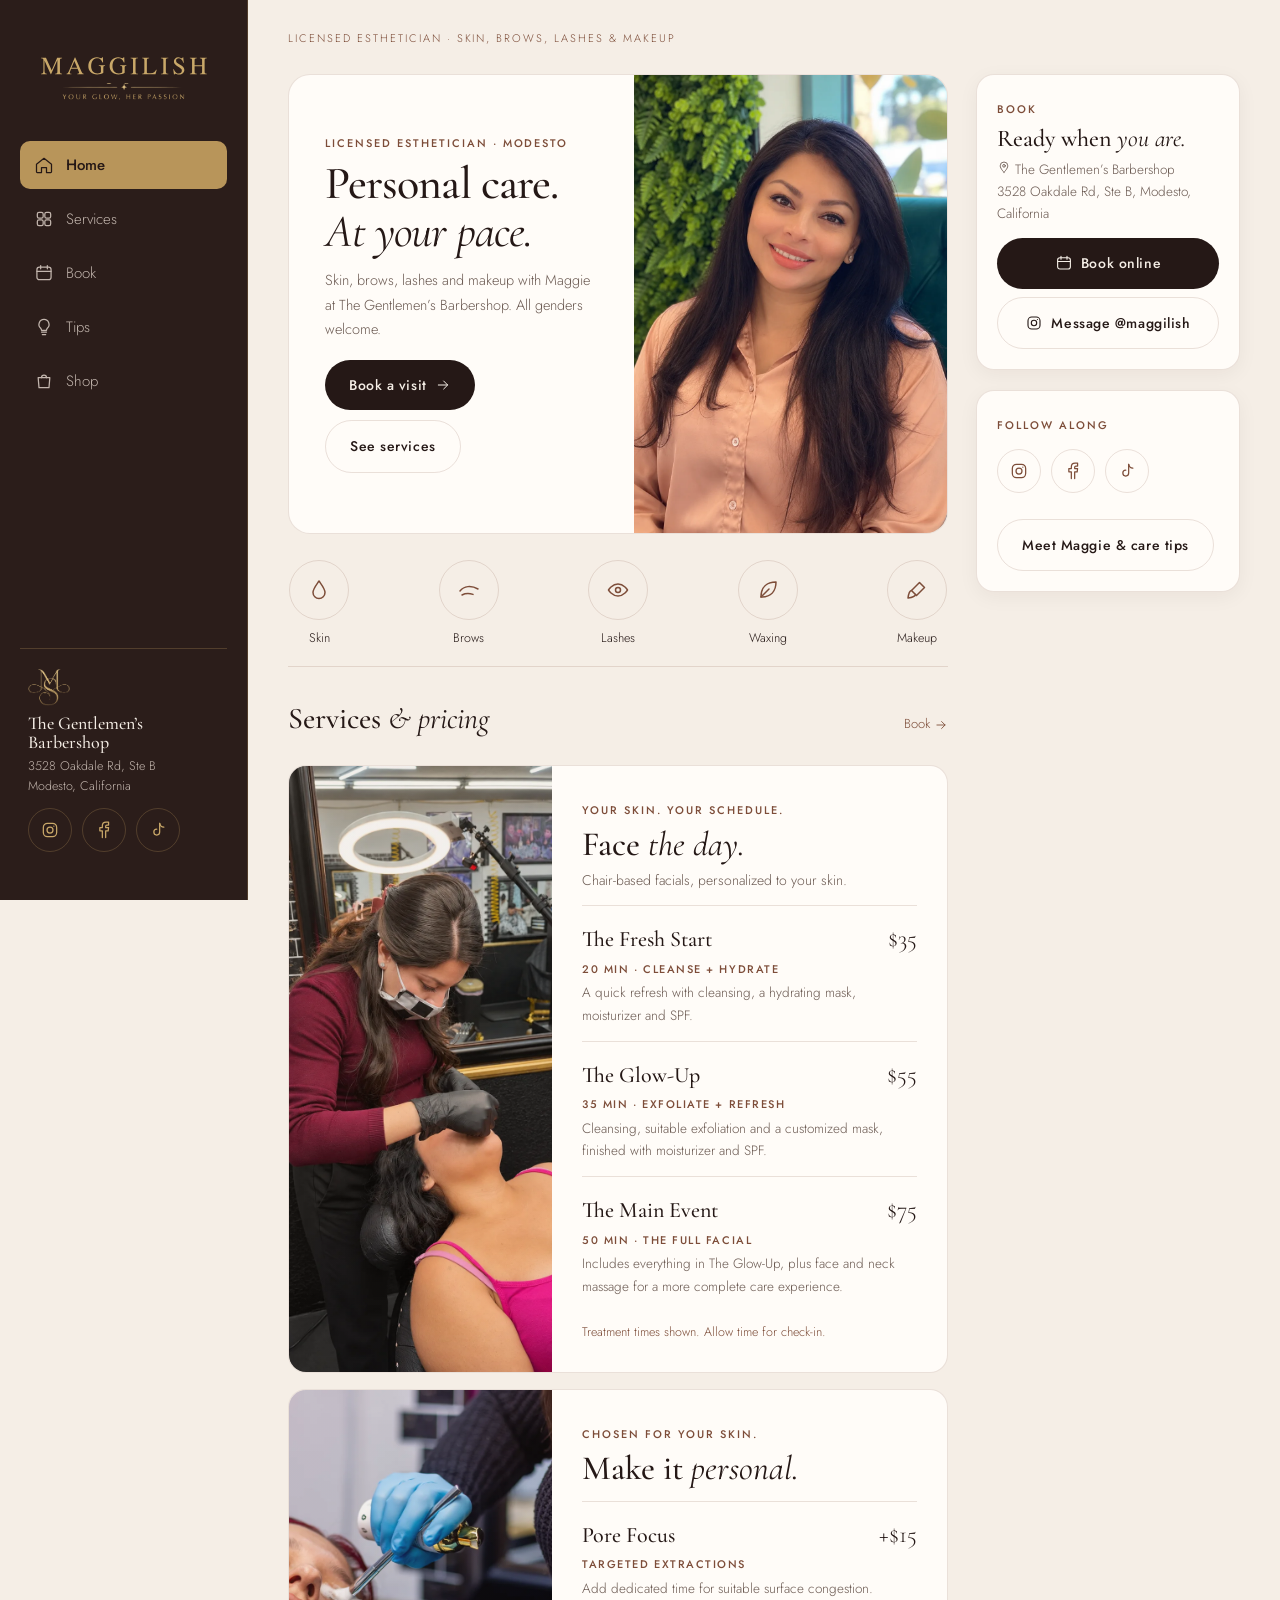
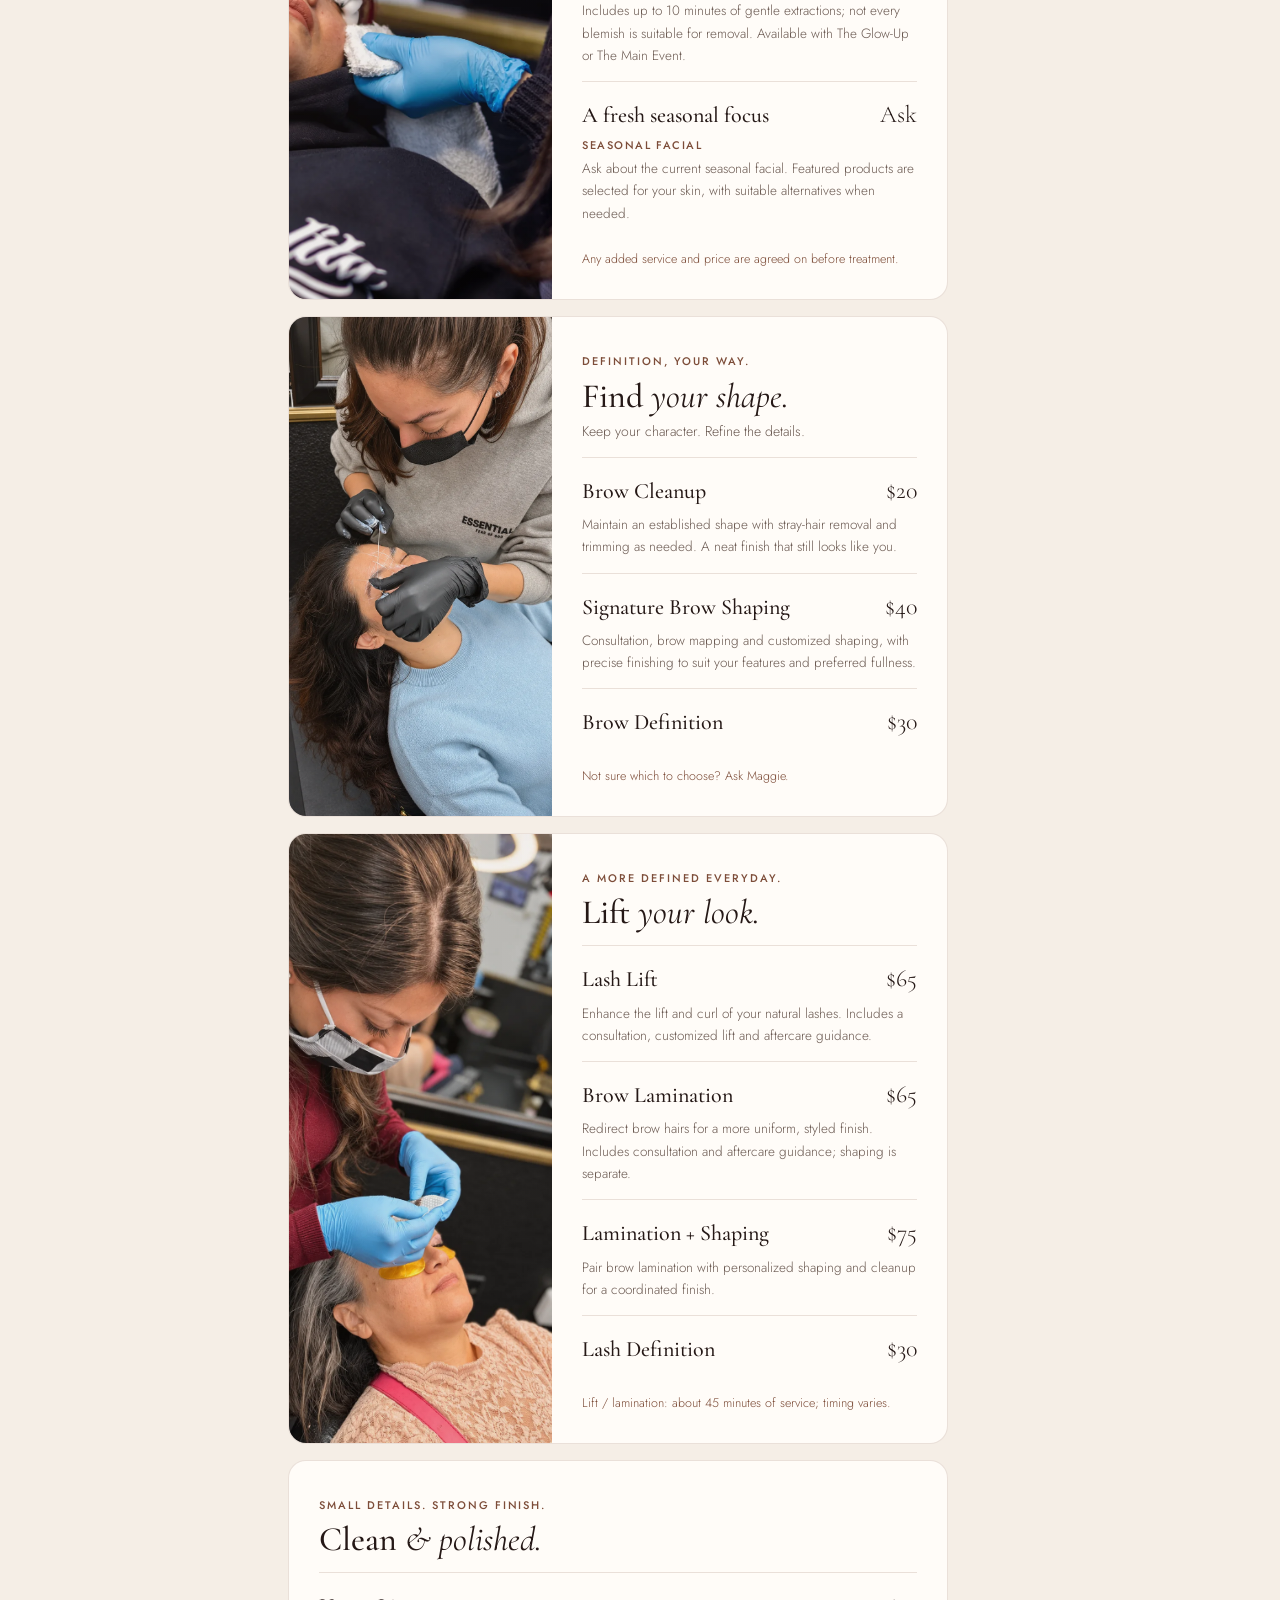
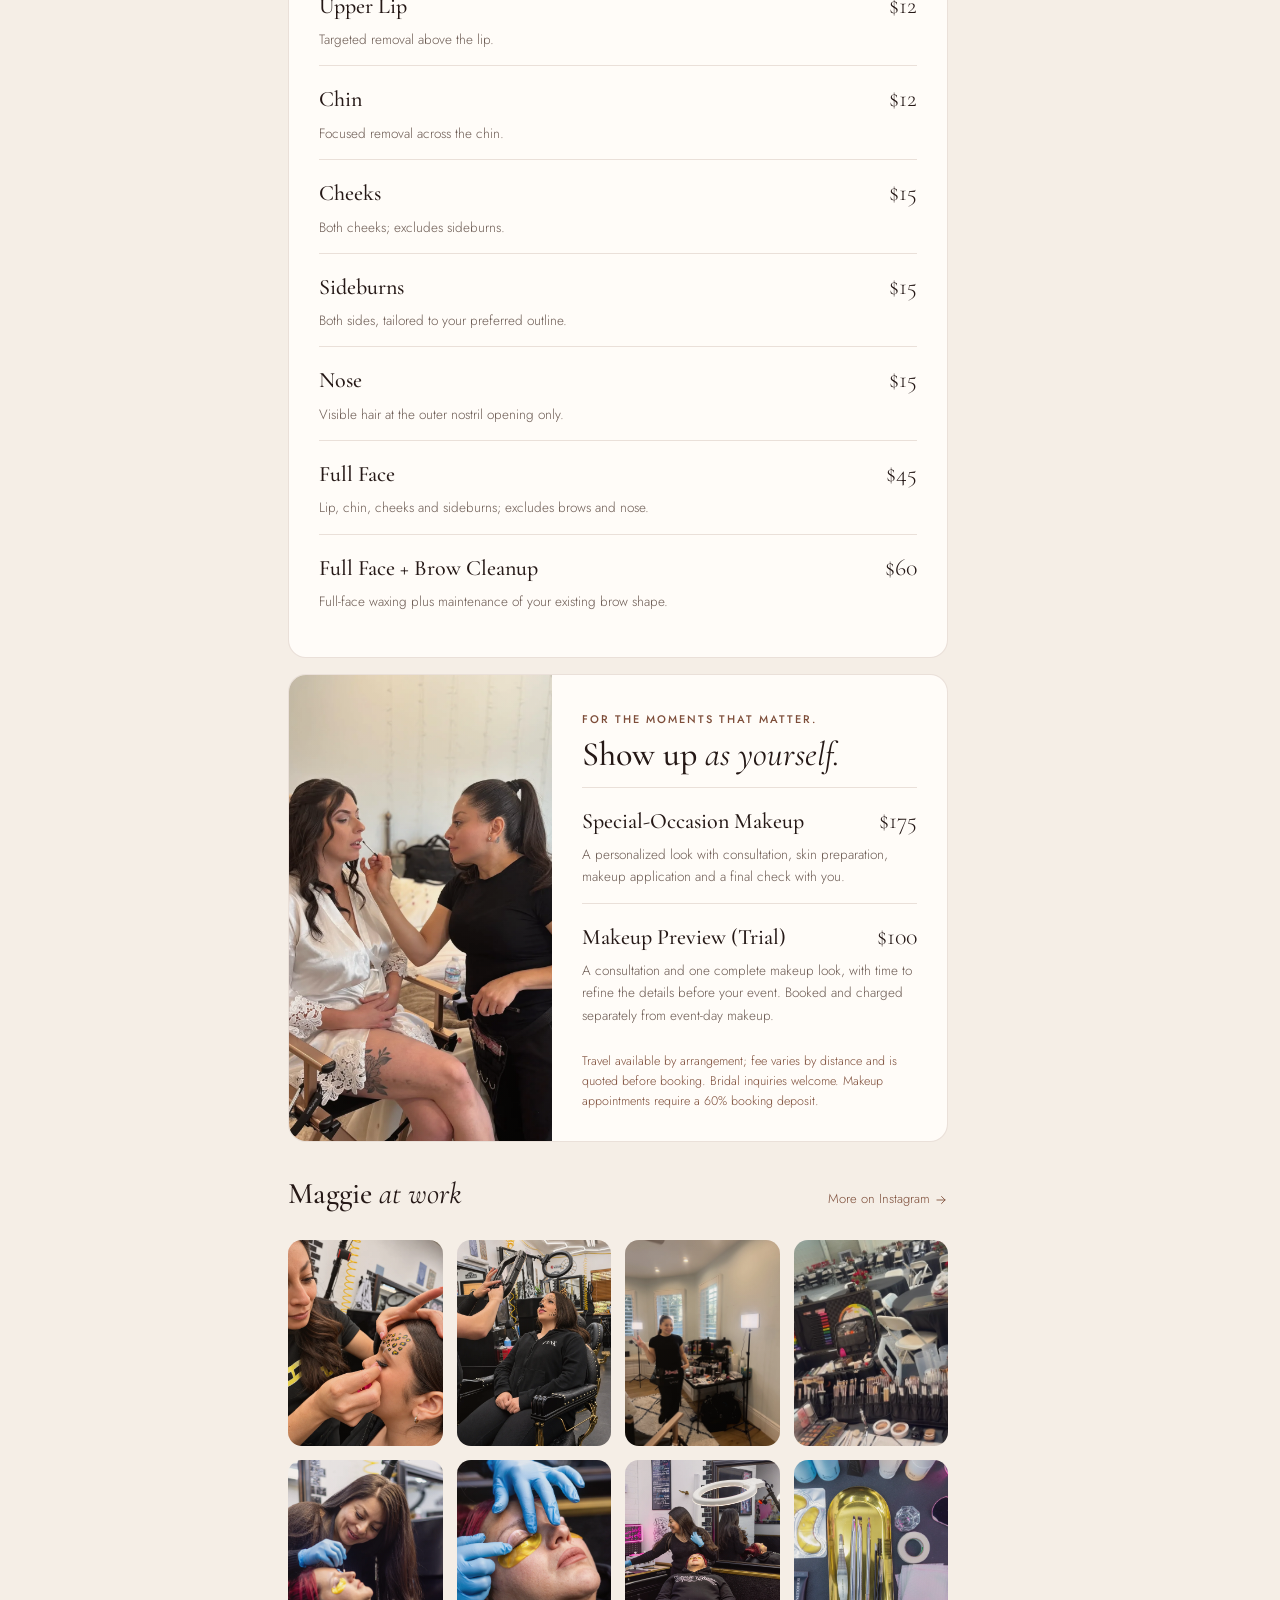
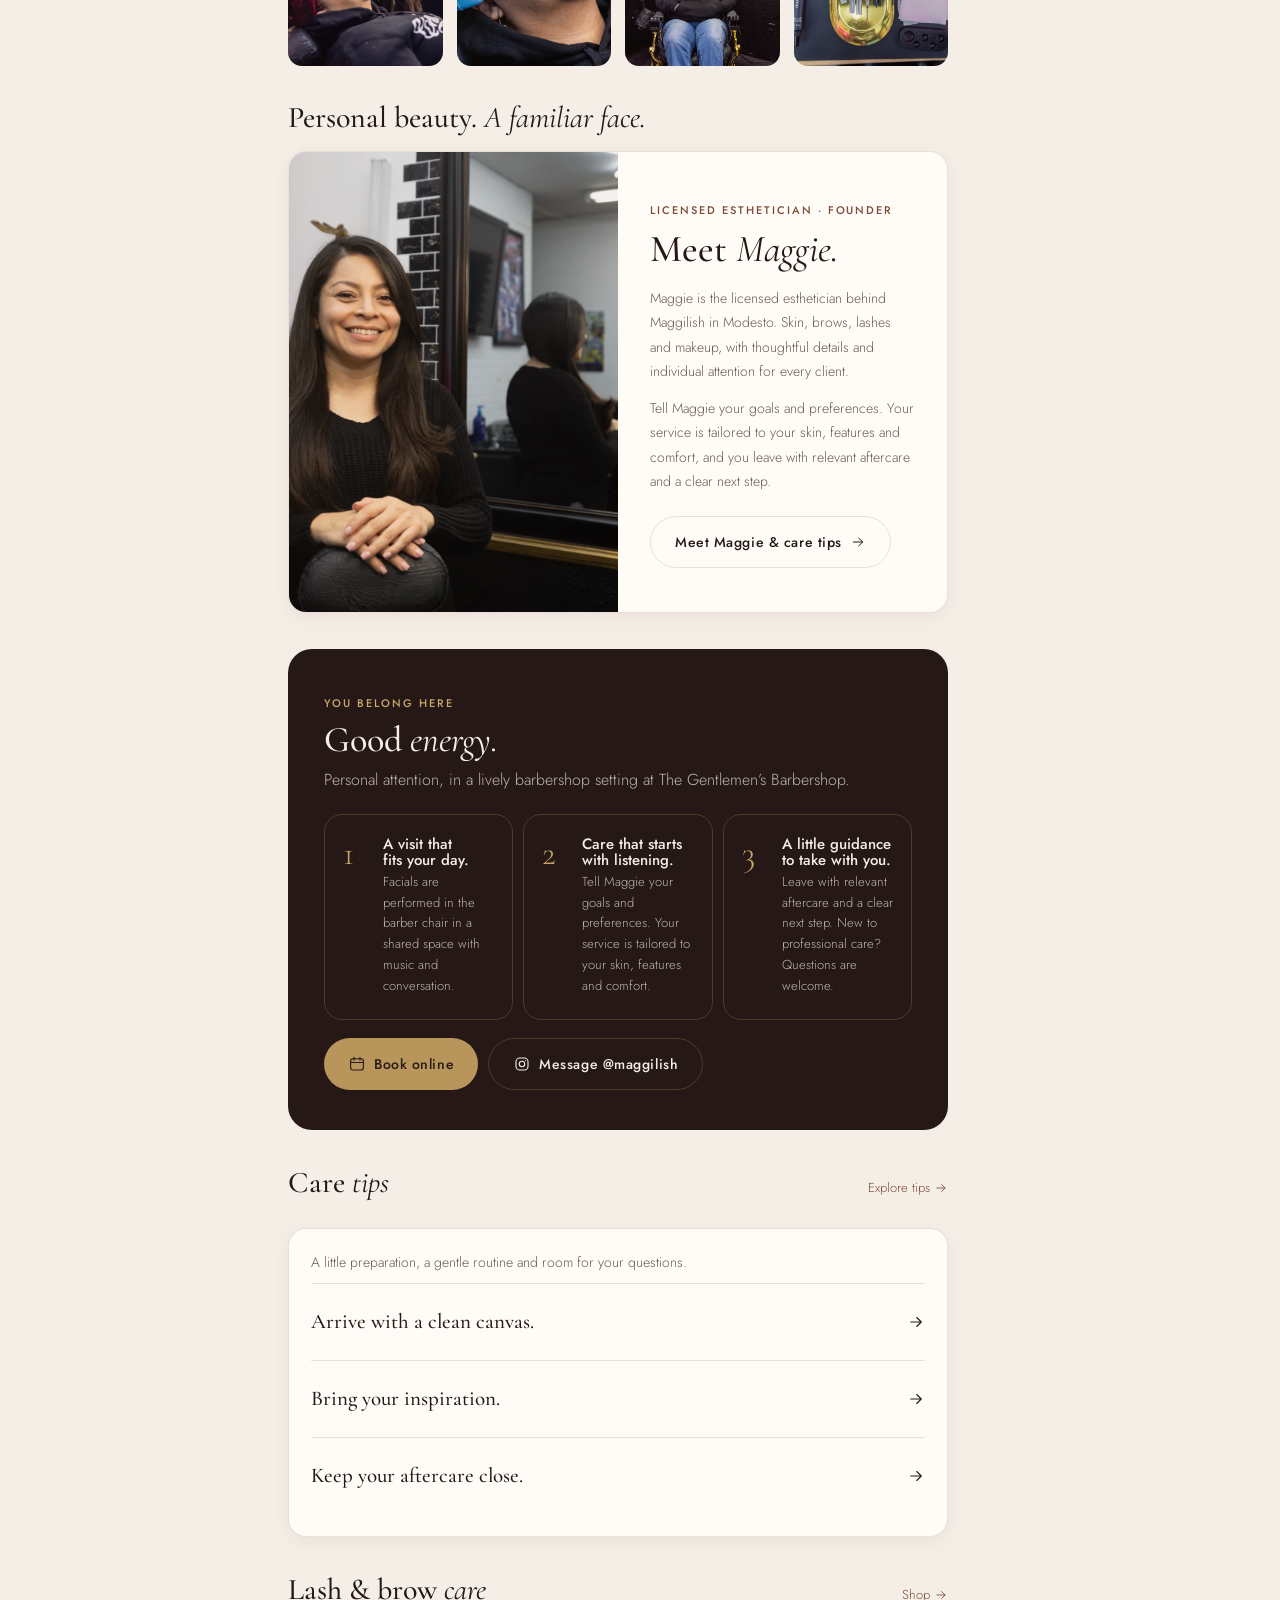
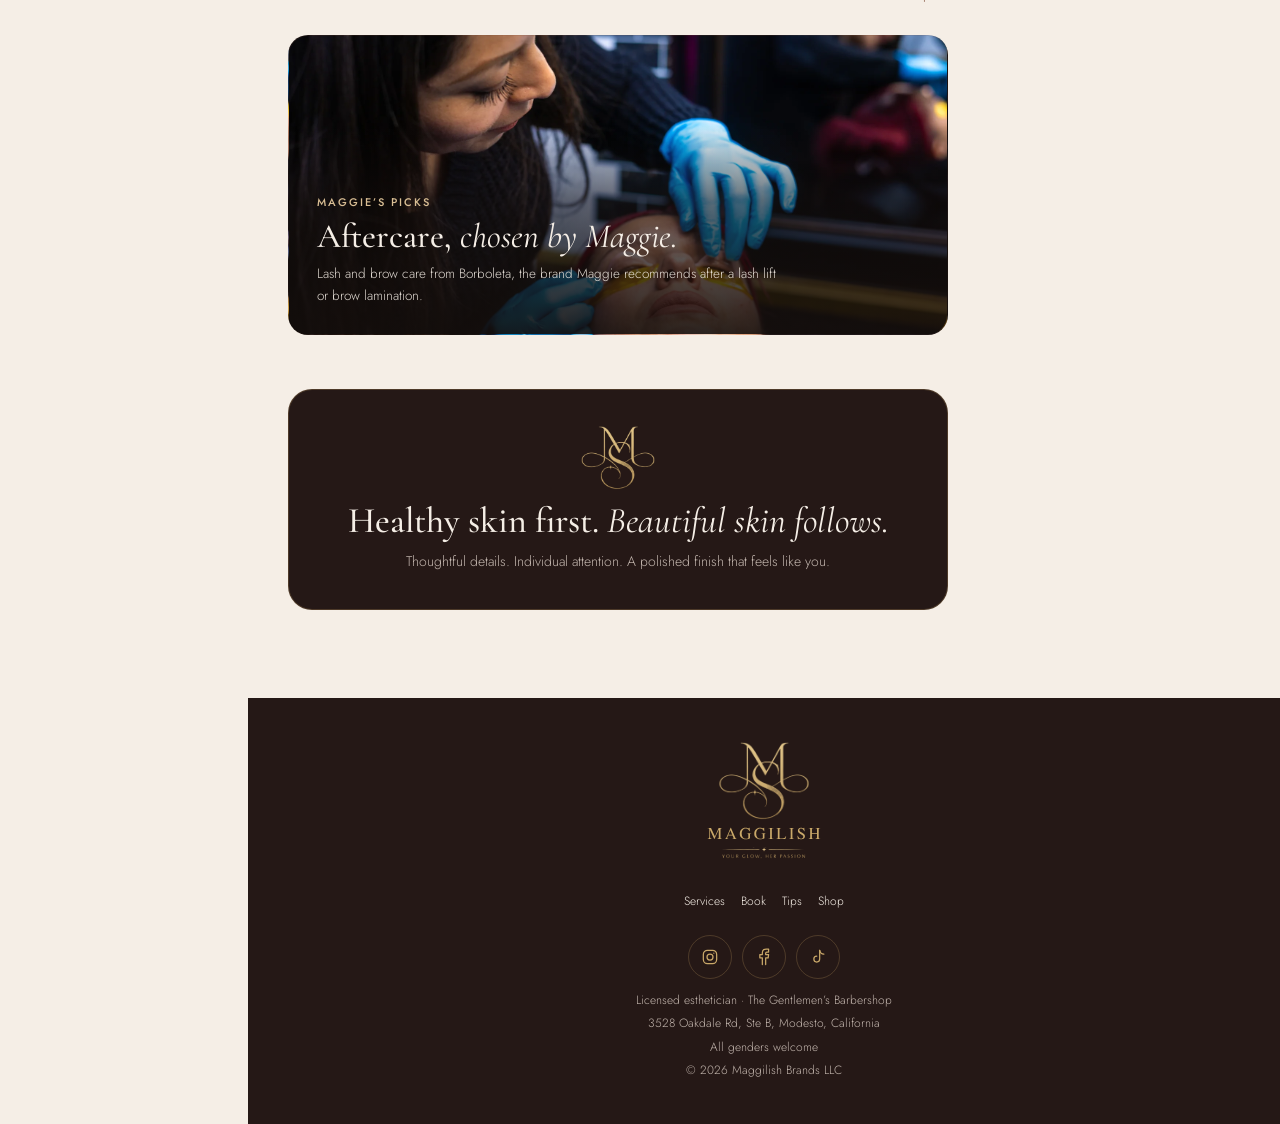
==== commit c8dcc74e: "Show each photo only once across the site - Add-ons uses the skin-cleansing photo instead of a secon" ====
--- a/index.html
+++ b/index.html
@@ -15,7 +15,7 @@
 <meta name="apple-mobile-web-app-capable" content="yes"><meta name="apple-mobile-web-app-title" content="Maggilish">
 <link rel="preconnect" href="https://fonts.googleapis.com"><link rel="preconnect" href="https://fonts.gstatic.com" crossorigin>
 <link href="https://fonts.googleapis.com/css2?family=Cormorant+Garamond:ital,wght@0,300;0,400;0,500;1,300;1,400;1,500&family=Jost:wght@300;400;500;600&display=swap" rel="stylesheet">
-<link rel="stylesheet" href="/assets/site.css?v=20261124.120261124.1">
+<link rel="stylesheet" href="/assets/site.css?v=20261124.120261124.2">
 </head>
 <body>
 <a class="skip" href="#main">Skip to content</a>
@@ -41,9 +41,9 @@
 <div class="btn-row"><a class="btn" href="/book/">Book a visit <svg class="ico" viewBox="0 0 24 24" aria-hidden="true" style="width:16px;height:16px"><path d="M5 12h14M13 6l6 6-6 6"/></svg></a><a class="btn ghost" href="#services">See services</a></div></div></section>
 <nav class="cats" aria-label="Service categories"><a href="#skin"><span class="c"><svg class="ico" viewBox="0 0 24 24" aria-hidden="true" style="width:24px;height:24px"><path d="M12 3C8.5 8 6 11 6 14.5a6 6 0 0 0 12 0C18 11 15.5 8 12 3z"/></svg></span>Skin</a><a href="#brows"><span class="c"><svg class="ico" viewBox="0 0 24 24" aria-hidden="true" style="width:24px;height:24px"><path d="M3 13c4-5 11-6 18-2"/><path d="M5 17c3-1.5 7-1.8 11-.6"/></svg></span>Brows</a><a href="#lashes"><span class="c"><svg class="ico" viewBox="0 0 24 24" aria-hidden="true" style="width:24px;height:24px"><path d="M2.5 12S6 6 12 6s9.5 6 9.5 6-3.5 6-9.5 6-9.5-6-9.5-6z"/><circle cx="12" cy="12" r="2.5"/></svg></span>Lashes</a><a href="#waxing"><span class="c"><svg class="ico" viewBox="0 0 24 24" aria-hidden="true" style="width:24px;height:24px"><path d="M5 19C5 9 11 4 20 4c0 9-5 15-15 15z"/><path d="M5 19l8-8"/></svg></span>Waxing</a><a href="#makeup"><span class="c"><svg class="ico" viewBox="0 0 24 24" aria-hidden="true" style="width:24px;height:24px"><path d="M14.5 4.5l5 5-8 8-5-5z"/><path d="M6.5 12.5C4 13 3.5 16 3 20c4-.5 7-1 7.5-3.5"/></svg></span>Makeup</a></nav>
 <div class="sec-h" id="services"><h2>Services <em>&amp; pricing</em></h2><a href="/book/">Book <svg class="ico" viewBox="0 0 24 24" aria-hidden="true" style="width:14px;height:14px"><path d="M5 12h14M13 6l6 6-6 6"/></svg></a></div>
-<div class="menu"><section class="card menu-sec has-ph" id="skin" aria-labelledby="skin-h"><div class="menu-ph brand-photo"><img src="/assets/img/skin-facial.webp" alt="" width="1200" height="800" loading="lazy"></div><div class="menu-body"><span class="lab">Your skin. Your schedule.</span><h3 id="skin-h">Face <em>the day.</em></h3><p class="mute menu-intro">Chair-based facials, personalized to your skin.</p><ul class="menu-list"><li><div class="mi-h"><h4>The Fresh Start</h4><span class="price">$35</span></div><p class="mi-meta">20 min · Cleanse + hydrate</p><p class="mute">A quick refresh with cleansing, a hydrating mask, moisturizer and SPF.</p></li><li><div class="mi-h"><h4>The Glow-Up</h4><span class="price">$55</span></div><p class="mi-meta">35 min · Exfoliate + refresh</p><p class="mute">Cleansing, suitable exfoliation and a customized mask, finished with moisturizer and SPF.</p></li><li><div class="mi-h"><h4>The Main Event</h4><span class="price">$75</span></div><p class="mi-meta">50 min · The full facial</p><p class="mute">Includes everything in The Glow-Up, plus face and neck massage for a more complete care experience.</p></li></ul><p class="menu-note">Treatment times shown. Allow time for check-in.</p></div></section><section class="card menu-sec has-ph" id="enhance" aria-labelledby="enhance-h"><div class="menu-ph brand-photo"><img src="/assets/img/skin-facial-wide.webp" alt="" width="1200" height="800" loading="lazy"></div><div class="menu-body"><span class="lab">Chosen for your skin.</span><h3 id="enhance-h">Make it <em>personal.</em></h3><ul class="menu-list"><li><div class="mi-h"><h4>Pore Focus</h4><span class="price">+$15</span></div><p class="mi-meta">Targeted extractions</p><p class="mute">Add dedicated time for suitable surface congestion. Includes up to 10 minutes of gentle extractions; not every blemish is suitable for removal. Available with The Glow-Up or The Main Event.</p></li><li><div class="mi-h"><h4>A fresh seasonal focus</h4><span class="price">Ask</span></div><p class="mi-meta">Seasonal facial</p><p class="mute">Ask about the current seasonal facial. Featured products are selected for your skin, with suitable alternatives when needed.</p></li></ul><p class="menu-note">Any added service and price are agreed on before treatment.</p></div></section><section class="card menu-sec has-ph" id="brows" aria-labelledby="brows-h"><div class="menu-ph brand-photo"><img src="/assets/img/brows-shaping.webp" alt="" width="1200" height="800" loading="lazy"></div><div class="menu-body"><span class="lab">Definition, your way.</span><h3 id="brows-h">Find <em>your shape.</em></h3><p class="mute menu-intro">Keep your character. Refine the details.</p><ul class="menu-list"><li><div class="mi-h"><h4>Brow Cleanup</h4><span class="price">$20</span></div><p class="mute">Maintain an established shape with stray-hair removal and trimming as needed. A neat finish that still looks like you.</p></li><li><div class="mi-h"><h4>Signature Brow Shaping</h4><span class="price">$40</span></div><p class="mute">Consultation, brow mapping and customized shaping, with precise finishing to suit your features and preferred fullness.</p></li><li><div class="mi-h"><h4>Brow Definition</h4><span class="price">$30</span></div></li></ul><p class="menu-note">Not sure which to choose? Ask Maggie.</p></div></section><section class="card menu-sec has-ph" id="lashes" aria-labelledby="lashes-h"><div class="menu-ph brand-photo"><img src="/assets/img/lashes-lift.webp" alt="" width="1200" height="800" loading="lazy"></div><div class="menu-body"><span class="lab">A more defined everyday.</span><h3 id="lashes-h">Lift <em>your look.</em></h3><ul class="menu-list"><li><div class="mi-h"><h4>Lash Lift</h4><span class="price">$65</span></div><p class="mute">Enhance the lift and curl of your natural lashes. Includes a consultation, customized lift and aftercare guidance.</p></li><li><div class="mi-h"><h4>Brow Lamination</h4><span class="price">$65</span></div><p class="mute">Redirect brow hairs for a more uniform, styled finish. Includes consultation and aftercare guidance; shaping is separate.</p></li><li><div class="mi-h"><h4>Lamination + Shaping</h4><span class="price">$75</span></div><p class="mute">Pair brow lamination with personalized shaping and cleanup for a coordinated finish.</p></li><li><div class="mi-h"><h4>Lash Definition</h4><span class="price">$30</span></div></li></ul><p class="menu-note">Lift / lamination: about 45 minutes of service; timing varies.</p></div></section><section class="card menu-sec" id="waxing" aria-labelledby="waxing-h"><div class="menu-body"><span class="lab">Small details. Strong finish.</span><h3 id="waxing-h">Clean <em>&amp; polished.</em></h3><ul class="menu-list"><li><div class="mi-h"><h4>Upper Lip</h4><span class="price">$12</span></div><p class="mute">Targeted removal above the lip.</p></li><li><div class="mi-h"><h4>Chin</h4><span class="price">$12</span></div><p class="mute">Focused removal across the chin.</p></li><li><div class="mi-h"><h4>Cheeks</h4><span class="price">$15</span></div><p class="mute">Both cheeks; excludes sideburns.</p></li><li><div class="mi-h"><h4>Sideburns</h4><span class="price">$15</span></div><p class="mute">Both sides, tailored to your preferred outline.</p></li><li><div class="mi-h"><h4>Nose</h4><span class="price">$15</span></div><p class="mute">Visible hair at the outer nostril opening only.</p></li><li><div class="mi-h"><h4>Full Face</h4><span class="price">$45</span></div><p class="mute">Lip, chin, cheeks and sideburns; excludes brows and nose.</p></li><li><div class="mi-h"><h4>Full Face + Brow Cleanup</h4><span class="price">$60</span></div><p class="mute">Full-face waxing plus maintenance of your existing brow shape.</p></li></ul></div></section><section class="card menu-sec has-ph" id="makeup" aria-labelledby="makeup-h"><div class="menu-ph brand-photo"><img src="/assets/img/makeup-bridal.webp" alt="" width="1200" height="800" loading="lazy"></div><div class="menu-body"><span class="lab">For the moments that matter.</span><h3 id="makeup-h">Show up <em>as yourself.</em></h3><ul class="menu-list"><li><div class="mi-h"><h4>Special-Occasion Makeup</h4><span class="price">$175</span></div><p class="mute">A personalized look with consultation, skin preparation, makeup application and a final check with you.</p></li><li><div class="mi-h"><h4>Makeup Preview (Trial)</h4><span class="price">$100</span></div><p class="mute">A consultation and one complete makeup look, with time to refine the details before your event. Booked and charged separately from event-day makeup.</p></li></ul><p class="menu-note">Travel available by arrangement; fee varies by distance and is quoted before booking. Bridal inquiries welcome. Makeup appointments require a 60% booking deposit.</p></div></section></div>
+<div class="menu"><section class="card menu-sec has-ph" id="skin" aria-labelledby="skin-h"><div class="menu-ph brand-photo"><img src="/assets/img/skin-facial.webp" alt="" width="1200" height="800" loading="lazy"></div><div class="menu-body"><span class="lab">Your skin. Your schedule.</span><h3 id="skin-h">Face <em>the day.</em></h3><p class="mute menu-intro">Chair-based facials, personalized to your skin.</p><ul class="menu-list"><li><div class="mi-h"><h4>The Fresh Start</h4><span class="price">$35</span></div><p class="mi-meta">20 min · Cleanse + hydrate</p><p class="mute">A quick refresh with cleansing, a hydrating mask, moisturizer and SPF.</p></li><li><div class="mi-h"><h4>The Glow-Up</h4><span class="price">$55</span></div><p class="mi-meta">35 min · Exfoliate + refresh</p><p class="mute">Cleansing, suitable exfoliation and a customized mask, finished with moisturizer and SPF.</p></li><li><div class="mi-h"><h4>The Main Event</h4><span class="price">$75</span></div><p class="mi-meta">50 min · The full facial</p><p class="mute">Includes everything in The Glow-Up, plus face and neck massage for a more complete care experience.</p></li></ul><p class="menu-note">Treatment times shown. Allow time for check-in.</p></div></section><section class="card menu-sec has-ph" id="enhance" aria-labelledby="enhance-h"><div class="menu-ph brand-photo"><img src="/assets/img/lash-treatment.webp" alt="" width="1200" height="800" loading="lazy"></div><div class="menu-body"><span class="lab">Chosen for your skin.</span><h3 id="enhance-h">Make it <em>personal.</em></h3><ul class="menu-list"><li><div class="mi-h"><h4>Pore Focus</h4><span class="price">+$15</span></div><p class="mi-meta">Targeted extractions</p><p class="mute">Add dedicated time for suitable surface congestion. Includes up to 10 minutes of gentle extractions; not every blemish is suitable for removal. Available with The Glow-Up or The Main Event.</p></li><li><div class="mi-h"><h4>A fresh seasonal focus</h4><span class="price">Ask</span></div><p class="mi-meta">Seasonal facial</p><p class="mute">Ask about the current seasonal facial. Featured products are selected for your skin, with suitable alternatives when needed.</p></li></ul><p class="menu-note">Any added service and price are agreed on before treatment.</p></div></section><section class="card menu-sec has-ph" id="brows" aria-labelledby="brows-h"><div class="menu-ph brand-photo"><img src="/assets/img/brows-shaping.webp" alt="" width="1200" height="800" loading="lazy"></div><div class="menu-body"><span class="lab">Definition, your way.</span><h3 id="brows-h">Find <em>your shape.</em></h3><p class="mute menu-intro">Keep your character. Refine the details.</p><ul class="menu-list"><li><div class="mi-h"><h4>Brow Cleanup</h4><span class="price">$20</span></div><p class="mute">Maintain an established shape with stray-hair removal and trimming as needed. A neat finish that still looks like you.</p></li><li><div class="mi-h"><h4>Signature Brow Shaping</h4><span class="price">$40</span></div><p class="mute">Consultation, brow mapping and customized shaping, with precise finishing to suit your features and preferred fullness.</p></li><li><div class="mi-h"><h4>Brow Definition</h4><span class="price">$30</span></div></li></ul><p class="menu-note">Not sure which to choose? Ask Maggie.</p></div></section><section class="card menu-sec has-ph" id="lashes" aria-labelledby="lashes-h"><div class="menu-ph brand-photo"><img src="/assets/img/lashes-lift.webp" alt="" width="1200" height="800" loading="lazy"></div><div class="menu-body"><span class="lab">A more defined everyday.</span><h3 id="lashes-h">Lift <em>your look.</em></h3><ul class="menu-list"><li><div class="mi-h"><h4>Lash Lift</h4><span class="price">$65</span></div><p class="mute">Enhance the lift and curl of your natural lashes. Includes a consultation, customized lift and aftercare guidance.</p></li><li><div class="mi-h"><h4>Brow Lamination</h4><span class="price">$65</span></div><p class="mute">Redirect brow hairs for a more uniform, styled finish. Includes consultation and aftercare guidance; shaping is separate.</p></li><li><div class="mi-h"><h4>Lamination + Shaping</h4><span class="price">$75</span></div><p class="mute">Pair brow lamination with personalized shaping and cleanup for a coordinated finish.</p></li><li><div class="mi-h"><h4>Lash Definition</h4><span class="price">$30</span></div></li></ul><p class="menu-note">Lift / lamination: about 45 minutes of service; timing varies.</p></div></section><section class="card menu-sec" id="waxing" aria-labelledby="waxing-h"><div class="menu-body"><span class="lab">Small details. Strong finish.</span><h3 id="waxing-h">Clean <em>&amp; polished.</em></h3><ul class="menu-list"><li><div class="mi-h"><h4>Upper Lip</h4><span class="price">$12</span></div><p class="mute">Targeted removal above the lip.</p></li><li><div class="mi-h"><h4>Chin</h4><span class="price">$12</span></div><p class="mute">Focused removal across the chin.</p></li><li><div class="mi-h"><h4>Cheeks</h4><span class="price">$15</span></div><p class="mute">Both cheeks; excludes sideburns.</p></li><li><div class="mi-h"><h4>Sideburns</h4><span class="price">$15</span></div><p class="mute">Both sides, tailored to your preferred outline.</p></li><li><div class="mi-h"><h4>Nose</h4><span class="price">$15</span></div><p class="mute">Visible hair at the outer nostril opening only.</p></li><li><div class="mi-h"><h4>Full Face</h4><span class="price">$45</span></div><p class="mute">Lip, chin, cheeks and sideburns; excludes brows and nose.</p></li><li><div class="mi-h"><h4>Full Face + Brow Cleanup</h4><span class="price">$60</span></div><p class="mute">Full-face waxing plus maintenance of your existing brow shape.</p></li></ul></div></section><section class="card menu-sec has-ph" id="makeup" aria-labelledby="makeup-h"><div class="menu-ph brand-photo"><img src="/assets/img/makeup-bridal.webp" alt="" width="1200" height="800" loading="lazy"></div><div class="menu-body"><span class="lab">For the moments that matter.</span><h3 id="makeup-h">Show up <em>as yourself.</em></h3><ul class="menu-list"><li><div class="mi-h"><h4>Special-Occasion Makeup</h4><span class="price">$175</span></div><p class="mute">A personalized look with consultation, skin preparation, makeup application and a final check with you.</p></li><li><div class="mi-h"><h4>Makeup Preview (Trial)</h4><span class="price">$100</span></div><p class="mute">A consultation and one complete makeup look, with time to refine the details before your event. Booked and charged separately from event-day makeup.</p></li></ul><p class="menu-note">Travel available by arrangement; fee varies by distance and is quoted before booking. Bridal inquiries welcome. Makeup appointments require a 60% booking deposit.</p></div></section></div>
 <div class="sec-h" id="work"><h2>Maggie <em>at work</em></h2><a href="https://www.instagram.com/maggilish/" rel="noopener">More on Instagram <svg class="ico" viewBox="0 0 24 24" aria-hidden="true" style="width:14px;height:14px"><path d="M5 12h14M13 6l6 6-6 6"/></svg></a></div>
-<div class="gallery"><figure class="g brand-photo"><img src="/assets/img/brows-detail.webp" alt="Maggie shaping a client&#8217;s brows" loading="lazy"></figure><figure class="g brand-photo"><img src="/assets/img/lashes-lift-detail.webp" alt="Maggie setting a lash lift" loading="lazy"></figure><figure class="g brand-photo"><img src="/assets/img/makeup-facepaint-lashes.webp" alt="Maggie applying lashes for a face-paint look" loading="lazy"></figure><figure class="g brand-photo"><img src="/assets/img/makeup-facepaint-detail.webp" alt="Close-up of face-paint makeup detail" loading="lazy"></figure><figure class="g brand-photo"><img src="/assets/img/makeup-facepaint-finished.webp" alt="A finished face-paint look in the barber chair" loading="lazy"></figure><figure class="g brand-photo"><img src="/assets/img/makeup-facepaint-portrait.webp" alt="Client showing her finished face-paint makeup" loading="lazy"></figure><figure class="g brand-photo"><img src="/assets/img/makeup-on-location.webp" alt="Maggie with her makeup station on location" loading="lazy"></figure><figure class="g brand-photo"><img src="/assets/img/makeup-kit.webp" alt="Maggie&#8217;s professional makeup kit" loading="lazy"></figure><figure class="g brand-photo"><img src="/assets/img/makeup-event-kit.webp" alt="Makeup station set up at an event" loading="lazy"></figure><figure class="g brand-photo"><img src="/assets/img/maggie-at-work.webp" alt="Maggie working on a client&#8217;s lashes" loading="lazy"></figure><figure class="g brand-photo"><img src="/assets/img/lash-treatment.webp" alt="Maggie cleansing a client&#8217;s skin" loading="lazy"></figure><figure class="g brand-photo"><img src="/assets/img/lash-detail.webp" alt="Lash treatment in progress" loading="lazy"></figure><figure class="g brand-photo"><img src="/assets/img/studio-visit.webp" alt="A client relaxing during a visit" loading="lazy"></figure><figure class="g brand-photo"><img src="/assets/img/studio-tools.webp" alt="Lash and brow tools laid out for an appointment" loading="lazy"></figure></div>
+<div class="gallery"><figure class="g brand-photo"><img src="/assets/img/makeup-facepaint-lashes.webp" alt="Maggie applying lashes for a face-paint look" loading="lazy"></figure><figure class="g brand-photo"><img src="/assets/img/makeup-facepaint-finished.webp" alt="A finished face-paint look in the barber chair" loading="lazy"></figure><figure class="g brand-photo"><img src="/assets/img/makeup-on-location.webp" alt="Maggie with her makeup station on location" loading="lazy"></figure><figure class="g brand-photo"><img src="/assets/img/makeup-event-kit.webp" alt="Makeup station set up at an event" loading="lazy"></figure><figure class="g brand-photo"><img src="/assets/img/maggie-at-work.webp" alt="Maggie working on a client&#8217;s lashes" loading="lazy"></figure><figure class="g brand-photo"><img src="/assets/img/lash-detail.webp" alt="Lash treatment in progress" loading="lazy"></figure><figure class="g brand-photo"><img src="/assets/img/studio-visit.webp" alt="A client relaxing during a visit" loading="lazy"></figure><figure class="g brand-photo"><img src="/assets/img/studio-tools.webp" alt="Lash and brow tools laid out for an appointment" loading="lazy"></figure></div>
 <div class="sec-h"><h2>Personal beauty. <em>A familiar face.</em></h2></div>
 <section class="card meet-maggie" aria-label="Meet Maggie">
 <div class="brand-photo"><img src="/assets/img/maggie-portrait.webp" alt="Maggie smiling at her station at The Gentlemen&#8217;s Barber" width="1800" height="1200" loading="lazy"></div>
@@ -69,7 +69,7 @@
 <div class="card" style="padding:20px"><span class="lab">Book</span><h3 style="font-size:24px;margin-top:6px">Ready when <em>you are.</em></h3>
 <p class="mute" style="font-size:13.5px;margin-top:8px"><svg class="ico" viewBox="0 0 24 24" aria-hidden="true" style="width:14px;height:14px"><path d="M12 21s-6.5-6.2-6.5-11a6.5 6.5 0 0 1 13 0c0 4.8-6.5 11-6.5 11z"/><circle cx="12" cy="10" r="2.3"/></svg> The Gentlemen&#8217;s Barbershop<br>3528 Oakdale Rd, Ste B, Modesto, California</p>
 <div style="display:grid;gap:8px;margin-top:14px"><a class="btn" href="https://thegentlemensbarber.setmore.com/2YbugMNRgFuLwELtjkn4OlfJwV5zsK5Q" rel="noopener"><svg class="ico" viewBox="0 0 24 24" aria-hidden="true" style="width:18px;height:18px"><rect x="3.5" y="5" width="17" height="15" rx="3"/><path d="M8 3v4M16 3v4M3.5 10h17"/></svg>Book online</a><a class="btn ghost" href="https://instagram.com/maggilish" rel="noopener"><svg class="ico" viewBox="0 0 24 24" aria-hidden="true" style="width:18px;height:18px"><rect x="4" y="4" width="16" height="16" rx="5"/><circle cx="12" cy="12" r="3.6"/><path d="M16.6 7.4h.01"/></svg>Message @maggilish</a></div></div>
-<div class="card" style="padding:20px"><div class="brand-photo rail-portrait"><img src="/assets/img/maggie-brand.webp" alt="Maggie with the Maggilish brand mirror" width="1800" height="1200" loading="lazy"></div><span class="lab">Follow along</span>
+<div class="card" style="padding:20px"><span class="lab">Follow along</span>
 <div class="socials"><a href="https://www.instagram.com/maggilish/" rel="noopener" aria-label="Maggilish on Instagram"><svg class="ico" viewBox="0 0 24 24" aria-hidden="true" style="width:20px;height:20px"><rect x="4" y="4" width="16" height="16" rx="5"/><circle cx="12" cy="12" r="3.6"/><path d="M16.6 7.4h.01"/></svg></a><a href="https://www.facebook.com/profile.php?id=100063951256102" rel="noopener" aria-label="Maggilish on Facebook"><svg class="ico" viewBox="0 0 24 24" aria-hidden="true" style="width:20px;height:20px"><path d="M14 21v-8h3l.5-4H14V7.5c0-1 .4-1.5 1.5-1.5h2V2.5h-3C11.5 2.5 10 4.3 10 7v2H7v4h3v8"/></svg></a><a href="https://www.tiktok.com/@maggilish" rel="noopener" aria-label="Maggilish on TikTok"><svg class="ico" viewBox="0 0 24 24" aria-hidden="true" style="width:20px;height:20px"><path d="M14 4v10.5a3.5 3.5 0 1 1-3.5-3.5"/><path d="M14 4c.5 2.6 2.4 4.4 5 4.6"/></svg></a></div>
 <a class="btn ghost" href="/tips/" style="margin-top:14px">Meet Maggie &amp; care tips</a></div>
 </aside></div>
--- a/assets/site.css
+++ b/assets/site.css
@@ -416,3 +416,4 @@
   .lead-in h2{font-size:clamp(44px,3.6vw,60px)}
 }
 @media(max-width:767px){.menu-ph{aspect-ratio:1/1}.menu-sec.has-ph .menu-ph img{object-position:center 45%}}
+.care-photo img{object-position:center 30%}
